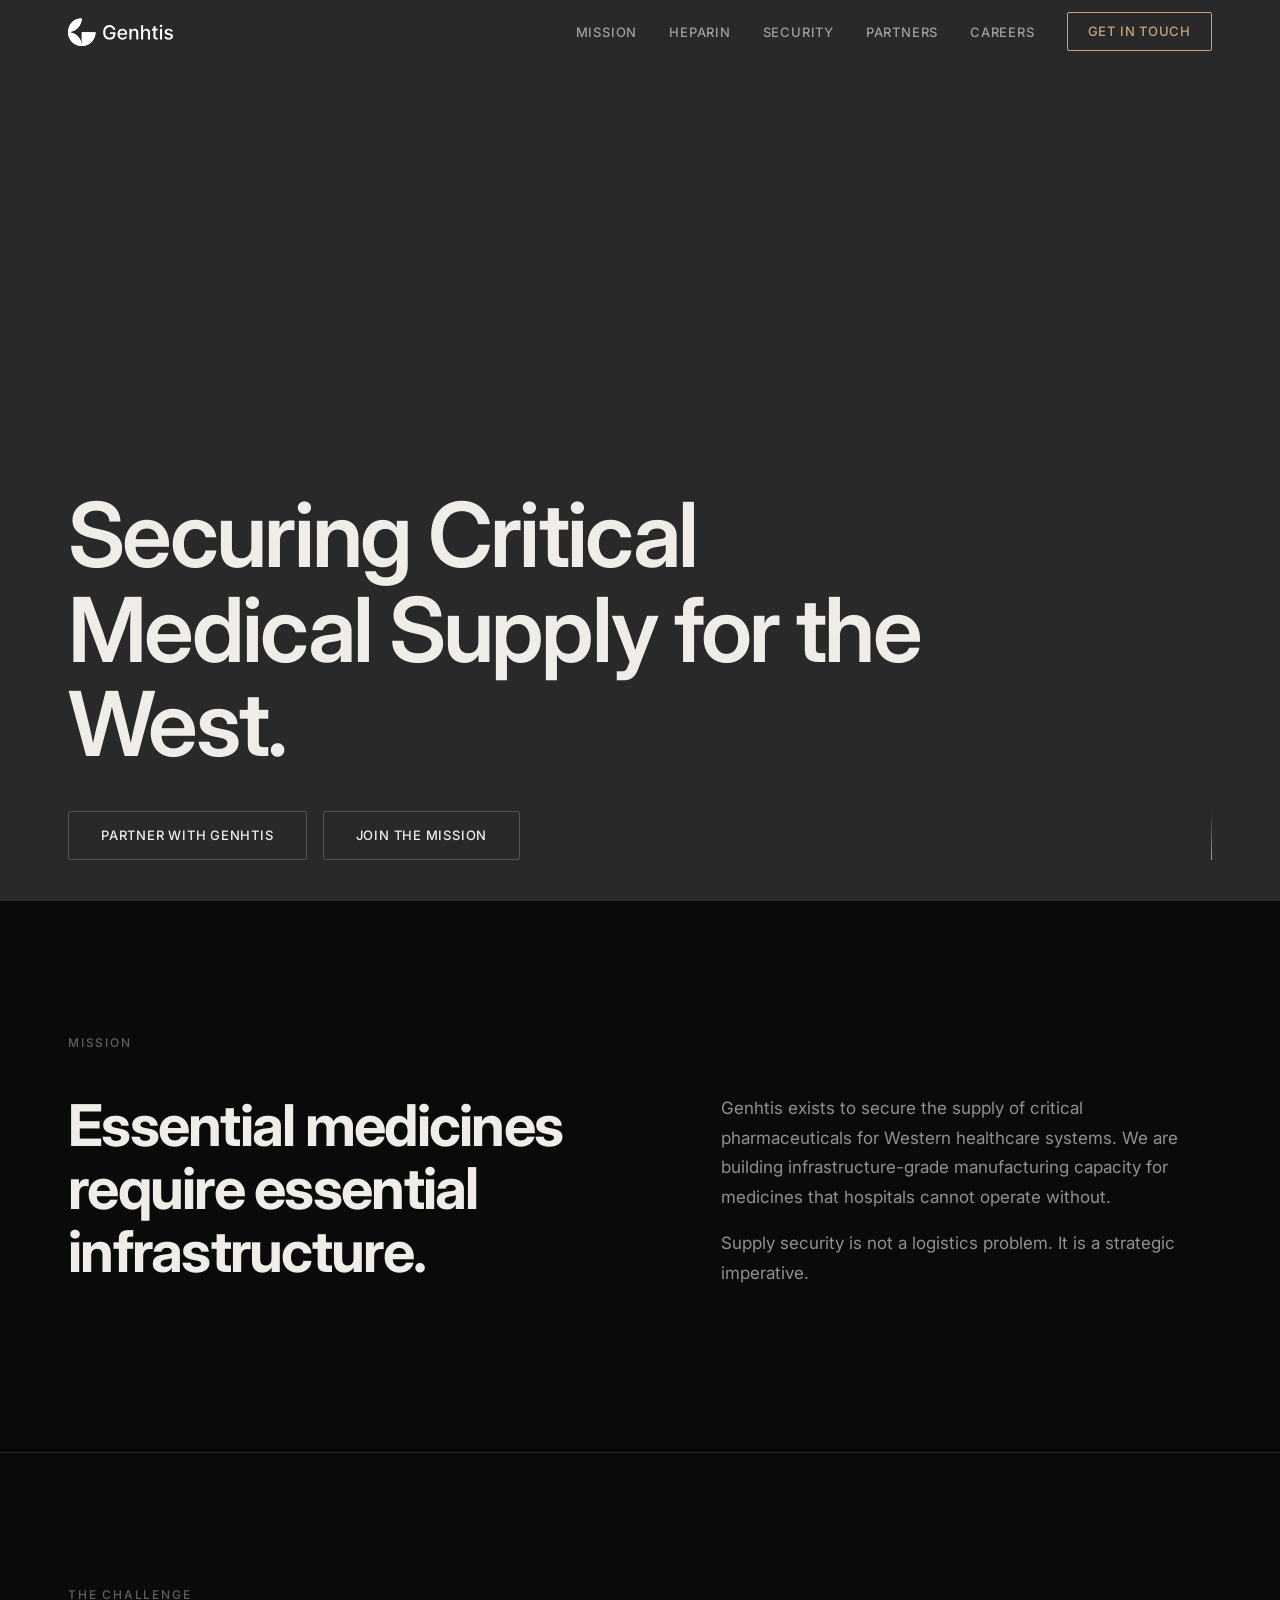
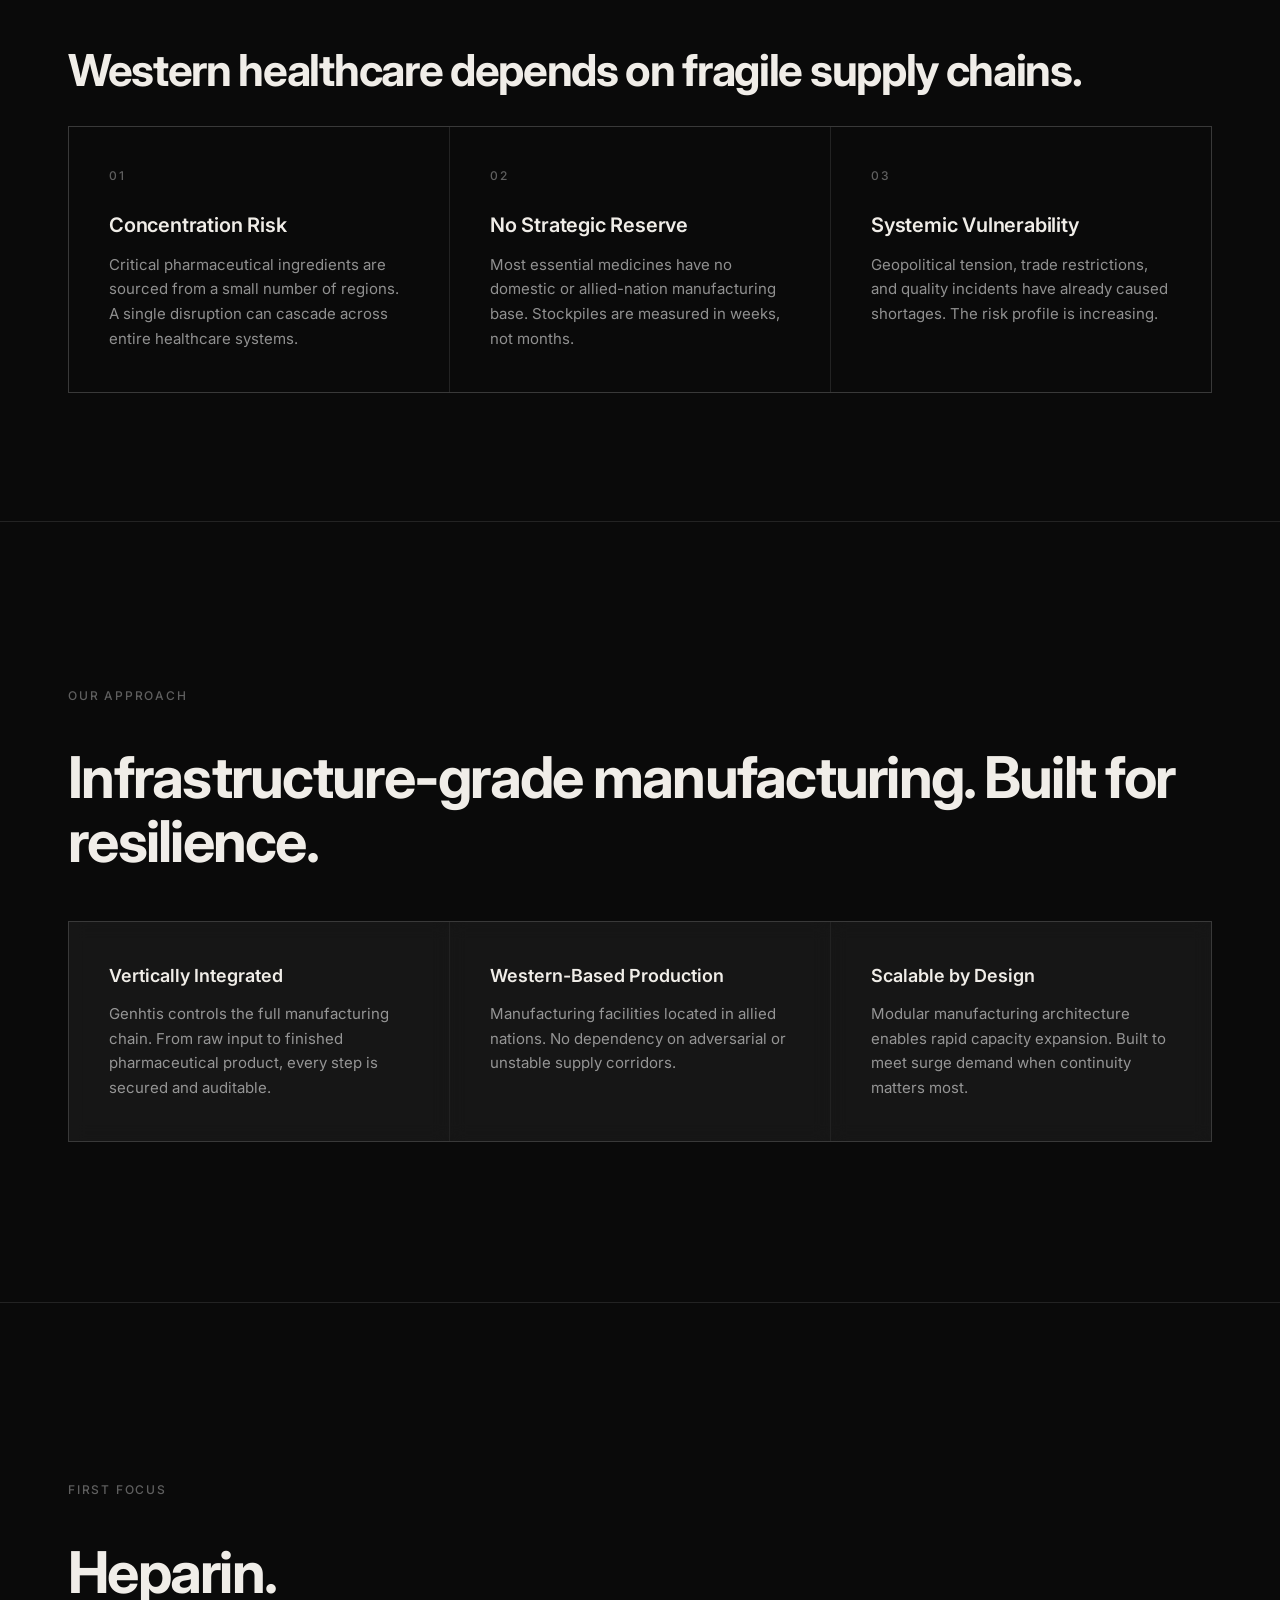
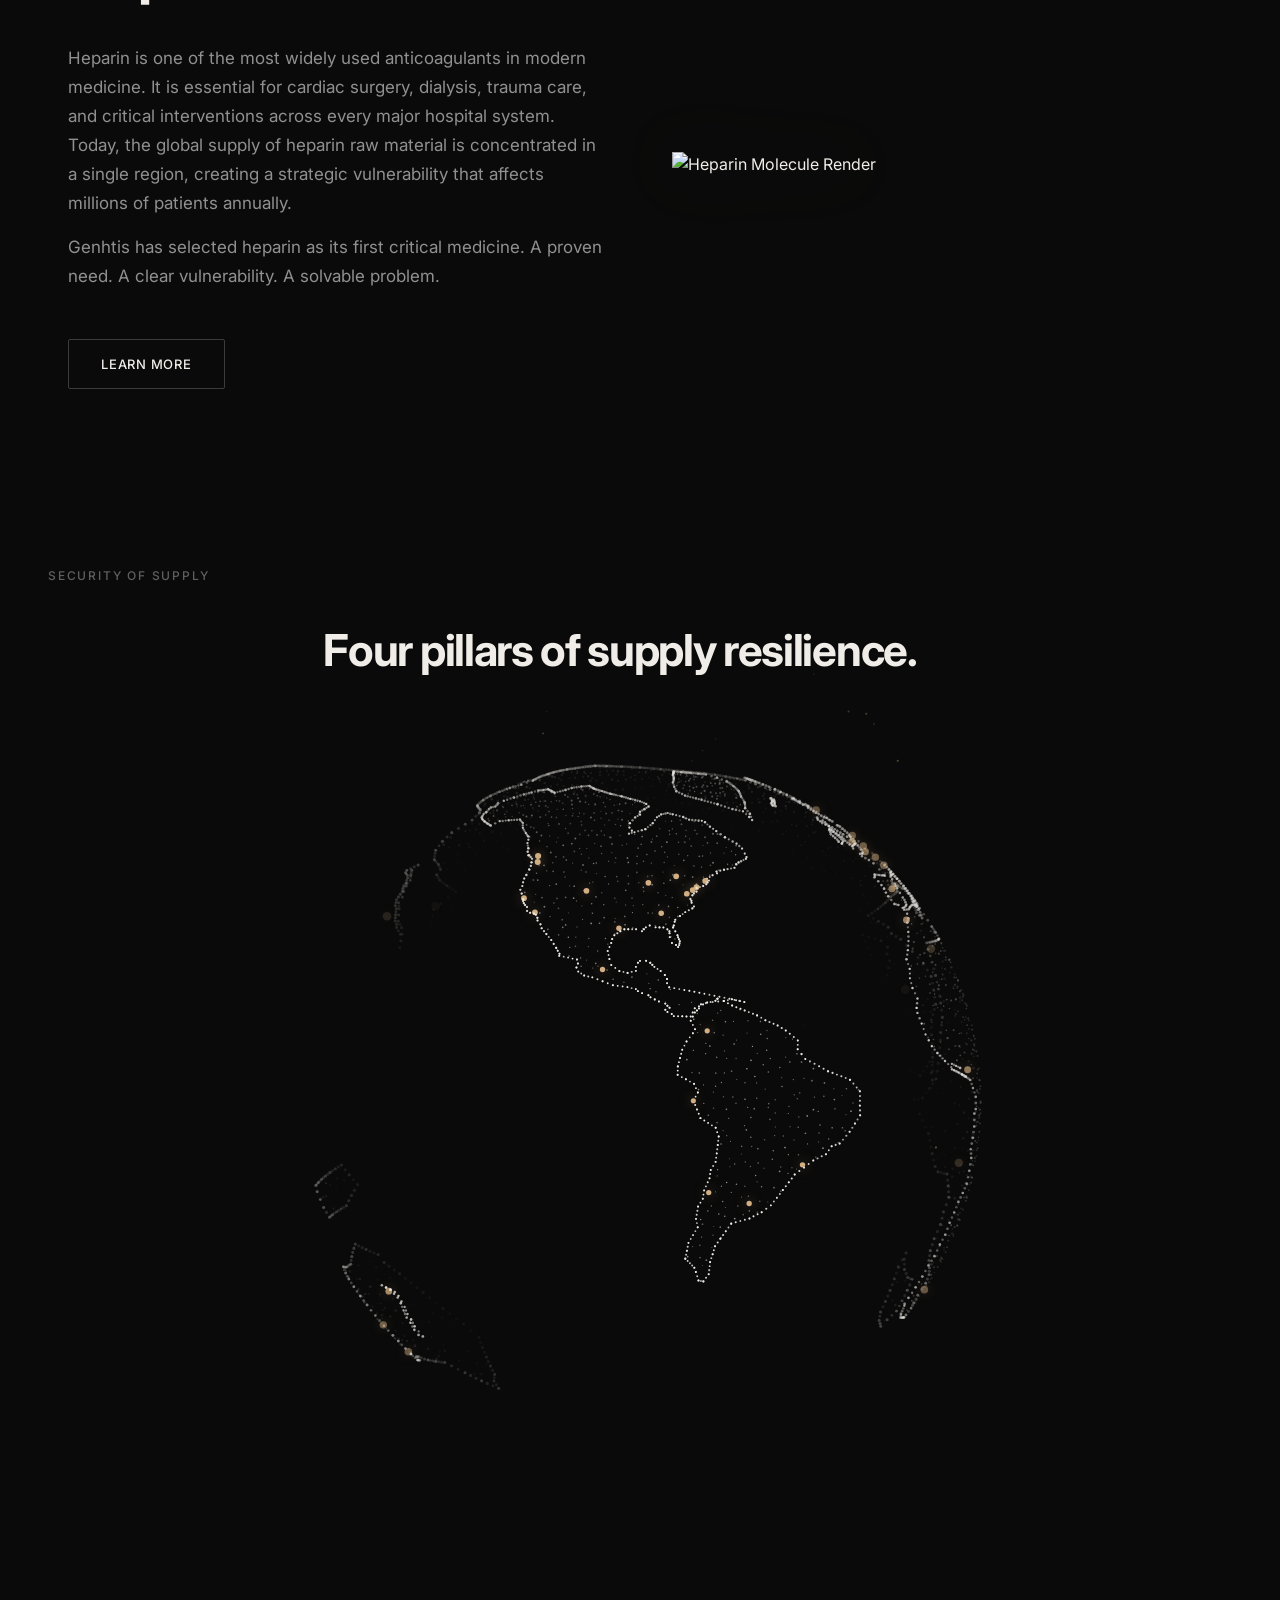
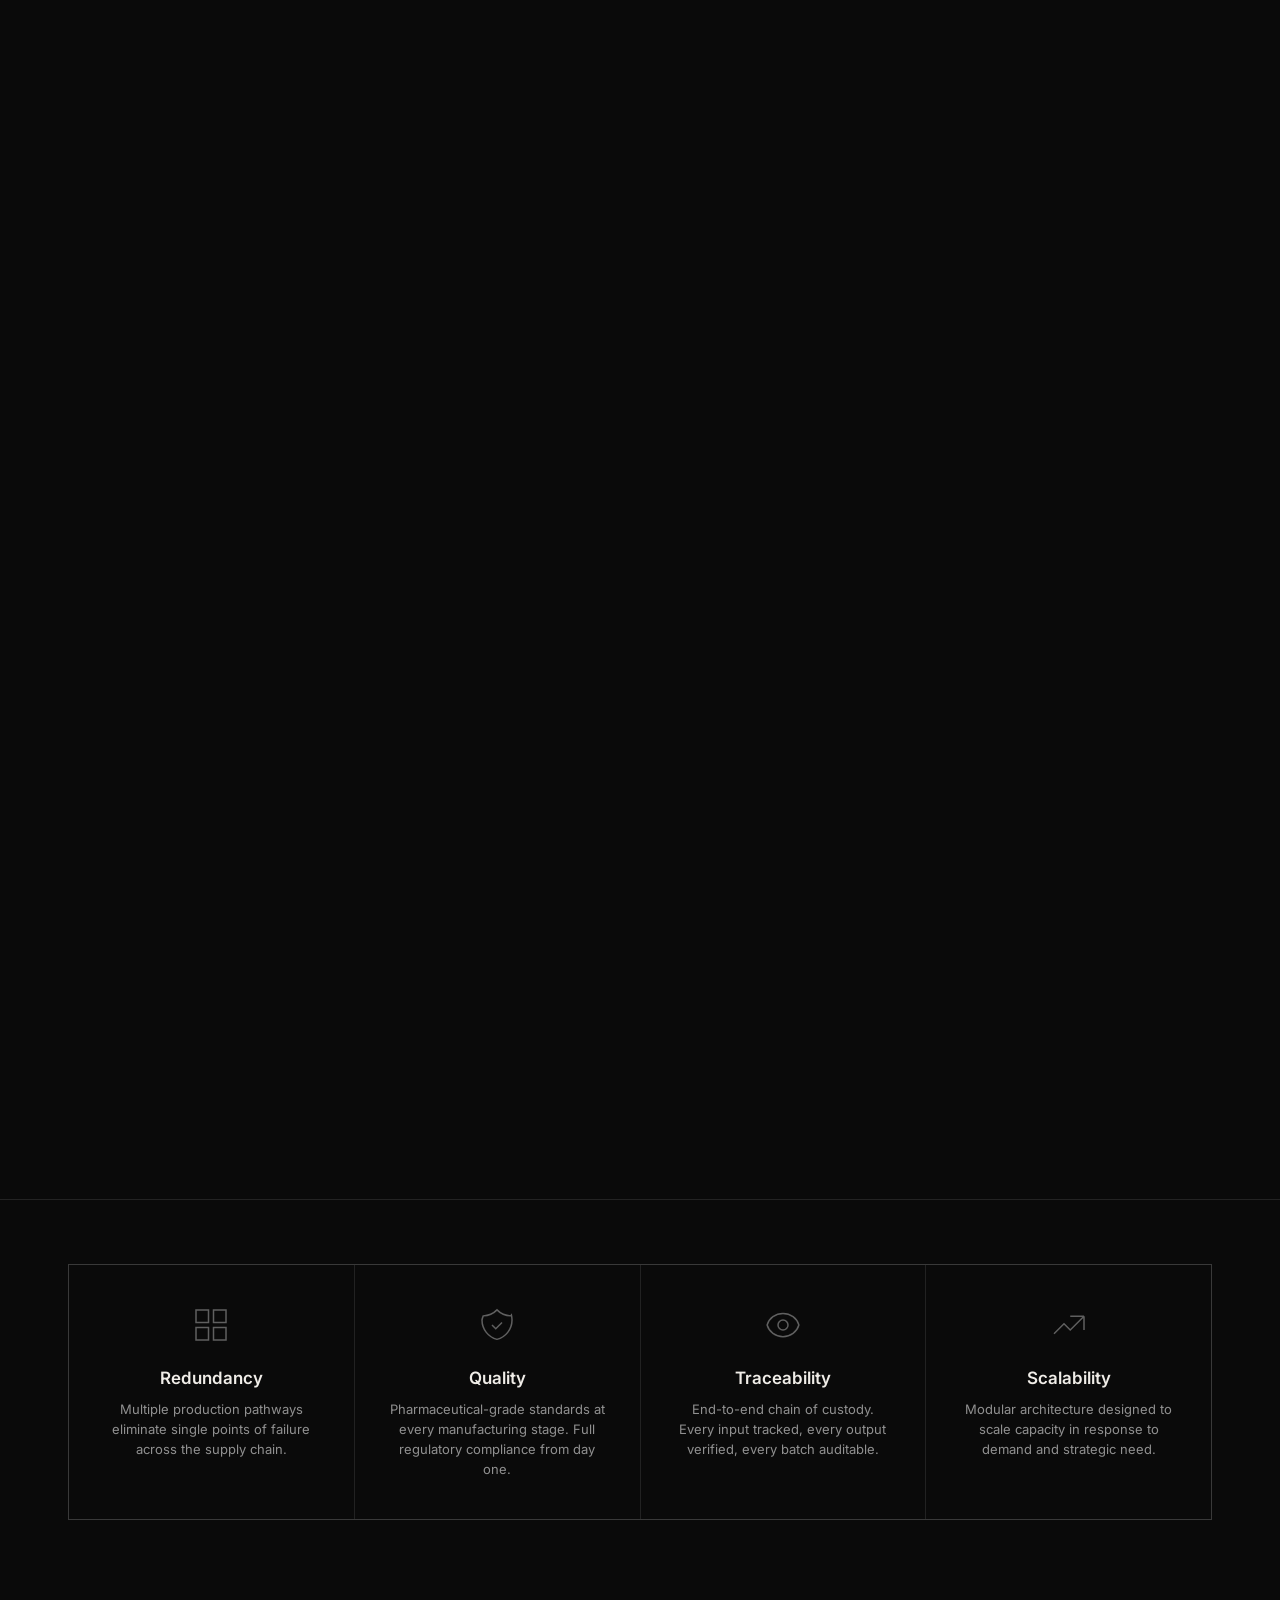
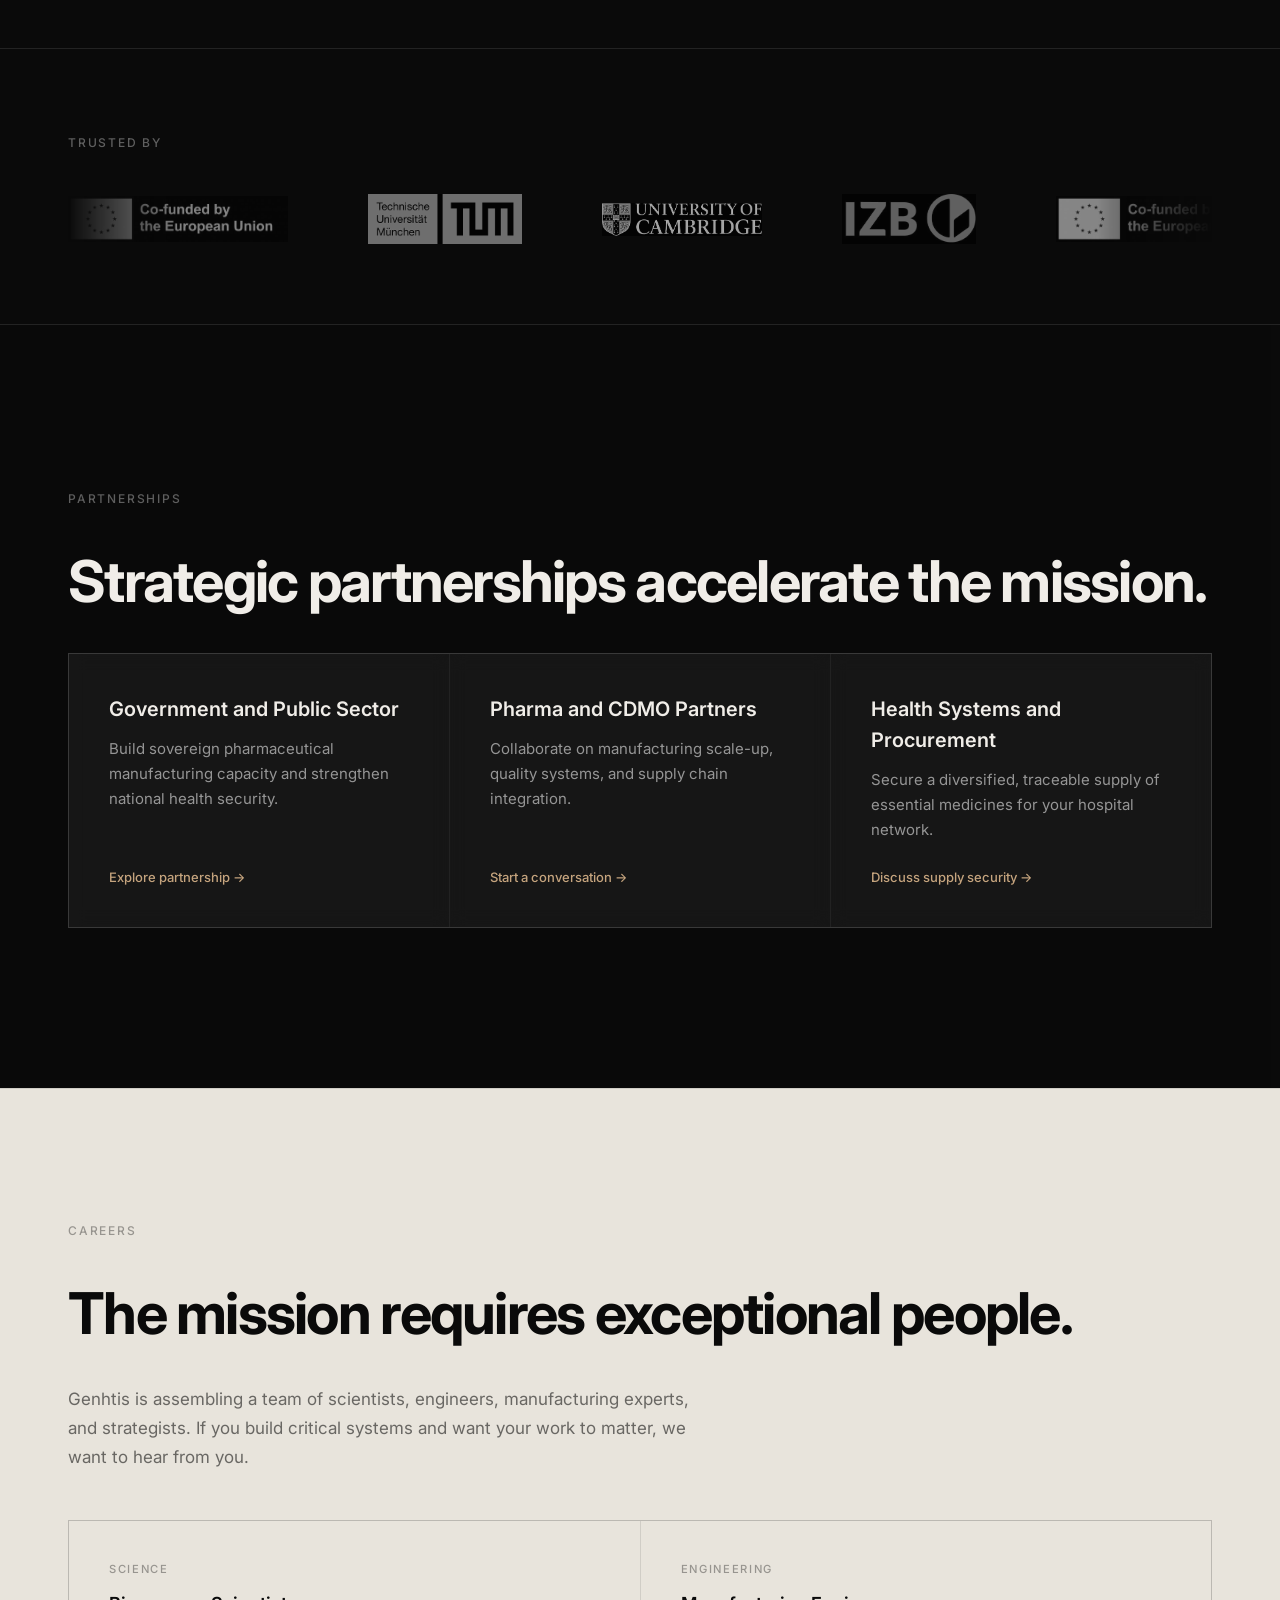
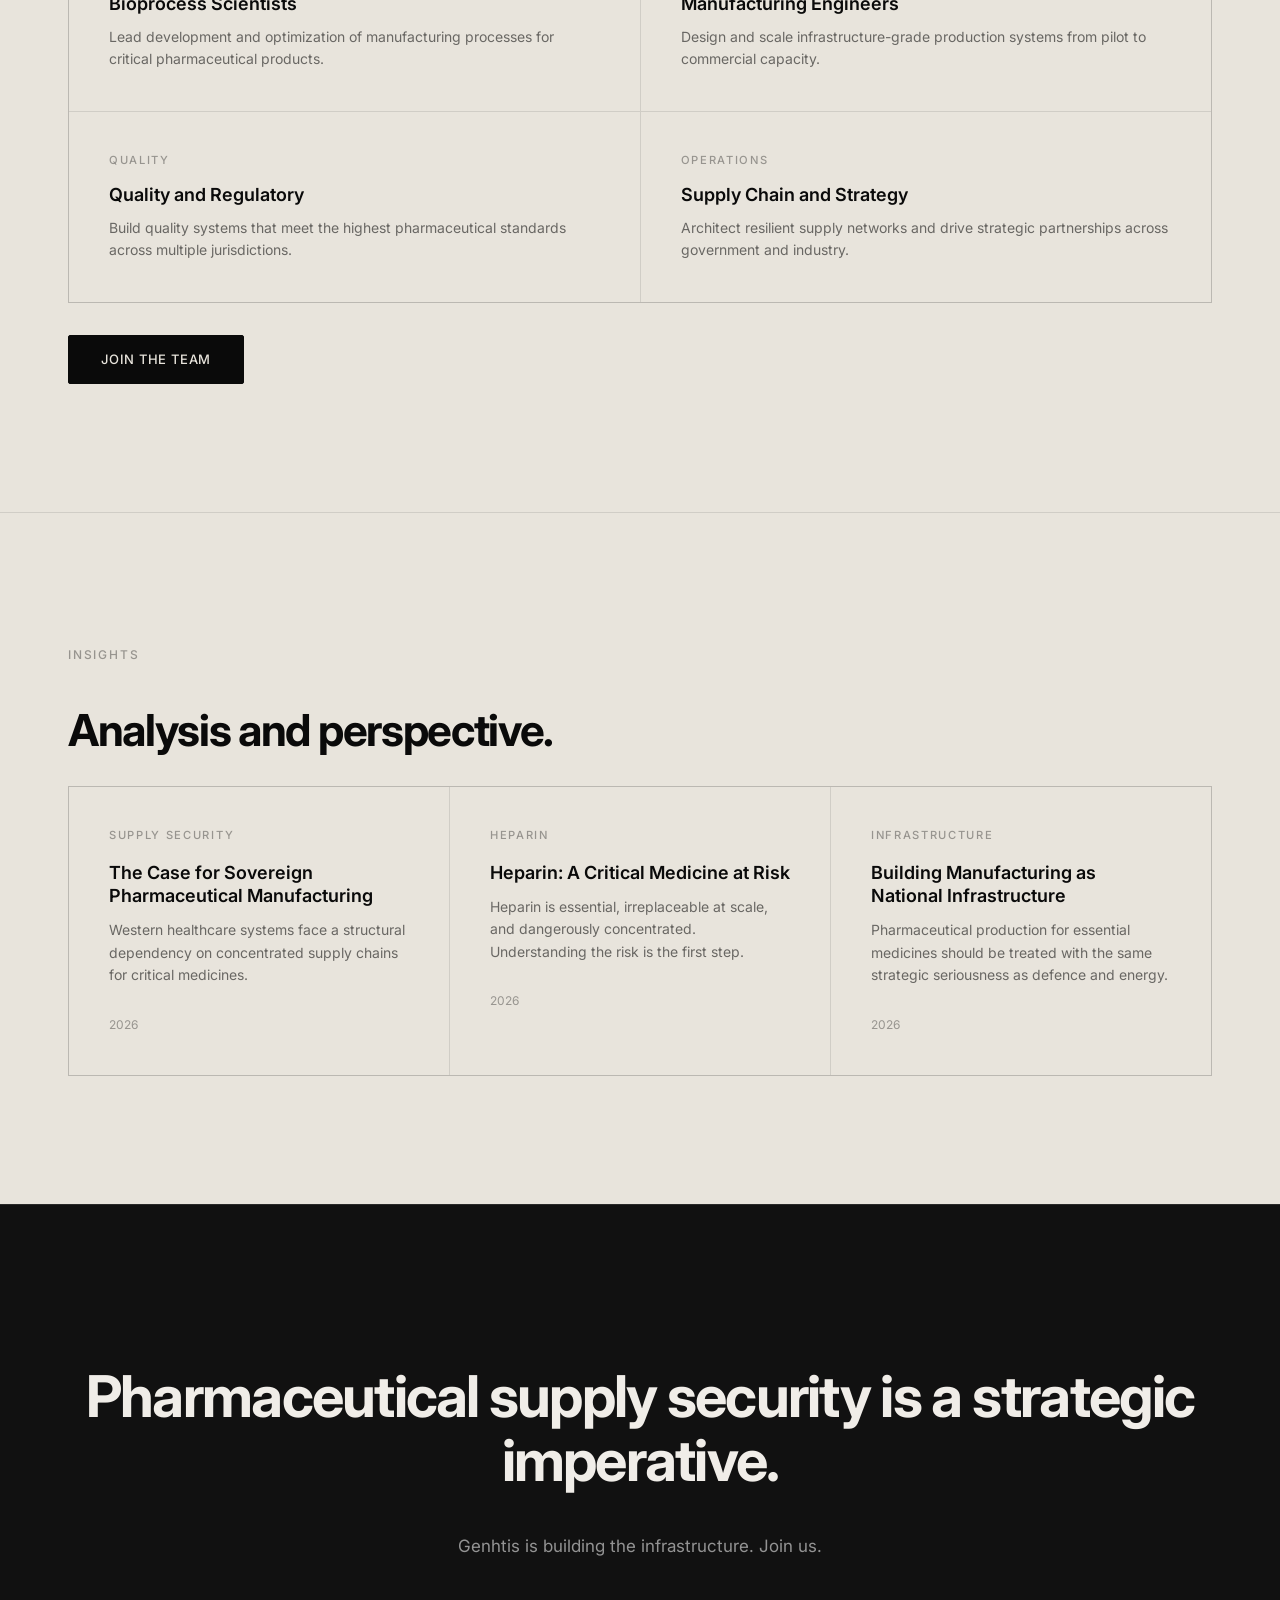
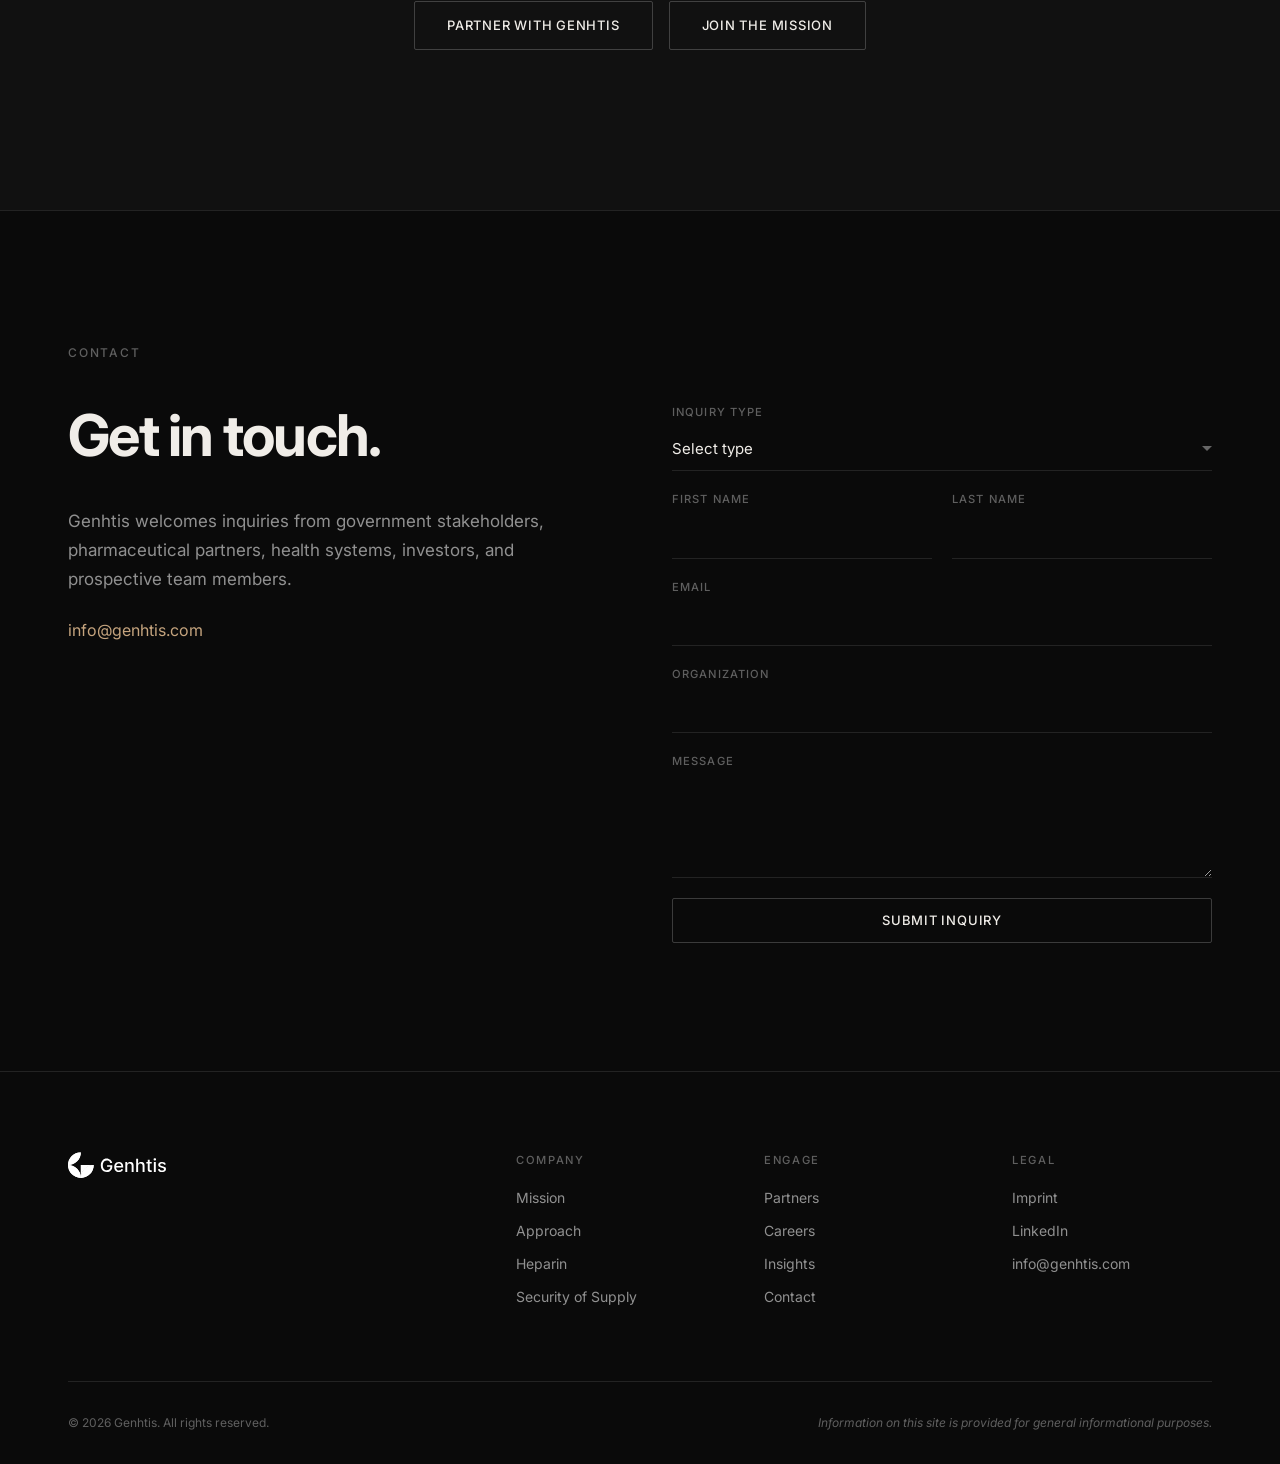
==== index.html @ ef037154 "Add Formspree contact form submission to info@genhtis.com" ====
<!DOCTYPE html>
<html lang="en">

<head>
    <meta charset="UTF-8">
    <meta name="viewport" content="width=device-width, initial-scale=1.0">
    <title>Genhtis — Securing Critical Pharmaceutical Supply</title>
    <meta name="description"
        content="Genhtis builds strategic pharmaceutical supply infrastructure to secure critical medicines for Western healthcare systems.">
    <link rel="preconnect" href="https://fonts.googleapis.com">
    <link rel="preconnect" href="https://fonts.gstatic.com" crossorigin>
    <link href="https://fonts.googleapis.com/css2?family=Inter:wght@300;400;500;600;700;800;900&display=swap"
        rel="stylesheet">
    <link rel="stylesheet" href="style.css">
</head>

<body>
    <!-- ===== NAVIGATION ===== -->
    <nav class="nav" id="nav">
        <div class="nav__inner">
            <a href="#" class="nav__logo">
                <img src="Images/Logo White.svg" alt="Genhtis" class="nav__logo-img">
            </a>
            <div class="nav__right">
                <ul class="nav__links">
                    <li><a href="#mission">Mission</a></li>
                    <li><a href="#heparin">Heparin</a></li>
                    <li><a href="#security">Security</a></li>
                    <li><a href="#partners">Partners</a></li>
                    <li><a href="#careers">Careers</a></li>
                </ul>
                <a href="#contact" class="nav__cta">Get in touch</a>
                <button class="nav__hamburger" id="hamburger" aria-label="Menu">
                    <span></span>
                    <span></span>
                </button>
            </div>
        </div>
    </nav>

    <!-- Mobile menu -->
    <div class="mobile-menu" id="mobileMenu">
        <div class="mobile-menu__inner">
            <ul class="mobile-menu__links">
                <li><a href="#mission">Mission</a></li>
                <li><a href="#heparin">Heparin</a></li>
                <li><a href="#security">Security</a></li>
                <li><a href="#partners">Partners</a></li>
                <li><a href="#careers">Careers</a></li>
                <li><a href="#insights">Insights</a></li>
                <li><a href="#contact">Contact</a></li>
            </ul>
        </div>
    </div>

    <!-- ===== HERO ===== -->
    <section class="hero" id="hero">
        <div class="hero__video-wrap">
            <video class="hero__video" autoplay muted loop playsinline>
                <source src="Images/hero-movie-web.mp4" type="video/mp4">
            </video>
            <div class="hero__video-overlay"></div>
        </div>
        <div class="hero__content">
            <h1 class="hero__title">Securing Critical Medical Supply for the West.</h1>
        </div>
        <div class="hero__bottom-bar">
            <div class="hero__ctas">
                <a href="#partners" class="btn btn--outline">Partner with Genhtis</a>
                <a href="#careers" class="btn btn--outline">Join the mission</a>
            </div>
            <div class="hero__scroll">
                <div class="hero__scroll-line"></div>
            </div>
        </div>
    </section>

    <!-- ===== MISSION ===== -->
    <section class="section section--dark" id="mission">
        <div class="container">
            <div class="section__header">
                <span class="section__label">Mission</span>
            </div>
            <div class="mission__content">
                <h2 class="headline headline--xl">
                    Essential medicines require essential infrastructure.
                </h2>
                <div class="mission__body">
                    <p>Genhtis exists to secure the supply of critical pharmaceuticals for Western healthcare systems.
                        We are building infrastructure-grade manufacturing capacity for medicines that hospitals cannot
                        operate without.</p>
                    <p>Supply security is not a logistics problem. It is a strategic imperative.</p>
                </div>
            </div>
        </div>
    </section>

    <!-- ===== PROBLEM ===== -->
    <section class="section section--dark" id="problem">
        <div class="container">
            <div class="section__header">
                <span class="section__label">The Challenge</span>
            </div>
            <h2 class="headline headline--lg">Western healthcare depends on fragile supply chains.</h2>
            <div class="tiles">
                <div class="tile" data-animate>
                    <span class="tile__number">01</span>
                    <h3 class="tile__title">Concentration Risk</h3>
                    <p class="tile__text">Critical pharmaceutical ingredients are sourced from a small number of
                        regions. A single disruption can cascade across entire healthcare systems.</p>
                </div>
                <div class="tile" data-animate>
                    <span class="tile__number">02</span>
                    <h3 class="tile__title">No Strategic Reserve</h3>
                    <p class="tile__text">Most essential medicines have no domestic or allied-nation manufacturing base.
                        Stockpiles are measured in weeks, not months.</p>
                </div>
                <div class="tile" data-animate>
                    <span class="tile__number">03</span>
                    <h3 class="tile__title">Systemic Vulnerability</h3>
                    <p class="tile__text">Geopolitical tension, trade restrictions, and quality incidents have already
                        caused shortages. The risk profile is increasing.</p>
                </div>
            </div>
        </div>
    </section>

    <!-- ===== SOLUTION / PLATFORM (Cinematic Video Section) ===== -->
    <section class="section section--cinematic" id="platform">
        <video class="section__bg-video" autoplay muted loop playsinline>
            <source src="Images/197486-905015022_medium.mp4" type="video/mp4">
        </video>
        <div class="section__bg-overlay"></div>
        <div class="container container--relative">
            <div class="section__header">
                <span class="section__label">Our Approach</span>
            </div>
            <h2 class="headline headline--xl">Infrastructure-grade manufacturing. Built for resilience.</h2>
            <div class="pillars">
                <div class="pillar" data-animate>
                    <h3 class="pillar__title">Vertically Integrated</h3>
                    <p class="pillar__text">Genhtis controls the full manufacturing chain. From raw input to finished
                        pharmaceutical product, every step is secured and auditable.</p>
                </div>
                <div class="pillar" data-animate>
                    <h3 class="pillar__title">Western-Based Production</h3>
                    <p class="pillar__text">Manufacturing facilities located in allied nations. No dependency on
                        adversarial or unstable supply corridors.</p>
                </div>
                <div class="pillar" data-animate>
                    <h3 class="pillar__title">Scalable by Design</h3>
                    <p class="pillar__text">Modular manufacturing architecture enables rapid capacity expansion. Built
                        to meet surge demand when continuity matters most.</p>
                </div>
            </div>
        </div>
    </section>

    <!-- ===== UNIFIED NARRATIVE: HEPARIN TO GLOBE ===== -->
    <section class="section section--dark" id="heparin">
        <div class="container container--relative" style="padding-top: 5vh; padding-bottom: 0vh;">
            <div class="section__header">
                <span class="section__label">First Focus</span>
            </div>
            <div class="split">
                <div class="split__left">
                    <h2 class="headline headline--xl">Heparin.</h2>
                    <p class="body-text">Heparin is one of the most widely used anticoagulants in modern
                        medicine.
                        It is
                        essential for cardiac surgery, dialysis, trauma care, and critical interventions across
                        every
                        major hospital system. Today, the global supply of heparin raw material is concentrated
                        in a
                        single region, creating a strategic vulnerability that affects millions of patients
                        annually.
                    </p>
                    <p class="body-text">Genhtis has selected heparin as its first critical medicine. A proven
                        need.
                        A
                        clear vulnerability. A solvable problem.</p>
                    <a href="#contact" class="btn btn--outline" style="margin-top: 2rem;">Learn more</a>
                </div>
                <div class="split__right split__right--with-image">
                    <!-- Static rendered heparin molecule image -->
                    <img src="Images/heparin-molecule.png" alt="Heparin Molecule Render" class="heparin-molecule-img">
                </div>
            </div>
        </div>
    </section>

    <!-- ===== UNIFIED NARRATIVE: GLOBE ===== -->
    <div class="globe-scroll-container">
        <div class="globe-sticky">
            <div class="container container--relative" id="security-header"
                style="padding-top: 5vh; position: absolute; top: 0; left: 0; width: 100%; z-index: 10; pointer-events: none; opacity: 0; transition: opacity 0.5s;">
                <div class="section__header">
                    <span class="section__label">Security of Supply</span>
                </div>
                <h2 class="headline headline--lg headline--center">Four pillars of supply resilience.</h2>
            </div>
            <div class="pointcloud-wrap">
                <canvas id="pointcloudCanvas"></canvas>
            </div>
        </div>

        <div class="globe-content">
            <!-- Section 2 (Globe state) -->
            <section class="section section--dark" id="security">
                <!-- Internal Animation Spacer: Gives the globe time to animate its breakdown -->
                <div style="height: 250vh;"></div>
            </section>
        </div><!-- End of globe-content wrapper -->
    </div> <!-- End of globe-scroll-container -->

    <section class="section section--dark" style="padding-top: 0;">
        <div class="container container--relative">
            <div class="resilience-grid">
                <div class="resilience-card" data-animate>
                    <div class="resilience-card__icon">
                        <svg viewBox="0 0 32 32" fill="none" stroke="currentColor" stroke-width="1.2">
                            <rect x="4" y="4" width="10" height="10" />
                            <rect x="18" y="4" width="10" height="10" />
                            <rect x="4" y="18" width="10" height="10" />
                            <rect x="18" y="18" width="10" height="10" />
                        </svg>
                    </div>
                    <h3 class="resilience-card__title">Redundancy</h3>
                    <p class="resilience-card__text">Multiple production pathways eliminate single points of
                        failure
                        across the supply chain.</p>
                </div>
                <div class="resilience-card" data-animate>
                    <div class="resilience-card__icon">
                        <svg viewBox="0 0 32 32" fill="none" stroke="currentColor" stroke-width="1.2">
                            <path
                                d="M12 16l3 3 5-5m7-5.3A15.9 15.9 0 0116 3.9 15.9 15.9 0 015 8.7 16 16 0 004 12c0 7.5 5.1 13.7 12 15.5 6.9-1.8 12-8 12-15.5 0-1.4-.2-2.7-.5-4z" />
                        </svg>
                    </div>
                    <h3 class="resilience-card__title">Quality</h3>
                    <p class="resilience-card__text">Pharmaceutical-grade standards at every manufacturing
                        stage. Full
                        regulatory compliance from day one.</p>
                </div>
                <div class="resilience-card" data-animate>
                    <div class="resilience-card__icon">
                        <svg viewBox="0 0 32 32" fill="none" stroke="currentColor" stroke-width="1.2">
                            <circle cx="16" cy="16" r="4" />
                            <path
                                d="M3.3 16C4.8 10.6 10 6.7 16 6.7S27.2 10.6 28.7 16C27.2 21.4 22 25.3 16 25.3S4.8 21.4 3.3 16z" />
                        </svg>
                    </div>
                    <h3 class="resilience-card__title">Traceability</h3>
                    <p class="resilience-card__text">End-to-end chain of custody. Every input tracked, every
                        output
                        verified, every batch auditable.</p>
                </div>
                <div class="resilience-card" data-animate>
                    <div class="resilience-card__icon">
                        <svg viewBox="0 0 32 32" fill="none" stroke="currentColor" stroke-width="1.2">
                            <path d="M17 9h11m0 0v11m0-11L17 20l-5-5-8 8" />
                        </svg>
                    </div>
                    <h3 class="resilience-card__title">Scalability</h3>
                    <p class="resilience-card__text">Modular architecture designed to scale capacity in
                        response to
                        demand and strategic need.</p>
                </div>
            </div>
        </div>
    </section>

    <!-- ===== SOCIAL PROOF ===== -->
    <section class="section section--dark social-proof" id="proof">
        <div class="container">
            <div class="section__header">
                <span class="section__label">Trusted By</span>
            </div>
            <div class="social-proof__marquee">
                <div class="social-proof__track">
                    <!-- Set 1 -->
                    <div class="social-proof__logo social-proof__logo--lg">
                        <img src="social proof logos/EN Co-funded by the EU_POS.jpg"
                            alt="Co-funded by the European Union">
                    </div>
                    <div class="social-proof__logo">
                        <img src="social proof logos/TUM.png" alt="Technical University of Munich">
                    </div>
                    <div class="social-proof__logo">
                        <img src="social proof logos/cambridge.png" alt="University of Cambridge">
                    </div>
                    <div class="social-proof__logo">
                        <img src="social proof logos/izb-logo-presse-e1625133835965.jpg" alt="IZB">
                    </div>
                    <!-- Set 2 (duplicate for seamless loop) -->
                    <div class="social-proof__logo social-proof__logo--lg">
                        <img src="social proof logos/EN Co-funded by the EU_POS.jpg"
                            alt="Co-funded by the European Union">
                    </div>
                    <div class="social-proof__logo">
                        <img src="social proof logos/TUM.png" alt="Technical University of Munich">
                    </div>
                    <div class="social-proof__logo">
                        <img src="social proof logos/cambridge.png" alt="University of Cambridge">
                    </div>
                    <div class="social-proof__logo">
                        <img src="social proof logos/izb-logo-presse-e1625133835965.jpg" alt="IZB">
                    </div>
                </div>
            </div>
        </div>
    </section>

    <!-- ===== PARTNERS (Cinematic) ===== -->
    <section class="section section--cinematic" id="partners">
        <video class="section__bg-video" autoplay muted loop playsinline>
            <source src="Images/76396-559159185_medium.mp4" type="video/mp4">
        </video>
        <div class="section__bg-overlay"></div>
        <div class="container container--relative">
            <div class="section__header">
                <span class="section__label">Partnerships</span>
            </div>
            <h2 class="headline headline--xl">Strategic partnerships accelerate the mission.</h2>
            <div class="partner-tiles">
                <a href="#contact" class="partner-tile" data-animate>
                    <h3 class="partner-tile__title">Government and Public Sector</h3>
                    <p class="partner-tile__text">Build sovereign pharmaceutical manufacturing capacity and
                        strengthen
                        national health security.</p>
                    <span class="partner-tile__link">Explore partnership &rarr;</span>
                </a>
                <a href="#contact" class="partner-tile" data-animate>
                    <h3 class="partner-tile__title">Pharma and CDMO Partners</h3>
                    <p class="partner-tile__text">Collaborate on manufacturing scale-up, quality systems, and supply
                        chain integration.</p>
                    <span class="partner-tile__link">Start a conversation &rarr;</span>
                </a>
                <a href="#contact" class="partner-tile" data-animate>
                    <h3 class="partner-tile__title">Health Systems and Procurement</h3>
                    <p class="partner-tile__text">Secure a diversified, traceable supply of essential medicines for
                        your
                        hospital network.</p>
                    <span class="partner-tile__link">Discuss supply security &rarr;</span>
                </a>
            </div>
        </div>
    </section>

    <!-- ===== CAREERS (Light theme shift like helsing) ===== -->
    <section class="section section--light" id="careers">
        <div class="container">
            <div class="section__header">
                <span class="section__label section__label--dark">Careers</span>
            </div>
            <h2 class="headline headline--xl headline--dark">The mission requires exceptional people.</h2>
            <p class="body-text body-text--dark" style="max-width: 640px; margin-bottom: 3rem;">Genhtis is
                assembling a
                team of scientists, engineers, manufacturing experts, and strategists. If you build critical systems
                and
                want your work to matter, we want to hear from you.</p>
            <div class="roles-grid">
                <div class="role-card" data-animate>
                    <span class="role-card__tag">Science</span>
                    <h3 class="role-card__title">Bioprocess Scientists</h3>
                    <p class="role-card__text">Lead development and optimization of manufacturing processes for
                        critical
                        pharmaceutical products.</p>
                </div>
                <div class="role-card" data-animate>
                    <span class="role-card__tag">Engineering</span>
                    <h3 class="role-card__title">Manufacturing Engineers</h3>
                    <p class="role-card__text">Design and scale infrastructure-grade production systems from pilot
                        to
                        commercial capacity.</p>
                </div>
                <div class="role-card" data-animate>
                    <span class="role-card__tag">Quality</span>
                    <h3 class="role-card__title">Quality and Regulatory</h3>
                    <p class="role-card__text">Build quality systems that meet the highest pharmaceutical standards
                        across multiple jurisdictions.</p>
                </div>
                <div class="role-card" data-animate>
                    <span class="role-card__tag">Operations</span>
                    <h3 class="role-card__title">Supply Chain and Strategy</h3>
                    <p class="role-card__text">Architect resilient supply networks and drive strategic partnerships
                        across government and industry.</p>
                </div>
            </div>
            <a href="#contact" class="btn btn--dark" style="margin-top: 2rem;">Join the team</a>
        </div>
    </section>

    <!-- ===== INSIGHTS (Light theme) ===== -->
    <section class="section section--light" id="insights">
        <div class="container">
            <div class="section__header">
                <span class="section__label section__label--dark">Insights</span>
            </div>
            <h2 class="headline headline--lg headline--dark">Analysis and perspective.</h2>
            <div class="insight-cards">
                <article class="insight-card" data-animate>
                    <span class="insight-card__tag">Supply Security</span>
                    <h3 class="insight-card__title">The Case for Sovereign Pharmaceutical Manufacturing</h3>
                    <p class="insight-card__text">Western healthcare systems face a structural dependency on
                        concentrated supply chains for critical medicines.</p>
                    <span class="insight-card__meta">2026</span>
                </article>
                <article class="insight-card" data-animate>
                    <span class="insight-card__tag">Heparin</span>
                    <h3 class="insight-card__title">Heparin: A Critical Medicine at Risk</h3>
                    <p class="insight-card__text">Heparin is essential, irreplaceable at scale, and dangerously
                        concentrated. Understanding the risk is the first step.</p>
                    <span class="insight-card__meta">2026</span>
                </article>
                <article class="insight-card" data-animate>
                    <span class="insight-card__tag">Infrastructure</span>
                    <h3 class="insight-card__title">Building Manufacturing as National Infrastructure</h3>
                    <p class="insight-card__text">Pharmaceutical production for essential medicines should be
                        treated
                        with the same strategic seriousness as defence and energy.</p>
                    <span class="insight-card__meta">2026</span>
                </article>
            </div>
        </div>
    </section>

    <!-- ===== FINAL CTA ===== -->
    <section class="section section--cta" id="final-cta">
        <div class="container">
            <h2 class="headline headline--xl headline--center">Pharmaceutical supply security is a strategic
                imperative.
            </h2>
            <p class="body-text" style="text-align: center; max-width: 500px; margin: 0 auto 2.5rem;">Genhtis is
                building the infrastructure. Join us.</p>
            <div class="cta-row">
                <a href="#contact" class="btn btn--outline">Partner with Genhtis</a>
                <a href="#careers" class="btn btn--outline">Join the mission</a>
            </div>
        </div>
    </section>

    <!-- ===== CONTACT ===== -->
    <section class="section section--dark" id="contact">
        <div class="container">
            <div class="section__header">
                <span class="section__label">Contact</span>
            </div>
            <div class="contact-grid">
                <div class="contact-grid__left">
                    <h2 class="headline headline--xl">Get in touch.</h2>
                    <p class="body-text">Genhtis welcomes inquiries from government stakeholders, pharmaceutical
                        partners, health systems, investors, and prospective team members.</p>
                    <p class="contact-email">info@genhtis.com</p>
                </div>
                <form class="contact-form" id="contactForm">
                    <div class="form-group">
                        <label for="inquiry-type">Inquiry Type</label>
                        <select id="inquiry-type" name="inquiry-type" required>
                            <option value="" disabled selected>Select type</option>
                            <option value="partnership">Partnership</option>
                            <option value="public-sector">Public Sector</option>
                            <option value="investor">Investor</option>
                            <option value="media">Media</option>
                            <option value="careers">Careers</option>
                            <option value="other">Other</option>
                        </select>
                    </div>
                    <div class="form-row">
                        <div class="form-group">
                            <label for="first-name">First Name</label>
                            <input type="text" id="first-name" name="first-name" required>
                        </div>
                        <div class="form-group">
                            <label for="last-name">Last Name</label>
                            <input type="text" id="last-name" name="last-name" required>
                        </div>
                    </div>
                    <div class="form-group">
                        <label for="email">Email</label>
                        <input type="email" id="email" name="email" required>
                    </div>
                    <div class="form-group">
                        <label for="organization">Organization</label>
                        <input type="text" id="organization" name="organization">
                    </div>
                    <div class="form-group">
                        <label for="message">Message</label>
                        <textarea id="message" name="message" rows="4" required></textarea>
                    </div>
                    <button type="submit" class="btn btn--outline btn--full" id="submitBtn">Submit Inquiry</button>
                    <p id="form-success"
                        style="display:none; color: var(--accent); margin-top: 1rem; font-size: 0.9rem;">✓ Message sent.
                        We'll be in touch shortly.</p>
                    <p id="form-error" style="display:none; color: #e55; margin-top: 1rem; font-size: 0.9rem;">Something
                        went wrong. Please try again or email us directly at info@genhtis.com.</p>
                </form>
            </div>
        </div>
    </section>

    <!-- ===== FOOTER ===== -->
    <footer class="footer">
        <div class="container">
            <div class="footer__top">
                <div class="footer__brand">
                    <img src="Images/Logo White.svg" alt="Genhtis" class="footer__logo-img">
                </div>
                <div class="footer__col">
                    <h4 class="footer__heading">Company</h4>
                    <ul>
                        <li><a href="#mission">Mission</a></li>
                        <li><a href="#platform">Approach</a></li>
                        <li><a href="#heparin">Heparin</a></li>
                        <li><a href="#security">Security of Supply</a></li>
                    </ul>
                </div>
                <div class="footer__col">
                    <h4 class="footer__heading">Engage</h4>
                    <ul>
                        <li><a href="#partners">Partners</a></li>
                        <li><a href="#careers">Careers</a></li>
                        <li><a href="#insights">Insights</a></li>
                        <li><a href="#contact">Contact</a></li>
                    </ul>
                </div>
                <div class="footer__col">
                    <h4 class="footer__heading">Legal</h4>
                    <ul>
                        <li><a href="imprint.html">Imprint</a></li>
                        <li><a href="#">LinkedIn</a></li>
                        <li><a href="mailto:info@genhtis.com">info@genhtis.com</a></li>
                    </ul>
                </div>
            </div>
            <div class="footer__bottom">
                <span>&copy; 2026 Genhtis. All rights reserved.</span>
                <span class="footer__disclaimer">Information on this site is provided for general informational
                    purposes.</span>
            </div>
        </div>
    </footer>

    <script src="globe.js"></script>
    <script src="script.js"></script>

    <!-- Contact Form: Formspree submission handler -->
    <script>
        const contactForm = document.getElementById('contactForm');
        const submitBtn = document.getElementById('submitBtn');
        const successMsg = document.getElementById('form-success');
        const errorMsg = document.getElementById('form-error');

        contactForm.addEventListener('submit', async function (e) {
            e.preventDefault();
            submitBtn.disabled = true;
            submitBtn.textContent = 'Sending…';
            successMsg.style.display = 'none';
            errorMsg.style.display = 'none';

            const data = new FormData(contactForm);

            try {
                const response = await fetch('https://formspree.io/f/info@genhtis.com', {
                    method: 'POST',
                    body: data,
                    headers: { 'Accept': 'application/json' }
                });

                if (response.ok) {
                    successMsg.style.display = 'block';
                    contactForm.reset();
                } else {
                    errorMsg.style.display = 'block';
                }
            } catch (err) {
                errorMsg.style.display = 'block';
            } finally {
                submitBtn.disabled = false;
                submitBtn.textContent = 'Submit Inquiry';
            }
        });
    </script>
</body>

</html>
---- style.css ----
/* ===== RESET ===== */
*,
*::before,
*::after {
    margin: 0;
    padding: 0;
    box-sizing: border-box;
}

:root {
    --bg: #0a0a0a;
    --bg-alt: #111111;
    --surface: rgba(255, 255, 255, 0.04);
    --surface-hover: rgba(255, 255, 255, 0.07);
    --border: rgba(255, 255, 255, 0.1);
    --border-strong: rgba(255, 255, 255, 0.2);
    --text: #f0ede8;
    --text-dim: rgba(255, 255, 255, 0.55);
    --text-muted: rgba(255, 255, 255, 0.35);
    --accent: #c5a47e;
    --light-bg: #e8e4dc;
    --light-surface: rgba(0, 0, 0, 0.04);
    --light-surface-hover: rgba(0, 0, 0, 0.07);
    --light-border: rgba(0, 0, 0, 0.1);
    --light-text: #0a0a0a;
    --light-text-dim: rgba(0, 0, 0, 0.55);
    --light-text-muted: rgba(0, 0, 0, 0.35);
    --font: 'Inter', -apple-system, BlinkMacSystemFont, sans-serif;
    --nav-h: 64px;
    --container: 1240px;
}

html {
    scroll-behavior: smooth;
    -webkit-font-smoothing: antialiased;
    -moz-osx-font-smoothing: grayscale;
}

body {
    font-family: var(--font);
    color: var(--text);
    background: var(--bg);
    line-height: 1.55;
    overflow-x: hidden;
}

a {
    color: inherit;
    text-decoration: none;
}

ul {
    list-style: none;
}

img {
    max-width: 100%;
    display: block;
}

.container {
    max-width: var(--container);
    margin: 0 auto;
    padding: 0 3rem;
}

.container--relative {
    position: relative;
    z-index: 2;
}

/* ===== NAVIGATION ===== */
.nav {
    position: fixed;
    top: 0;
    left: 0;
    right: 0;
    z-index: 100;
    height: var(--nav-h);
    background: transparent;
    transition: background 0.4s ease, border-color 0.4s ease;
    border-bottom: 1px solid transparent;
}

.nav.scrolled {
    background: rgba(10, 10, 10, 0.88);
    backdrop-filter: blur(24px);
    -webkit-backdrop-filter: blur(24px);
    border-bottom-color: var(--border);
}

.nav__inner {
    max-width: var(--container);
    margin: 0 auto;
    padding: 0 3rem;
    height: 100%;
    display: flex;
    align-items: center;
    justify-content: space-between;
}

.nav__logo-img {
    height: 28px;
    width: auto;
}

.nav__right {
    display: flex;
    align-items: center;
    gap: 2rem;
}

.nav__links {
    display: flex;
    gap: 2rem;
}

.nav__links a {
    font-size: 0.8125rem;
    font-weight: 500;
    letter-spacing: 0.06em;
    text-transform: uppercase;
    color: var(--text-dim);
    transition: color 0.3s;
}

.nav__links a:hover {
    color: var(--text);
}

.nav__cta {
    font-size: 0.8125rem;
    font-weight: 500;
    letter-spacing: 0.06em;
    text-transform: uppercase;
    color: var(--accent);
    padding: 0.5rem 1.25rem;
    border: 1px solid var(--accent);
    border-radius: 2px;
    transition: all 0.3s;
}

.nav__cta:hover {
    background: var(--accent);
    color: var(--bg);
}

.nav__hamburger {
    display: none;
    flex-direction: column;
    gap: 6px;
    background: none;
    border: none;
    cursor: pointer;
    padding: 6px;
    width: 32px;
}

.nav__hamburger span {
    display: block;
    height: 1px;
    background: var(--text);
    transition: all 0.3s;
}

.nav__hamburger.active span:first-child {
    transform: rotate(45deg) translate(2.5px, 2.5px);
}

.nav__hamburger.active span:last-child {
    transform: rotate(-45deg) translate(2.5px, -2.5px);
}

/* Mobile menu */
.mobile-menu {
    position: fixed;
    inset: 0;
    z-index: 99;
    background: var(--bg);
    display: flex;
    align-items: center;
    justify-content: center;
    opacity: 0;
    pointer-events: none;
    transition: opacity 0.4s;
}

.mobile-menu.active {
    opacity: 1;
    pointer-events: all;
}

.mobile-menu__links a {
    display: block;
    font-size: 2rem;
    font-weight: 600;
    color: var(--text-dim);
    margin-bottom: 1.5rem;
    transition: color 0.3s;
}

.mobile-menu__links a:hover {
    color: var(--text);
}

/* ===== BUTTONS ===== */
.btn {
    display: inline-flex;
    align-items: center;
    justify-content: center;
    padding: 0.85rem 2rem;
    font-family: var(--font);
    font-size: 0.8125rem;
    font-weight: 500;
    letter-spacing: 0.06em;
    text-transform: uppercase;
    border-radius: 2px;
    cursor: pointer;
    transition: all 0.35s;
}

.btn--outline {
    background: transparent;
    color: var(--text);
    border: 1px solid var(--border-strong);
}

.btn--outline:hover {
    border-color: var(--accent);
    color: var(--accent);
}

.btn--dark {
    background: var(--light-text);
    color: var(--light-bg);
    border: 1px solid var(--light-text);
}

.btn--dark:hover {
    background: transparent;
    color: var(--light-text);
}

.btn--full {
    width: 100%;
}

/* ===== HERO ===== */
.hero {
    position: relative;
    height: 100vh;
    min-height: 600px;
    display: flex;
    flex-direction: column;
    justify-content: flex-end;
    overflow: hidden;
}

.hero__video-wrap {
    position: absolute;
    inset: 0;
    z-index: 1;
}

.hero__video {
    width: 100%;
    height: 100%;
    object-fit: cover;
}

.hero__video-overlay {
    position: absolute;
    inset: 0;
    background: rgba(50, 50, 50, 0.78);
    /* dark grey, less transparent layer */
}

.hero__content {
    position: relative;
    z-index: 2;
    padding: 0 3rem;
    max-width: var(--container);
    margin: 0 auto;
    width: 100%;
}

.hero__title {
    font-size: clamp(2.8rem, 7vw, 6.5rem);
    font-weight: 600;
    line-height: 1.05;
    letter-spacing: -0.03em;
    max-width: 900px;
    color: var(--text);
}

.hero__title .typewriter-cursor {
    display: inline-block;
    width: 3px;
    height: 1em;
    background: var(--accent);
    margin-left: 4px;
    vertical-align: text-bottom;
    animation: blink 0.7s step-end infinite;
}

@keyframes blink {

    0%,
    100% {
        opacity: 1;
    }

    50% {
        opacity: 0;
    }
}

.hero__bottom-bar {
    position: relative;
    z-index: 2;
    display: flex;
    justify-content: space-between;
    align-items: flex-end;
    padding: 2.5rem 3rem;
    max-width: var(--container);
    margin: 0 auto;
    width: 100%;
}

.hero__ctas {
    display: flex;
    gap: 1rem;
}

.hero__scroll {
    display: flex;
    align-items: flex-end;
}

.hero__scroll-line {
    width: 1px;
    height: 48px;
    background: linear-gradient(to bottom, transparent, var(--text-dim));
    animation: scrollPulse 2.5s ease-in-out infinite;
}

@keyframes scrollPulse {

    0%,
    100% {
        opacity: 0.3;
    }

    50% {
        opacity: 0.8;
    }
}

/* ===== SECTIONS ===== */
.section {
    position: relative;
    padding: 8rem 0;
    border-top: 1px solid var(--border);
}

.section--dark {
    background: var(--bg);
}

.section--light {
    background: var(--light-bg);
    border-top-color: var(--light-border);
}

.section--cta {
    background: var(--bg-alt);
    text-align: center;
    padding: 10rem 0;
}

.section--cinematic {
    position: relative;
    overflow: hidden;
    padding: 10rem 0;
}

.section__bg-video {
    position: absolute;
    inset: 0;
    width: 100%;
    height: 100%;
    object-fit: cover;
    z-index: 0;
}

.section__bg-overlay {
    position: absolute;
    inset: 0;
    background: rgba(10, 10, 10, 0.75);
    z-index: 1;
}

.section__header {
    margin-bottom: 2.5rem;
}

.section__label {
    font-size: 0.75rem;
    font-weight: 500;
    letter-spacing: 0.15em;
    text-transform: uppercase;
    color: var(--text-muted);
}

.section__label--dark {
    color: var(--light-text-muted);
}

/* ===== HEADLINES ===== */
.headline {
    font-weight: 700;
    line-height: 1.1;
    letter-spacing: -0.03em;
    color: var(--text);
}

.headline--xl {
    font-size: clamp(2.25rem, 4.5vw, 3.75rem);
    margin-bottom: 2.5rem;
}

.headline--lg {
    font-size: clamp(1.75rem, 3.5vw, 2.75rem);
    margin-bottom: 2rem;
}

.headline--center {
    text-align: center;
}

.headline--dark {
    color: var(--light-text);
}

/* ===== BODY TEXT ===== */
.body-text {
    font-size: 1.0625rem;
    line-height: 1.7;
    color: var(--text-dim);
    margin-bottom: 1rem;
}

.body-text--dark {
    color: var(--light-text-dim);
}

/* ===== MISSION ===== */
.mission__content {
    display: grid;
    grid-template-columns: 1.2fr 1fr;
    gap: 4rem;
    align-items: start;
}

.mission__body p {
    font-size: 1.0625rem;
    line-height: 1.75;
    color: var(--text-dim);
    margin-bottom: 1rem;
}

/* ===== TILES (Problem cards) ===== */
.tiles {
    display: grid;
    grid-template-columns: repeat(3, 1fr);
    gap: 1px;
    background: var(--border);
    border: 1px solid var(--border);
}

.tile {
    background: var(--bg);
    padding: 2.5rem;
    transition: background 0.4s;
}

.tile:hover {
    background: var(--surface-hover);
}

.tile__number {
    font-size: 0.75rem;
    font-weight: 500;
    letter-spacing: 0.15em;
    color: var(--text-muted);
    display: block;
    margin-bottom: 1.5rem;
}

.tile__title {
    font-size: 1.25rem;
    font-weight: 600;
    margin-bottom: 0.75rem;
    letter-spacing: -0.01em;
}

.tile__text {
    font-size: 0.9375rem;
    line-height: 1.65;
    color: var(--text-dim);
}

/* ===== PILLARS (Approach) ===== */
.pillars {
    display: grid;
    grid-template-columns: repeat(3, 1fr);
    gap: 1px;
    background: var(--border);
    border: 1px solid var(--border);
    margin-top: 3rem;
}

.pillar {
    background: rgba(10, 10, 10, 0.5);
    backdrop-filter: blur(8px);
    padding: 2.5rem;
    transition: background 0.4s;
}

.pillar:hover {
    background: rgba(10, 10, 10, 0.7);
}

.pillar__title {
    font-size: 1.125rem;
    font-weight: 600;
    margin-bottom: 0.75rem;
}

.pillar__text {
    font-size: 0.9375rem;
    line-height: 1.65;
    color: var(--text-dim);
}

/* ===== SPLIT (Heparin) ===== */
.split {
    display: grid;
    grid-template-columns: 1fr 1fr;
    gap: 4rem;
    align-items: stretch;
    /* Stretch so both columns are equal height */
}

.split__right {
    display: flex;
    flex-direction: column;
    justify-content: center;
    /* Center image nicely */
    align-items: flex-end;
    /* Align contents to the right */
}

.stat-grid {
    display: grid;
    grid-template-columns: 1fr 1fr;
    gap: 1px;
    background: var(--border);
    border: 1px solid var(--border);
}

.heparin-molecule-img {
    width: 125%;
    max-width: 650px;
    margin: 0 -3rem 0 auto;
    /* Pull it slightly to the right to let it grow bigger without squishing the left text */
    display: block;
    mix-blend-mode: lighten;
    filter: drop-shadow(0 0 40px rgba(210, 185, 140, 0.15));
    animation: float 6s ease-in-out infinite;
    z-index: 1;
    position: relative;
    pointer-events: none;
    /* Let clicks pass through if it overlaps text */
}

.stat-grid--molecule-offset {
    width: 70%;
    /* Make the box significantly less wide */
    position: relative;
    z-index: 2;
    /* Removed all hardcoded negative margin offsets to rely on flexbox alignment */
}

@keyframes float {
    0% {
        transform: translateY(0px) rotate(0deg);
    }

    50% {
        transform: translateY(-10px) rotate(1deg);
    }

    100% {
        transform: translateY(0px) rotate(0deg);
    }
}

.stat-card {
    background: var(--bg);
    padding: 2rem;
    transition: background 0.4s;
}

.stat-card:hover {
    background: var(--surface-hover);
}

.stat-card__value {
    display: block;
    font-size: 1.125rem;
    font-weight: 700;
    color: var(--accent);
    margin-bottom: 0.375rem;
}

.stat-card__label {
    font-size: 0.8125rem;
    color: var(--text-dim);
    line-height: 1.45;
}

/* ===== RESILIENCE GRID (Security) ===== */
.resilience-grid {
    display: grid;
    grid-template-columns: repeat(4, 1fr);
    gap: 1px;
    background: var(--border);
    border: 1px solid var(--border);
    margin-top: 4rem;
}

.resilience-card {
    background: var(--bg);
    padding: 2.5rem 2rem;
    text-align: center;
    transition: background 0.4s;
}

.resilience-card:hover {
    background: var(--surface-hover);
}

.resilience-card__icon {
    width: 40px;
    height: 40px;
    margin: 0 auto 1.25rem;
    color: var(--text-muted);
}

.resilience-card__icon svg {
    width: 100%;
    height: 100%;
}

.resilience-card__title {
    font-size: 1.0625rem;
    font-weight: 600;
    margin-bottom: 0.5rem;
}

.resilience-card__text {
    font-size: 0.8125rem;
    line-height: 1.55;
    color: var(--text-dim);
}

/* ===== METRICS ===== */
.metrics-row {
    display: grid;
    grid-template-columns: repeat(4, 1fr);
    gap: 1px;
    background: var(--border);
    border: 1px solid var(--border);
    margin-bottom: 4rem;
}

.metric {
    background: var(--bg);
    padding: 3rem 2rem;
    text-align: center;
}

.metric__value {
    display: block;
    font-size: 2.5rem;
    font-weight: 700;
    color: var(--text);
    margin-bottom: 0.25rem;
    letter-spacing: -0.02em;
}

.metric__label {
    font-size: 0.75rem;
    font-weight: 500;
    letter-spacing: 0.1em;
    text-transform: uppercase;
    color: var(--text-muted);
}

.logos-row {
    text-align: center;
}

.logos-row__label {
    font-size: 0.75rem;
    font-weight: 500;
    letter-spacing: 0.15em;
    text-transform: uppercase;
    color: var(--text-muted);
    display: block;
    margin-bottom: 1.5rem;
}

.logos-row__items {
    display: flex;
    justify-content: center;
    gap: 2rem;
    flex-wrap: wrap;
}

.logo-placeholder {
    font-size: 0.8125rem;
    color: var(--text-muted);
    padding: 0.75rem 1.5rem;
    border: 1px dashed var(--border);
}

/* ===== SOCIAL PROOF ===== */
.social-proof {
    padding: 5rem 0;
}

.social-proof__marquee {
    overflow: hidden;
    margin-top: 2rem;
    -webkit-mask-image: linear-gradient(to right, transparent, black 10%, black 90%, transparent);
    mask-image: linear-gradient(to right, transparent, black 10%, black 90%, transparent);
}

.social-proof__track {
    display: flex;
    align-items: center;
    gap: 5rem;
    width: max-content;
    animation: marquee 20s linear infinite;
}

@keyframes marquee {
    0% {
        transform: translateX(0);
    }

    100% {
        transform: translateX(-50%);
    }
}

.social-proof__logo {
    display: flex;
    align-items: center;
    justify-content: center;
    flex-shrink: 0;
}

.social-proof__logo img {
    max-height: 50px;
    max-width: 160px;
    object-fit: contain;
    filter: grayscale(1) invert(1);
    mix-blend-mode: screen;
    opacity: 0.7;
    transition: opacity 0.3s ease;
}

.social-proof__logo--lg img {
    max-height: 70px;
    max-width: 220px;
}

.social-proof__logo:hover img {
    opacity: 0.9;
}

/* ===== PARTNER TILES ===== */
.partner-tiles {
    display: grid;
    grid-template-columns: repeat(3, 1fr);
    gap: 1px;
    background: var(--border);
    border: 1px solid var(--border);
    margin-top: 2rem;
}

.partner-tile {
    display: flex;
    flex-direction: column;
    background: rgba(10, 10, 10, 0.5);
    backdrop-filter: blur(8px);
    padding: 2.5rem;
    transition: background 0.4s;
}

.partner-tile:hover {
    background: rgba(10, 10, 10, 0.7);
}

.partner-tile__title {
    font-size: 1.25rem;
    font-weight: 600;
    margin-bottom: 0.75rem;
}

.partner-tile__text {
    font-size: 0.9375rem;
    color: var(--text-dim);
    line-height: 1.65;
    flex: 1;
    margin-bottom: 1.5rem;
}

.partner-tile__link {
    font-size: 0.8125rem;
    font-weight: 500;
    color: var(--accent);
    transition: opacity 0.3s;
}

.partner-tile:hover .partner-tile__link {
    opacity: 0.7;
}

/* ===== ROLES (Careers) ===== */
.roles-grid {
    display: grid;
    grid-template-columns: repeat(2, 1fr);
    gap: 1px;
    background: var(--light-border);
    border: 1px solid var(--light-border);
}

.role-card {
    background: var(--light-bg);
    padding: 2.5rem;
    transition: background 0.4s;
}

.role-card:hover {
    background: var(--light-surface-hover);
}

.role-card__tag {
    font-size: 0.7rem;
    font-weight: 500;
    letter-spacing: 0.15em;
    text-transform: uppercase;
    color: var(--light-text-muted);
    display: block;
    margin-bottom: 0.75rem;
}

.role-card__title {
    font-size: 1.125rem;
    font-weight: 600;
    margin-bottom: 0.5rem;
    color: var(--light-text);
}

.role-card__text {
    font-size: 0.875rem;
    color: var(--light-text-dim);
    line-height: 1.6;
}

/* ===== INSIGHT CARDS ===== */
.insight-cards {
    display: grid;
    grid-template-columns: repeat(3, 1fr);
    gap: 1px;
    background: var(--light-border);
    border: 1px solid var(--light-border);
}

.insight-card {
    background: var(--light-bg);
    padding: 2.5rem;
    transition: background 0.4s;
    cursor: pointer;
}

.insight-card:hover {
    background: var(--light-surface-hover);
}

.insight-card__tag {
    font-size: 0.7rem;
    font-weight: 500;
    letter-spacing: 0.15em;
    text-transform: uppercase;
    color: var(--light-text-muted);
    display: block;
    margin-bottom: 1rem;
}

.insight-card__title {
    font-size: 1.125rem;
    font-weight: 600;
    line-height: 1.3;
    margin-bottom: 0.75rem;
    color: var(--light-text);
}

.insight-card__text {
    font-size: 0.875rem;
    color: var(--light-text-dim);
    line-height: 1.6;
    margin-bottom: 1.5rem;
}

.insight-card__meta {
    font-size: 0.75rem;
    color: var(--light-text-muted);
}

/* ===== CTA ROW ===== */
.cta-row {
    display: flex;
    gap: 1rem;
    justify-content: center;
}

/* ===== CONTACT ===== */
.contact-grid {
    display: grid;
    grid-template-columns: 1fr 1fr;
    gap: 4rem;
}

.contact-email {
    font-size: 1rem;
    color: var(--accent);
    margin-top: 1.5rem;
}

.contact-form {
    display: flex;
    flex-direction: column;
    gap: 1.25rem;
}

.form-row {
    display: grid;
    grid-template-columns: 1fr 1fr;
    gap: 1.25rem;
}

.form-group {
    display: flex;
    flex-direction: column;
    gap: 0.375rem;
}

.form-group label {
    font-size: 0.7rem;
    font-weight: 500;
    letter-spacing: 0.1em;
    text-transform: uppercase;
    color: var(--text-muted);
}

.form-group input,
.form-group select,
.form-group textarea {
    font-family: var(--font);
    font-size: 0.9375rem;
    padding: 0.75rem 0;
    background: transparent;
    border: none;
    border-bottom: 1px solid var(--border);
    color: var(--text);
    transition: border-color 0.3s;
    outline: none;
    border-radius: 0;
}

.form-group input:focus,
.form-group select:focus,
.form-group textarea:focus {
    border-bottom-color: var(--accent);
}

.form-group select {
    appearance: none;
    background-image: url("data:image/svg+xml,%3Csvg xmlns='http://www.w3.org/2000/svg' width='10' height='10' viewBox='0 0 10 10'%3E%3Cpath fill='%23666' d='M5 7L0 2h10z'/%3E%3C/svg%3E");
    background-repeat: no-repeat;
    background-position: right 0 center;
    padding-right: 1.5rem;
}

.form-group textarea {
    resize: vertical;
    min-height: 80px;
}

/* ===== FOOTER ===== */
.footer {
    padding: 5rem 0 2rem;
    border-top: 1px solid var(--border);
    background: var(--bg);
}

.footer__top {
    display: grid;
    grid-template-columns: 2fr 1fr 1fr 1fr;
    gap: 3rem;
    margin-bottom: 4rem;
}

.footer__logo-img {
    height: 26px;
    margin-bottom: 1rem;
}

.footer__heading {
    font-size: 0.7rem;
    font-weight: 500;
    letter-spacing: 0.15em;
    text-transform: uppercase;
    color: var(--text-muted);
    margin-bottom: 1rem;
}

.footer__col li {
    margin-bottom: 0.5rem;
}

.footer__col a {
    font-size: 0.875rem;
    color: var(--text-dim);
    transition: color 0.3s;
}

.footer__col a:hover {
    color: var(--text);
}

.footer__bottom {
    display: flex;
    justify-content: space-between;
    padding-top: 2rem;
    border-top: 1px solid var(--border);
    font-size: 0.75rem;
    color: var(--text-muted);
}

.footer__disclaimer {
    font-style: italic;
}

/* ===== POINT CLOUD ===== */

/* Scroll-pinning container */
.globe-scroll-container {
    position: relative;
    background: var(--bg);
}

.globe-content {
    position: relative;
    z-index: 2;
    margin-top: -100vh;
    /* Pulls content up over the first 100vh of the sticky canvas */
}

.globe-scroll-container .section {
    background: transparent;
    border-top: none;
    z-index: 2;
    pointer-events: none;
    /* Let globe interaction (maybe) pass through? Or just for layering */
}

/* Re-enable pointer events for interactive elements in the section */
.globe-scroll-container .section .container {
    pointer-events: all;
}

#security {
    padding-top: 2rem;
    padding-bottom: 0;
    margin-top: -15vh;
}

.globe-sticky {
    position: sticky;
    top: 0;
    height: 100vh;
    display: flex;
    align-items: center;
    justify-content: center;
    overflow: hidden;
    z-index: 1;
    /* Behind text */
}

/* Offset for the Heparin section to show molecule on the right */
.stat-grid--molecule-offset {
    display: flex;
    flex-direction: column;
    gap: 1.5rem;
    max-width: 380px;
    margin-left: auto;
}

.stat-grid--molecule-offset .stat-card {
    border: none;
    background: rgba(255, 255, 255, 0.03);
    backdrop-filter: blur(10px);
}

.pointcloud-wrap {
    position: relative;
    width: 100%;
    height: 100vh;
    margin: 0;
    overflow: hidden;
}

.pointcloud-wrap canvas {
    width: 100%;
    height: 100%;
    display: block;
}

.pointcloud-labels {
    position: absolute;
    inset: 0;
    pointer-events: none;
}

.pointcloud-label {
    position: absolute;
    font-size: 0.65rem;
    font-weight: 500;
    letter-spacing: 0.15em;
    text-transform: uppercase;
    color: var(--text-muted);
    opacity: 0.6;
    animation: labelFade 4s ease-in-out infinite alternate;
}

.pointcloud-label--accent {
    color: var(--accent);
    opacity: 0.8;
    font-size: 0.7rem;
}

@keyframes labelFade {
    0% {
        opacity: 0.3;
    }

    100% {
        opacity: 0.7;
    }
}

/* ===== IMPRINT ===== */
.imprint-content {
    max-width: 720px;
}

.imprint-block {
    margin-bottom: 2.5rem;
}

.imprint-block p {
    font-size: 0.9375rem;
    line-height: 1.7;
    color: var(--text-dim);
    margin-bottom: 0.25rem;
}

.imprint-heading {
    font-size: 1.125rem;
    font-weight: 600;
    margin-bottom: 0.75rem;
    color: var(--text);
}

.imprint-subheading {
    font-size: 0.9375rem;
    font-weight: 600;
    margin-top: 1.25rem;
    margin-bottom: 0.5rem;
    color: var(--text);
}

/* ===== SCROLL ANIMATIONS ===== */
[data-animate] {
    opacity: 0;
    transform: translateY(16px);
    transition: opacity 0.7s ease, transform 0.7s ease;
}

[data-animate].is-visible {
    opacity: 1;
    transform: translateY(0);
}

[data-animate]:nth-child(2) {
    transition-delay: 0.08s;
}

[data-animate]:nth-child(3) {
    transition-delay: 0.16s;
}

[data-animate]:nth-child(4) {
    transition-delay: 0.24s;
}

/* ===== RESPONSIVE ===== */
@media (max-width: 1024px) {
    .container {
        padding: 0 2rem;
    }

    .hero__content {
        padding: 0 2rem;
    }

    .hero__bottom-bar {
        padding: 2rem;
    }

    .nav__inner {
        padding: 0 2rem;
    }

    .mission__content {
        grid-template-columns: 1fr;
    }

    .split {
        grid-template-columns: 1fr;
    }

    .tiles {
        grid-template-columns: 1fr 1fr;
    }

    .pillars {
        grid-template-columns: 1fr 1fr;
    }

    .resilience-grid {
        grid-template-columns: 1fr 1fr;
    }

    .metrics-row {
        grid-template-columns: 1fr 1fr;
    }

    .partner-tiles {
        grid-template-columns: 1fr 1fr;
    }

    .contact-grid {
        grid-template-columns: 1fr;
    }

    .footer__top {
        grid-template-columns: 1fr 1fr;
        gap: 2rem;
    }
}

@media (max-width: 768px) {
    .nav__links {
        display: none;
    }

    .nav__cta {
        display: none;
    }

    .nav__hamburger {
        display: flex;
    }

    .container {
        padding: 0 1.25rem;
    }

    .hero__content {
        padding: 0 1.25rem;
    }

    .hero__bottom-bar {
        padding: 1.5rem 1.25rem;
    }

    .nav__inner {
        padding: 0 1.25rem;
    }

    .hero__title {
        font-size: 2.25rem;
    }

    .section {
        padding: 5rem 0;
    }

    .section--cinematic {
        padding: 6rem 0;
    }

    .section--cta {
        padding: 6rem 0;
    }

    .tiles,
    .pillars,
    .partner-tiles,
    .resilience-grid,
    .metrics-row,
    .roles-grid,
    .insight-cards {
        grid-template-columns: 1fr;
    }

    .stat-grid {
        grid-template-columns: 1fr;
    }

    .footer__top {
        grid-template-columns: 1fr;
    }

    .footer__bottom {
        flex-direction: column;
        gap: 0.5rem;
    }

    .form-row {
        grid-template-columns: 1fr;
    }

    .cta-row {
        flex-direction: column;
        align-items: stretch;
    }

    .hero__ctas {
        flex-direction: column;
    }
}
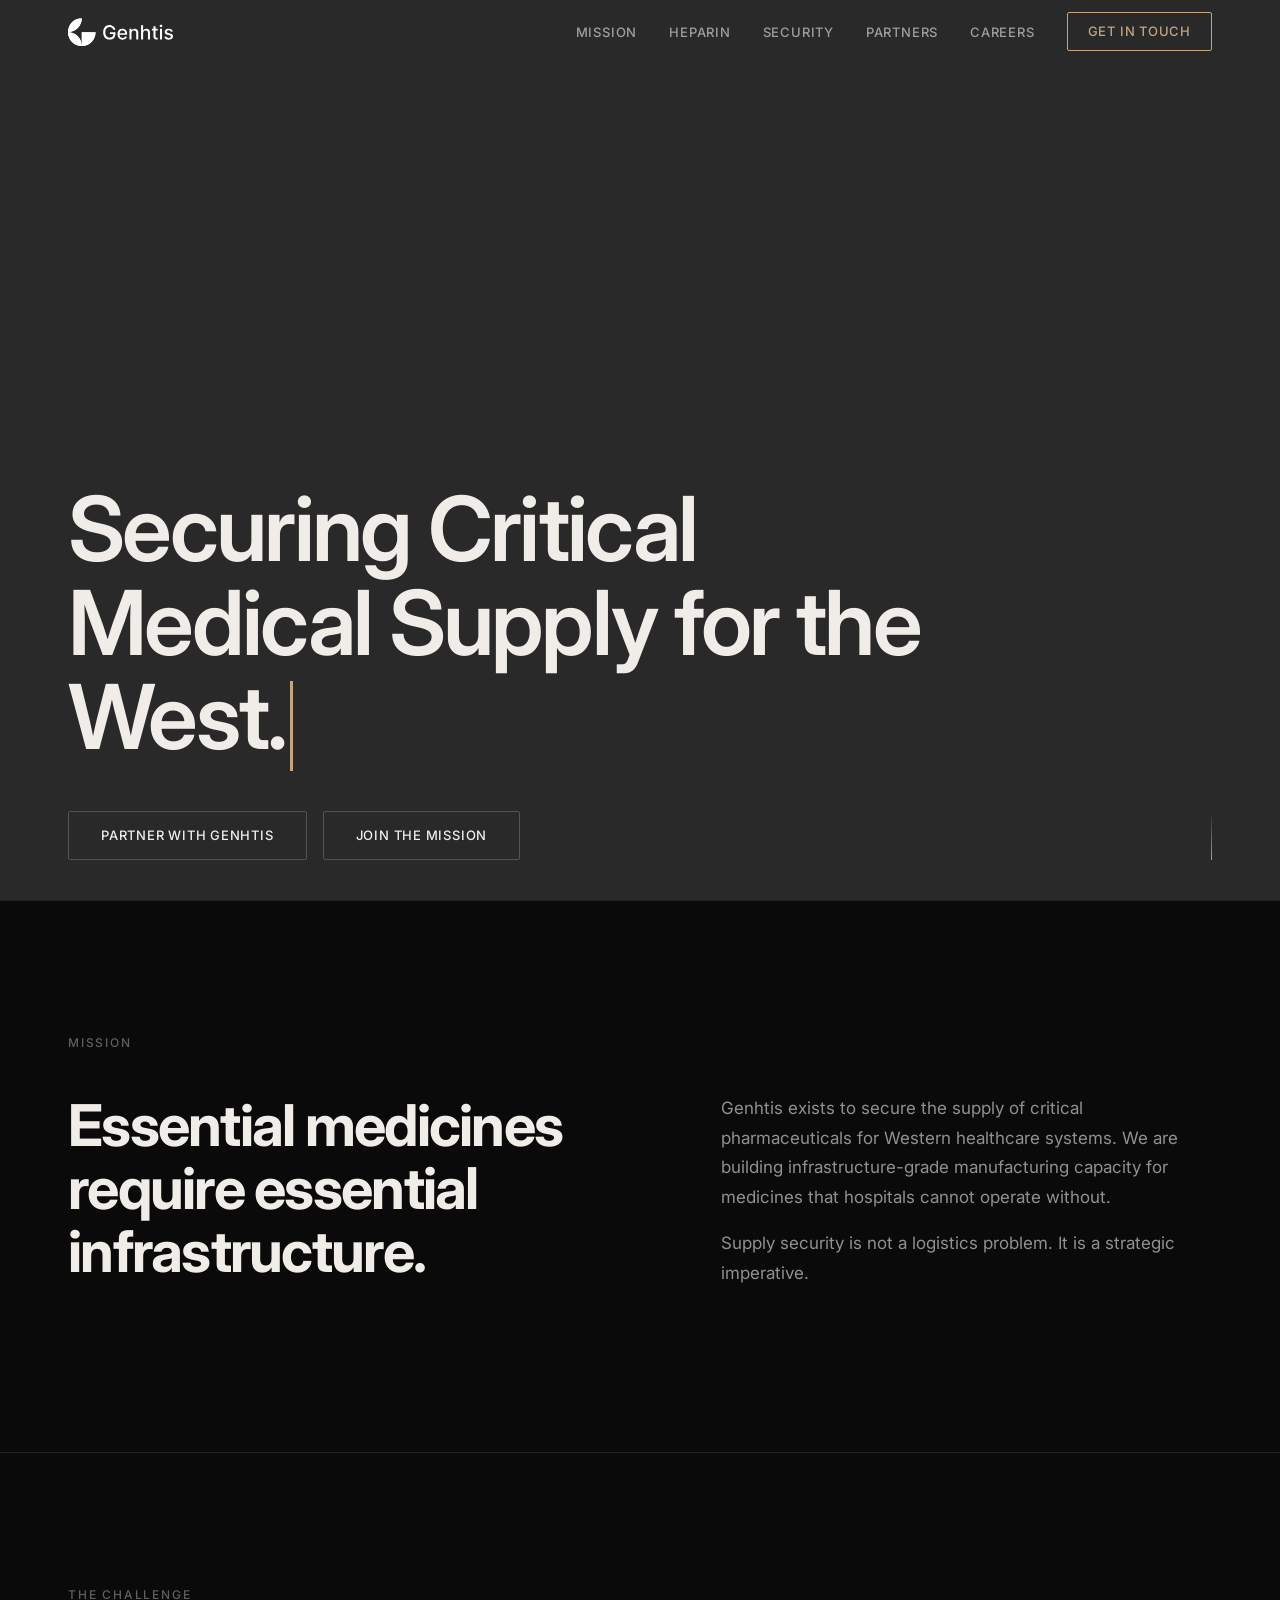
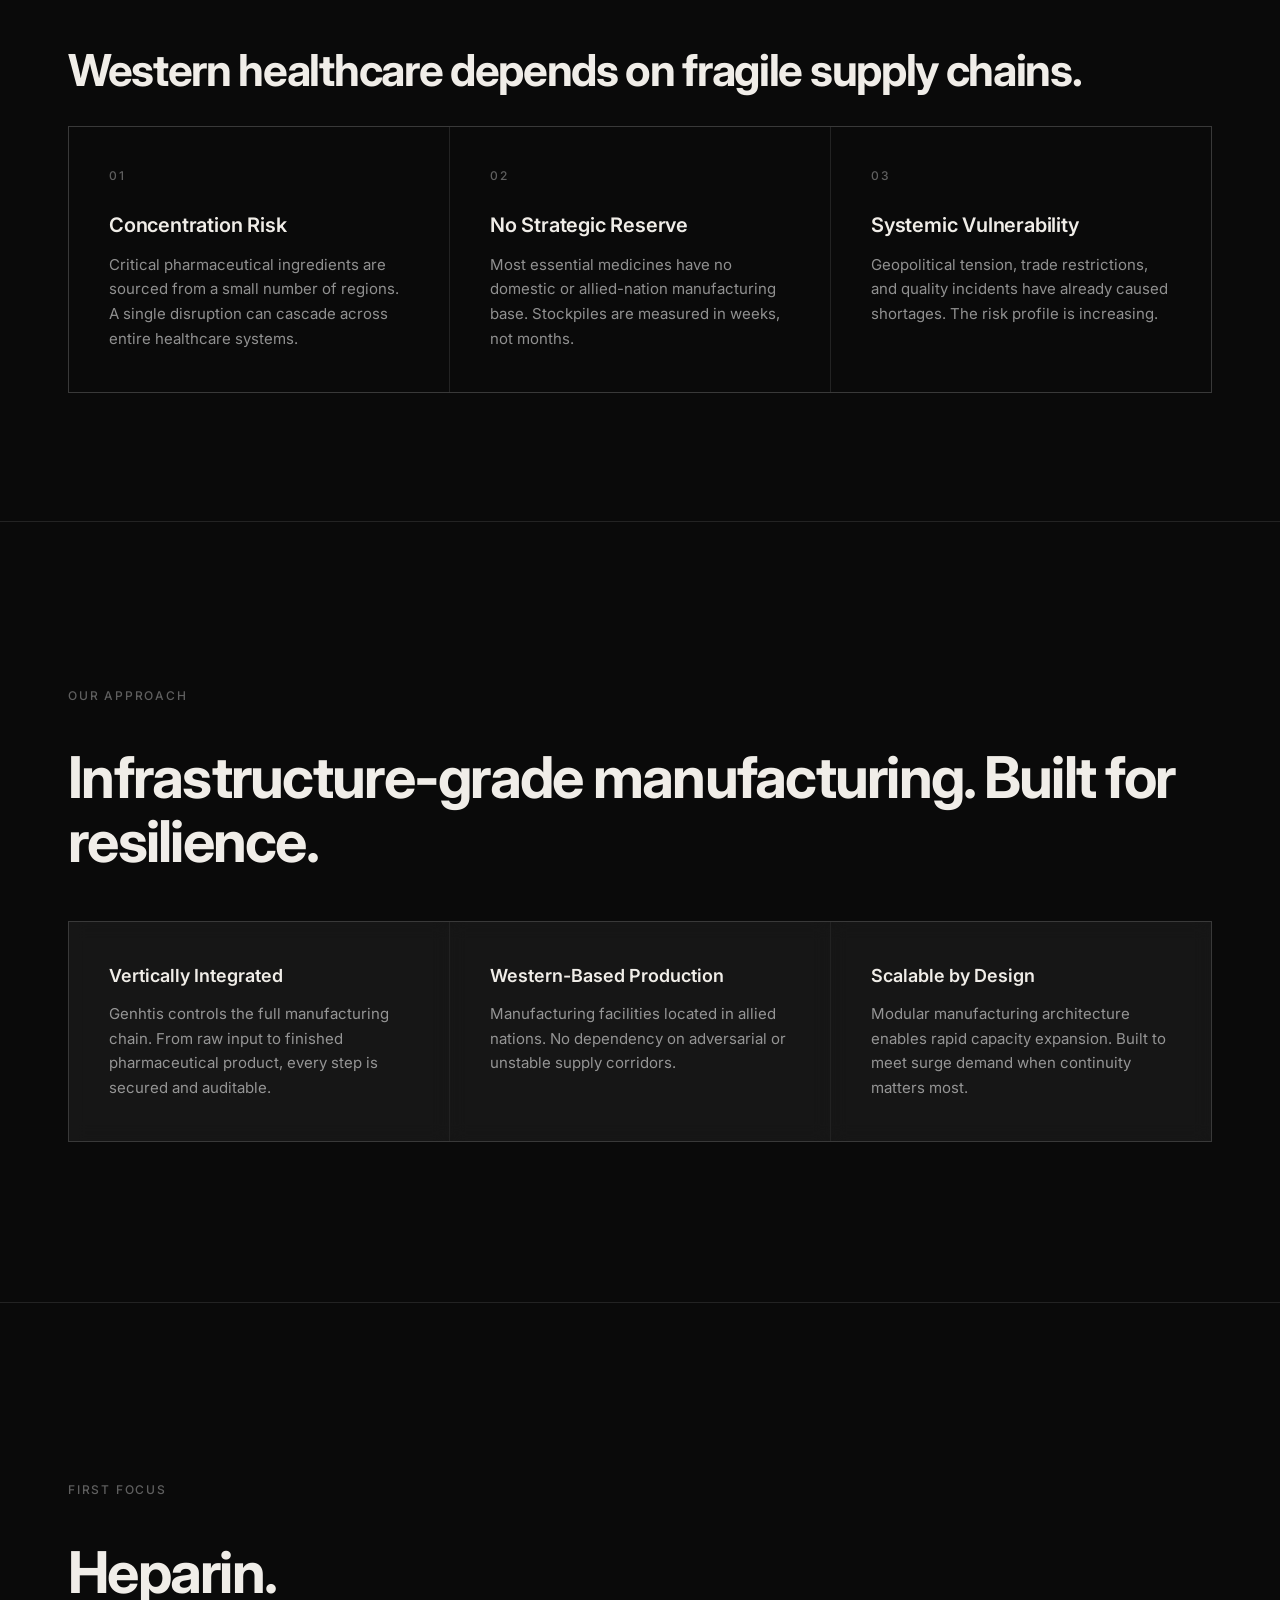
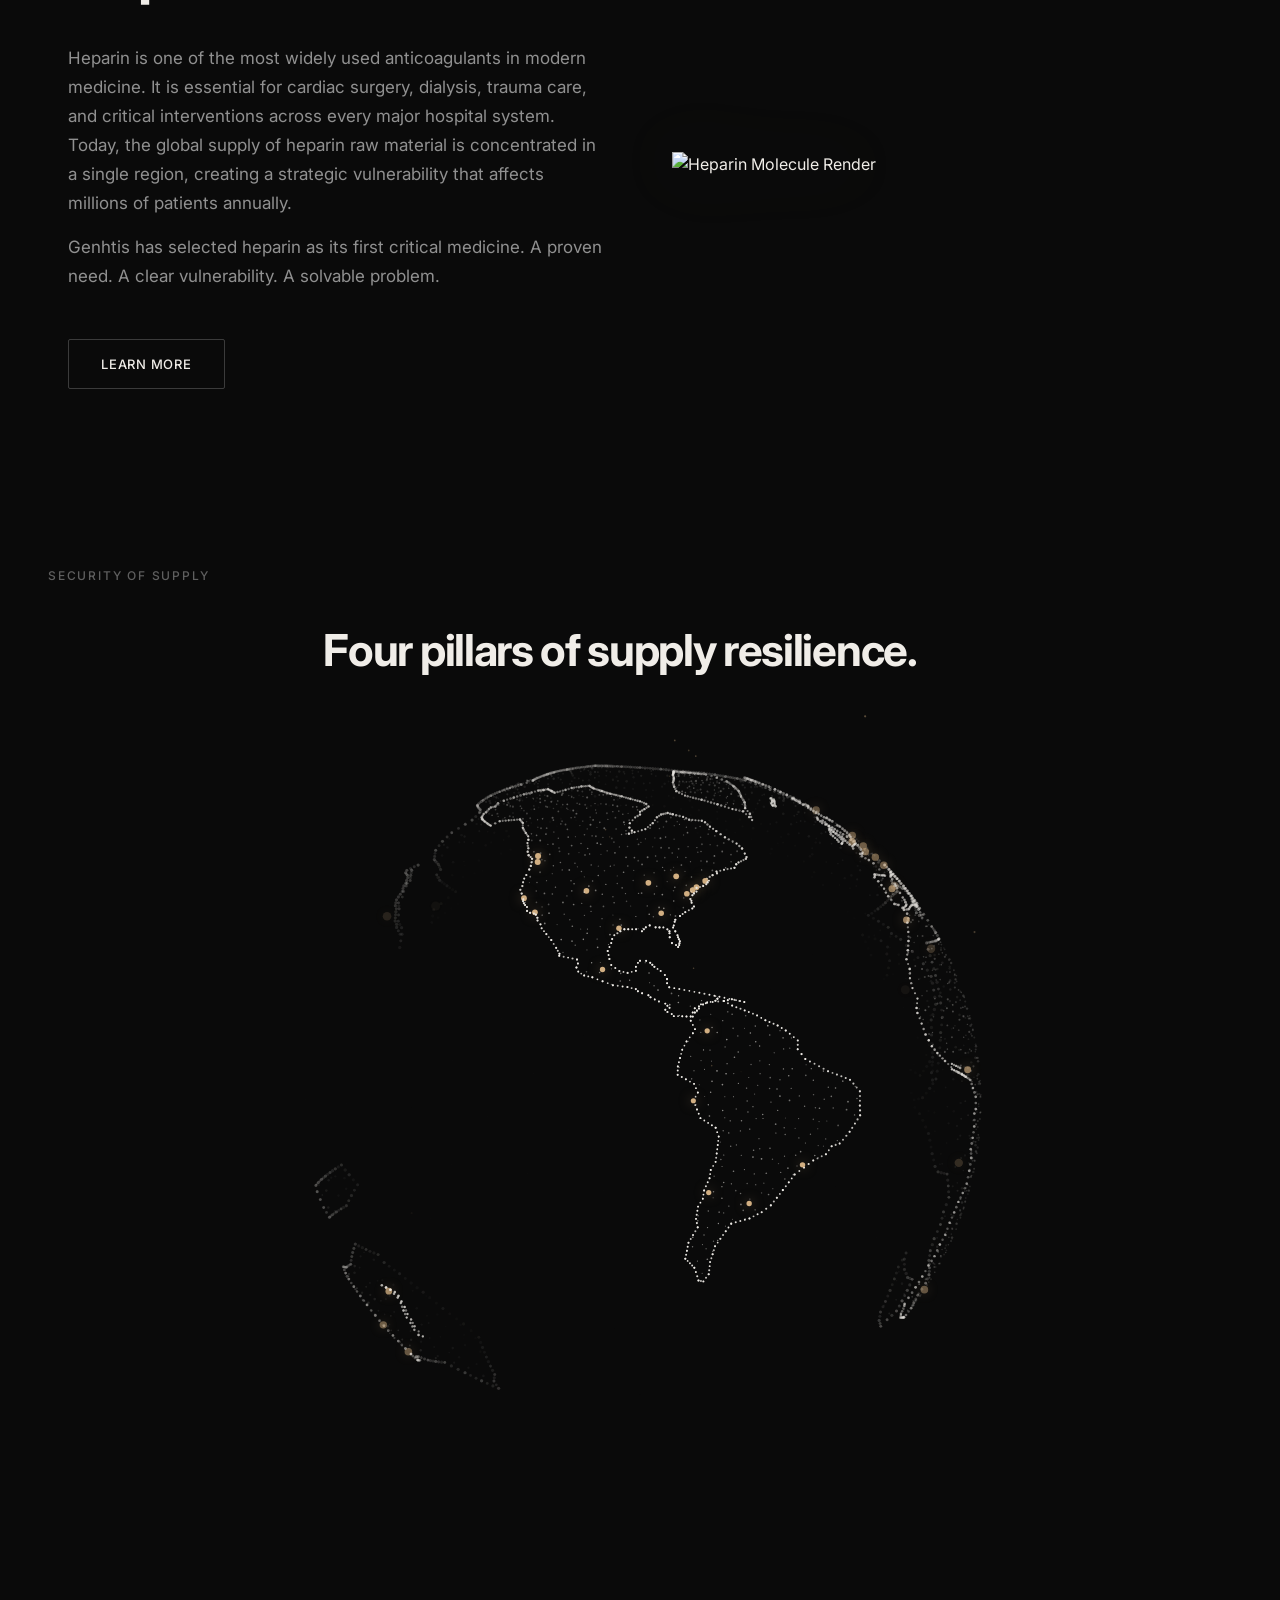
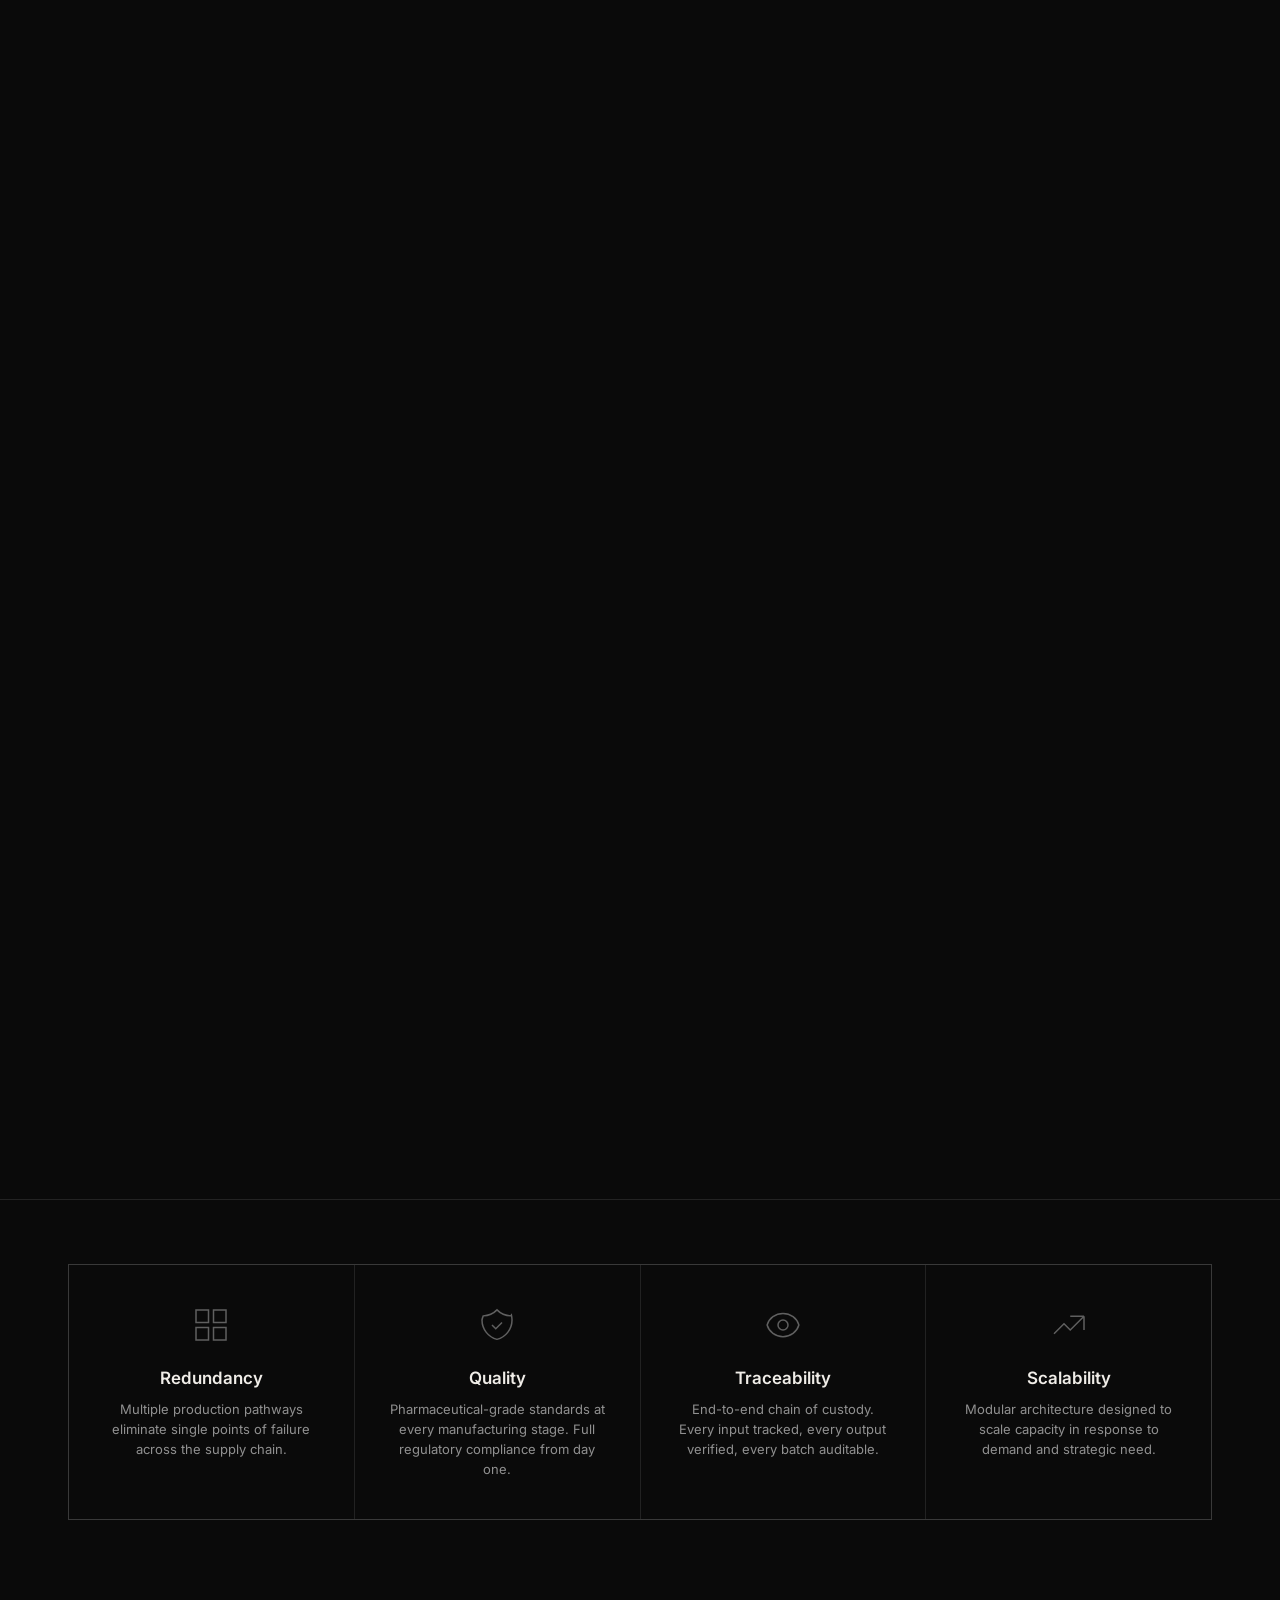
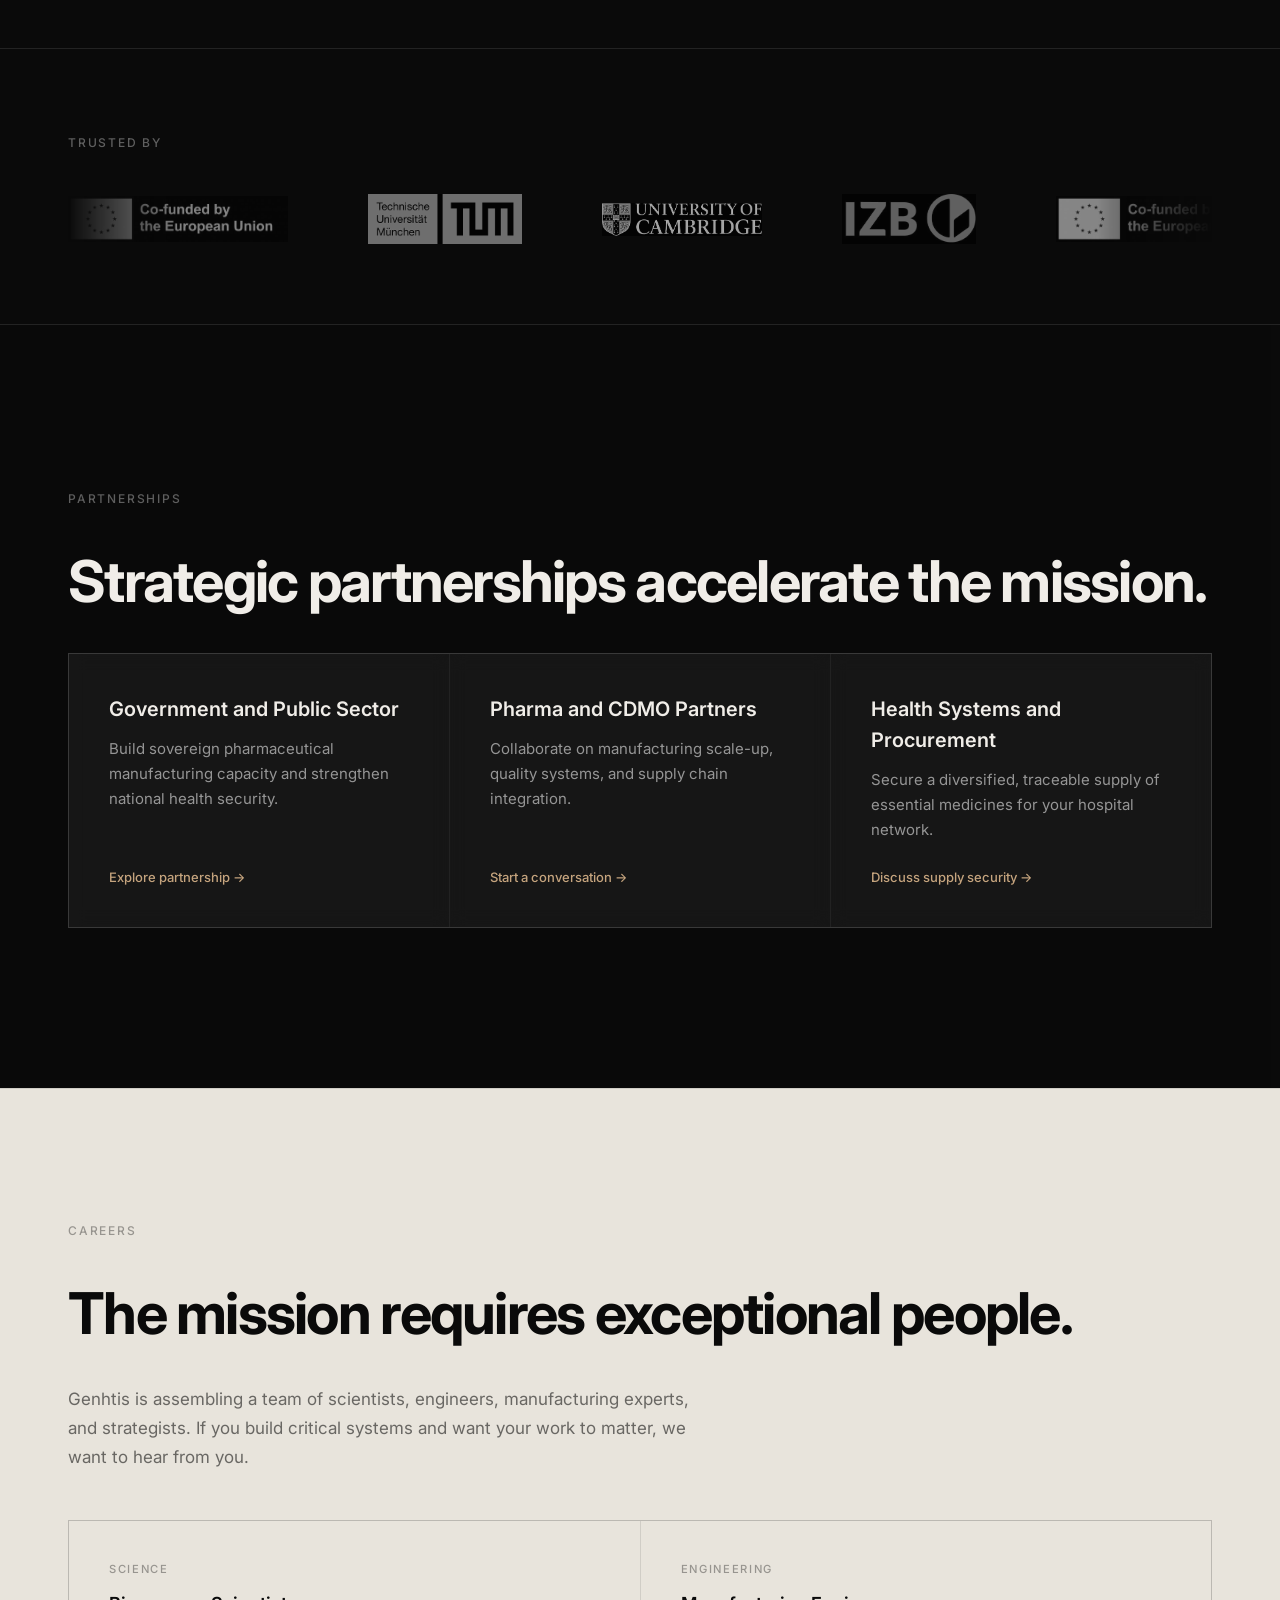
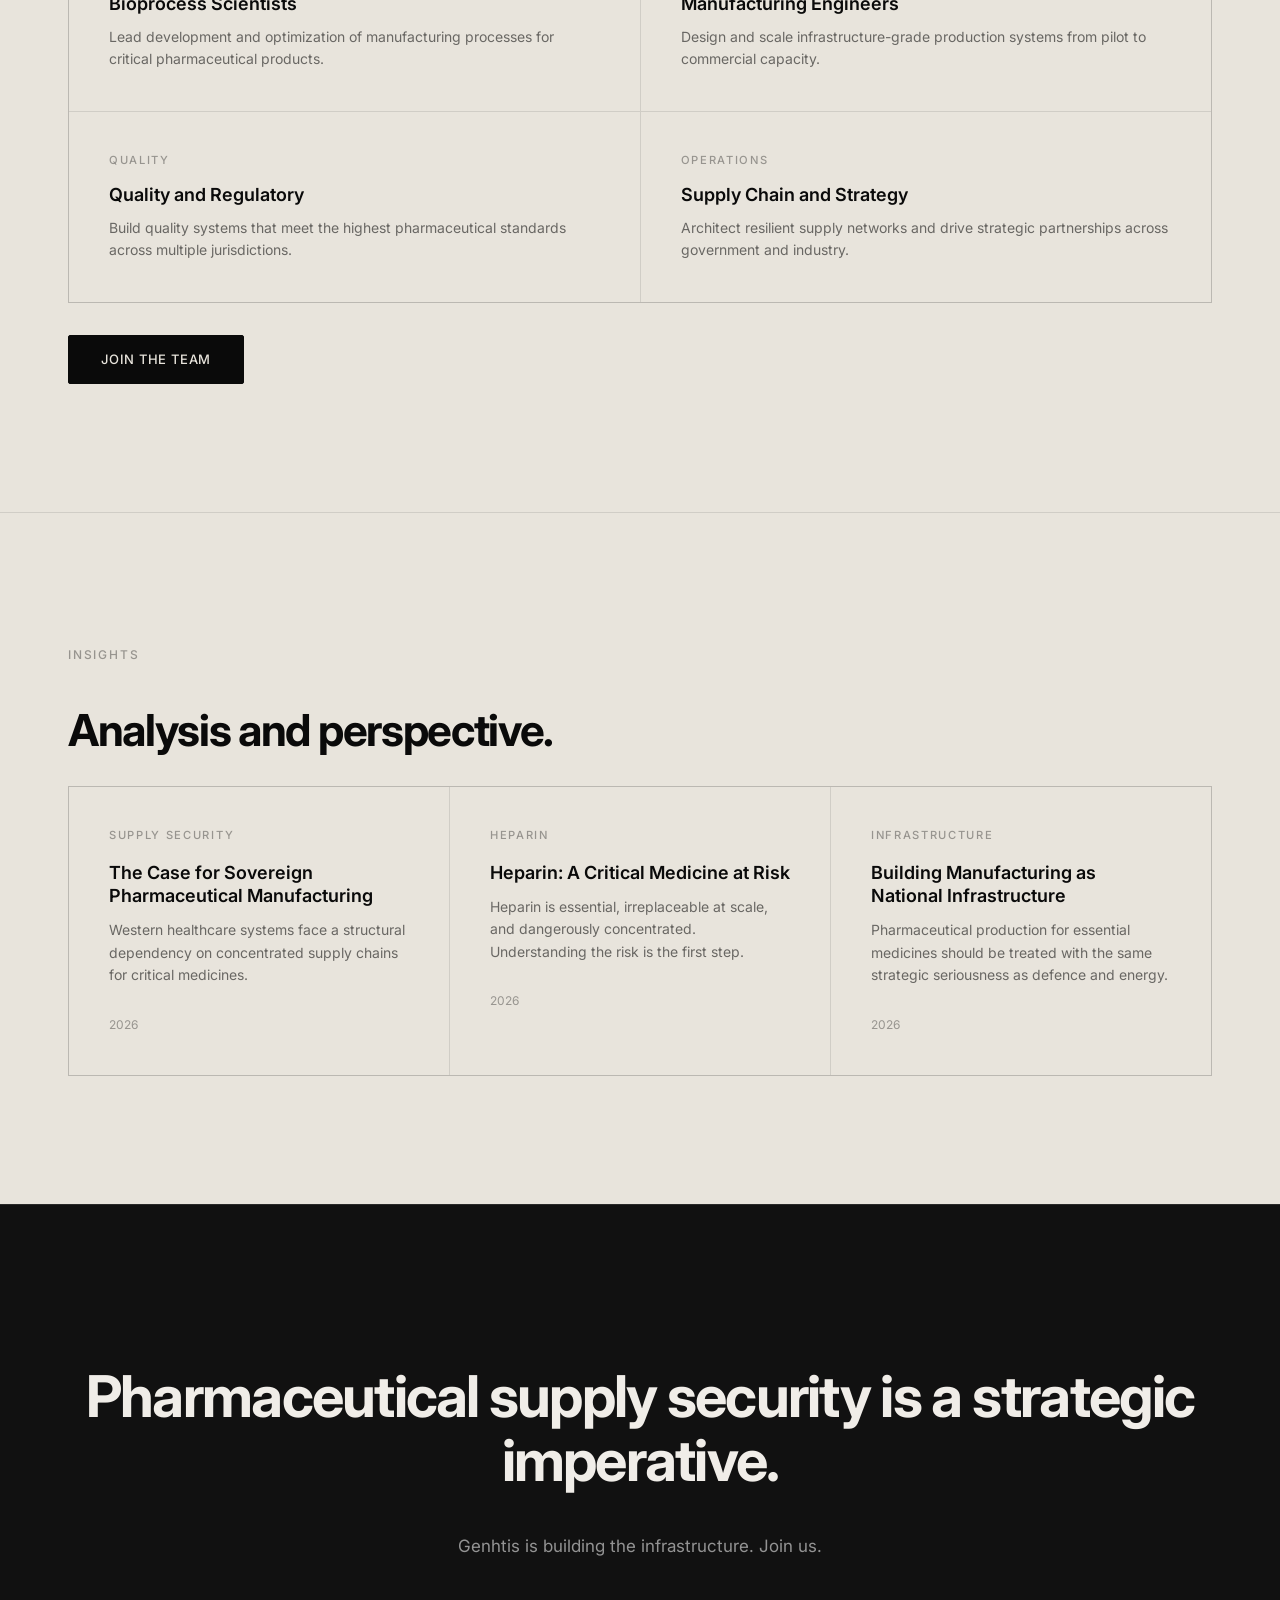
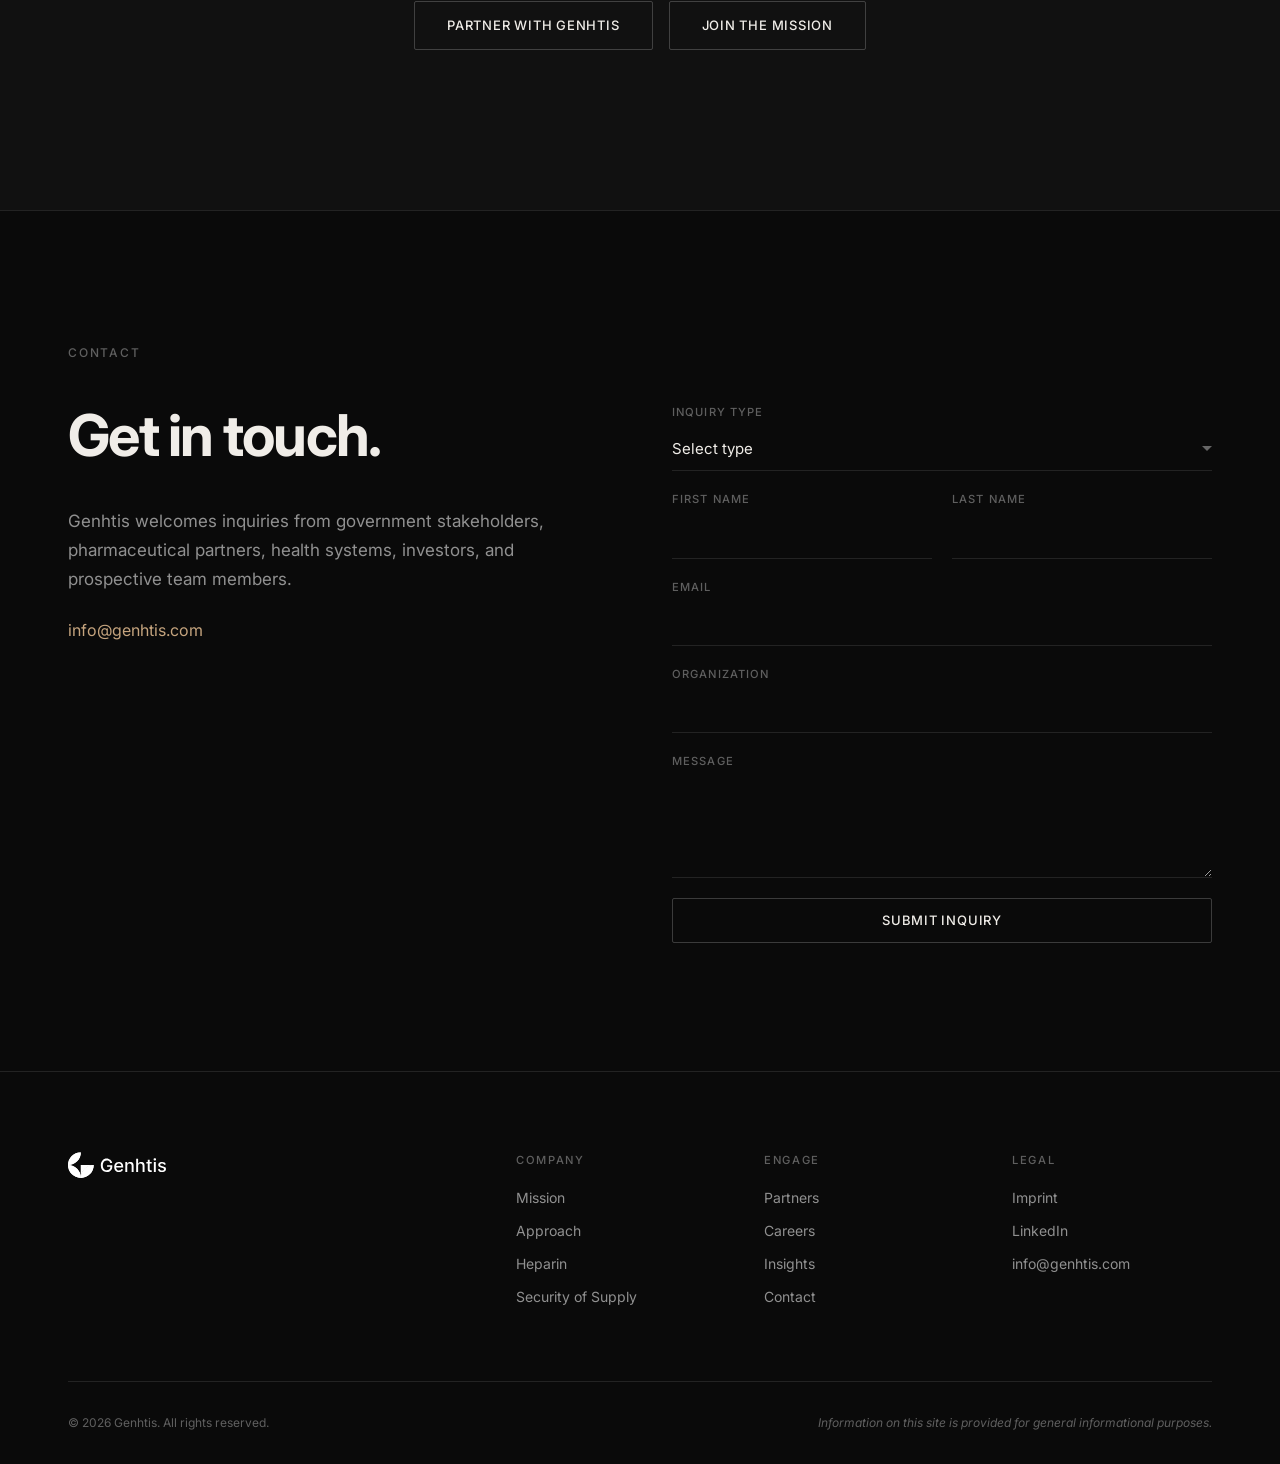
==== commit e09aa607: "Switch contact form to FormSubmit.co (no signup needed)" ====
--- a/index.html
+++ b/index.html
@@ -544,7 +544,7 @@
     <script src="globe.js"></script>
     <script src="script.js"></script>
 
-    <!-- Contact Form: Formspree submission handler -->
+    <!-- Contact Form: FormSubmit.co submission handler -->
     <script>
         const contactForm = document.getElementById('contactForm');
         const submitBtn = document.getElementById('submitBtn');
@@ -559,9 +559,11 @@
             errorMsg.style.display = 'none';
 
             const data = new FormData(contactForm);
+            data.append('_subject', 'New Inquiry from Genhtis Website');
+            data.append('_captcha', 'false');
 
             try {
-                const response = await fetch('https://formspree.io/f/info@genhtis.com', {
+                const response = await fetch('https://formsubmit.co/ajax/info@genhtis.com', {
                     method: 'POST',
                     body: data,
                     headers: { 'Accept': 'application/json' }
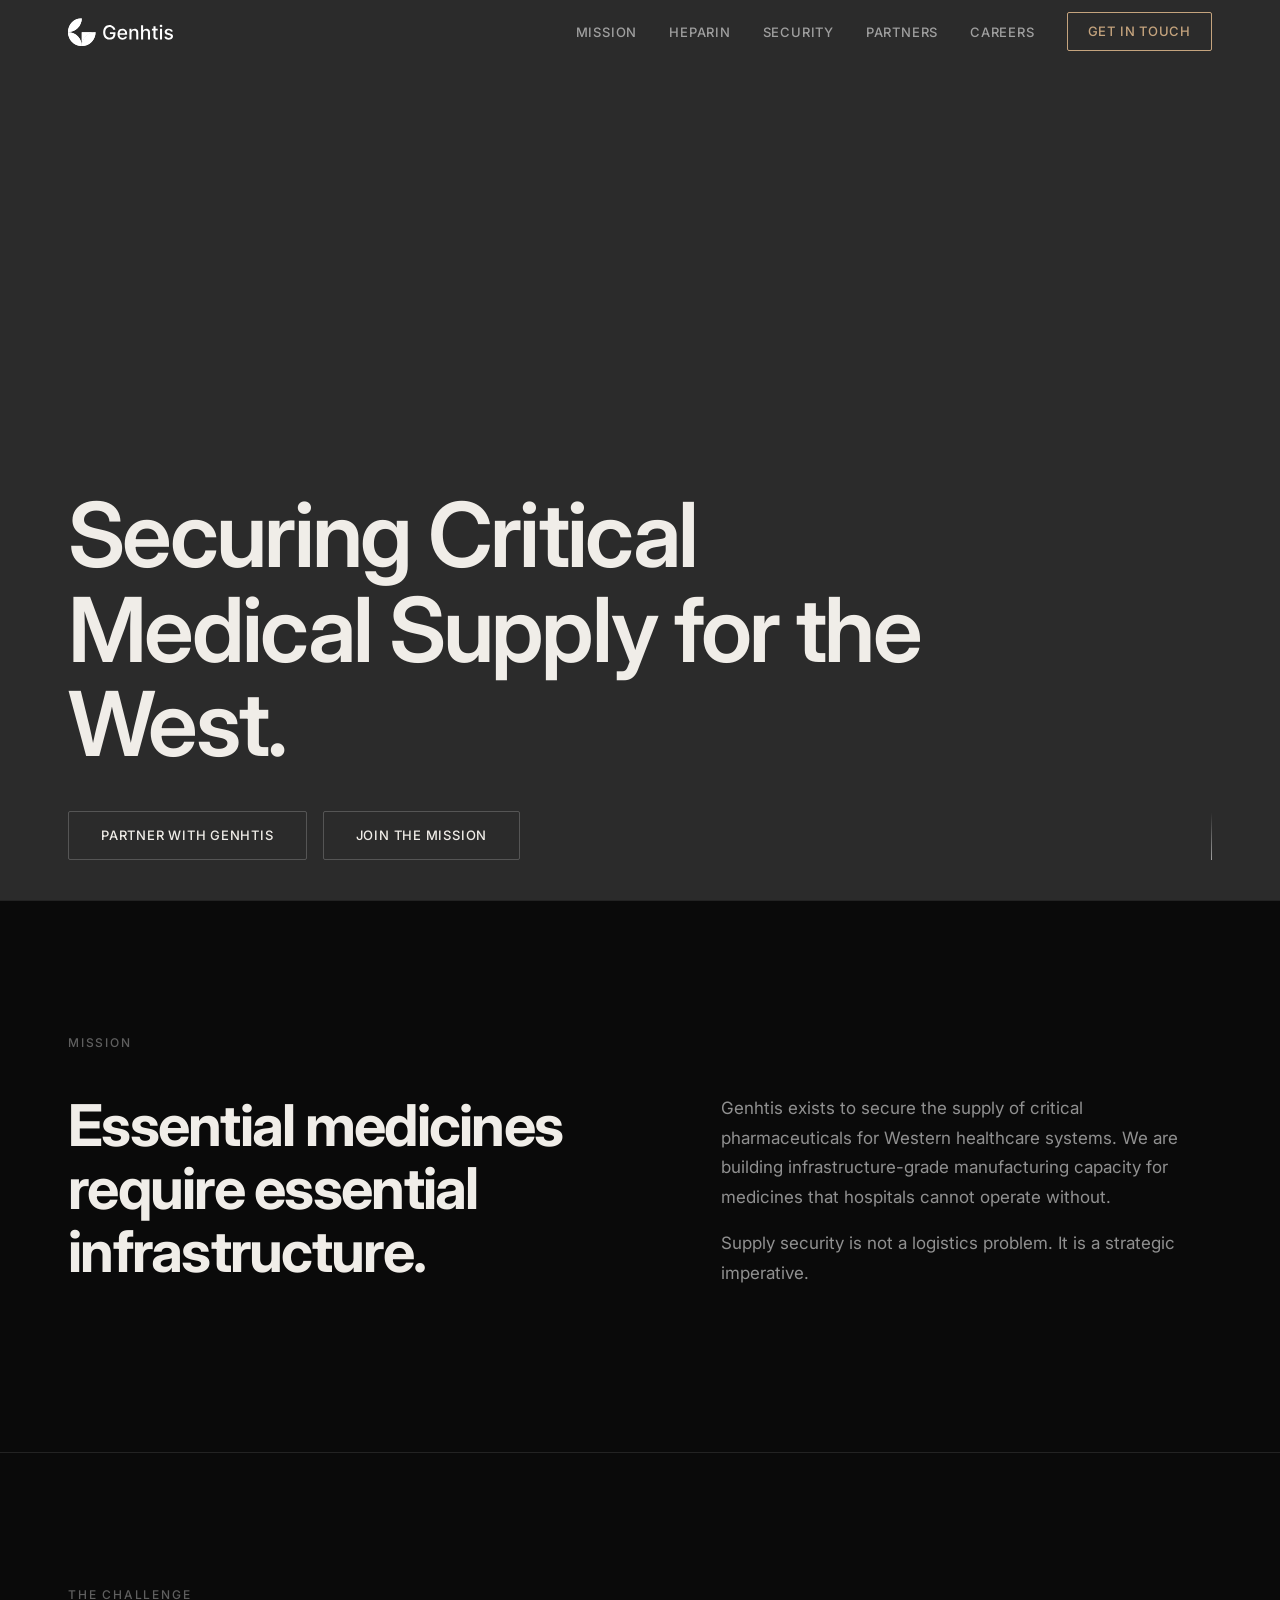
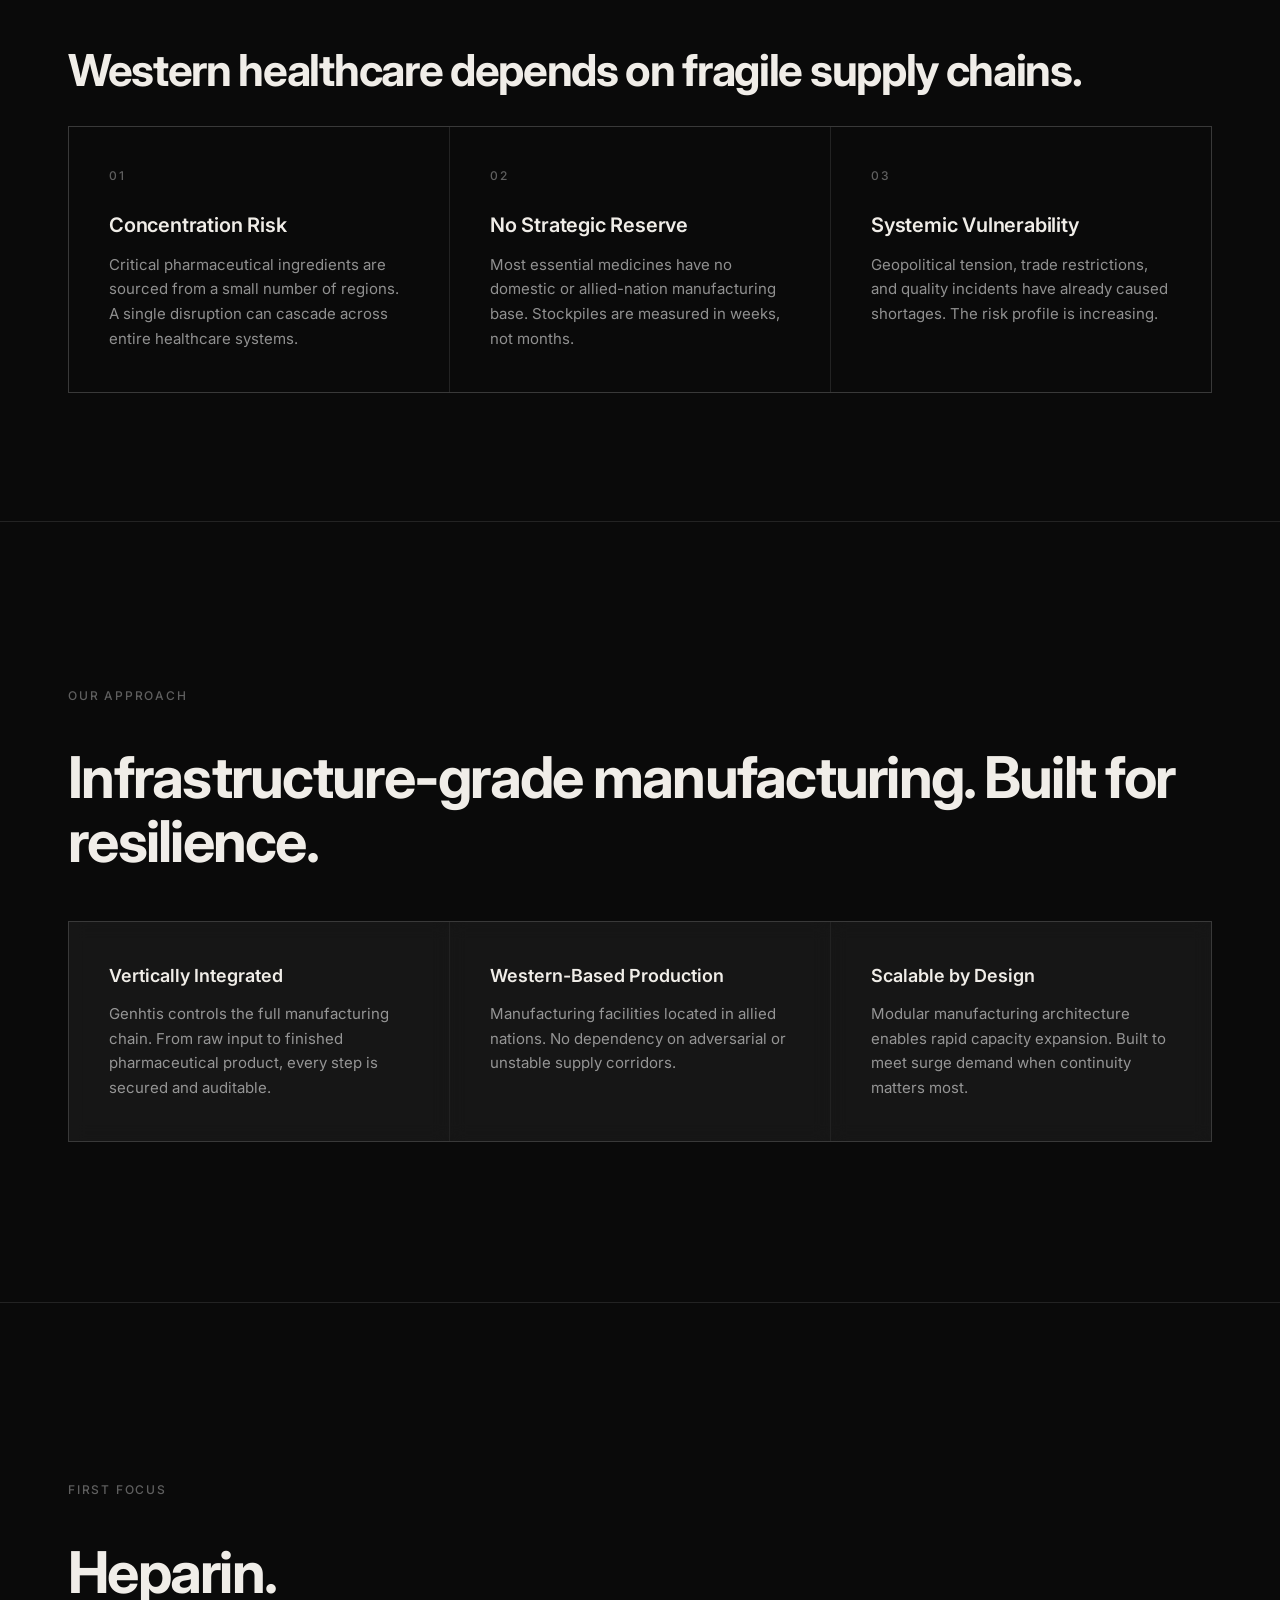
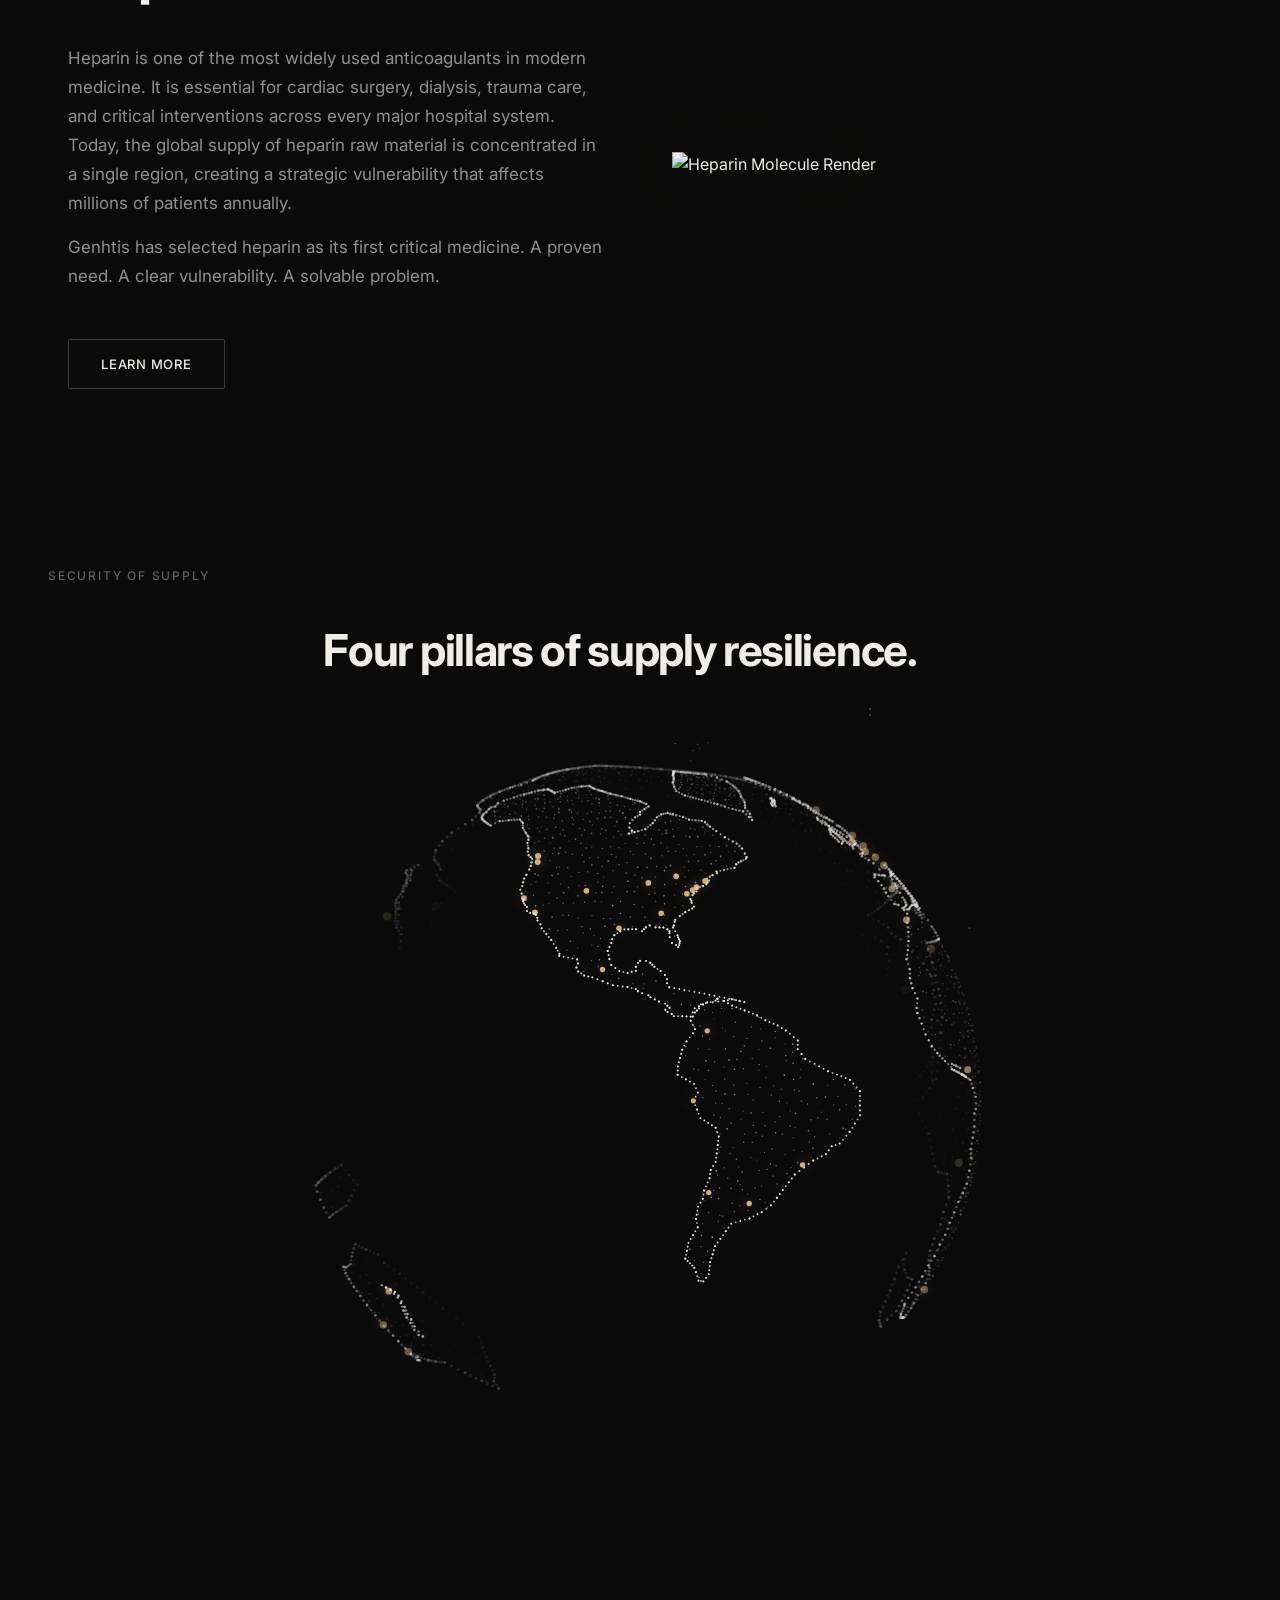
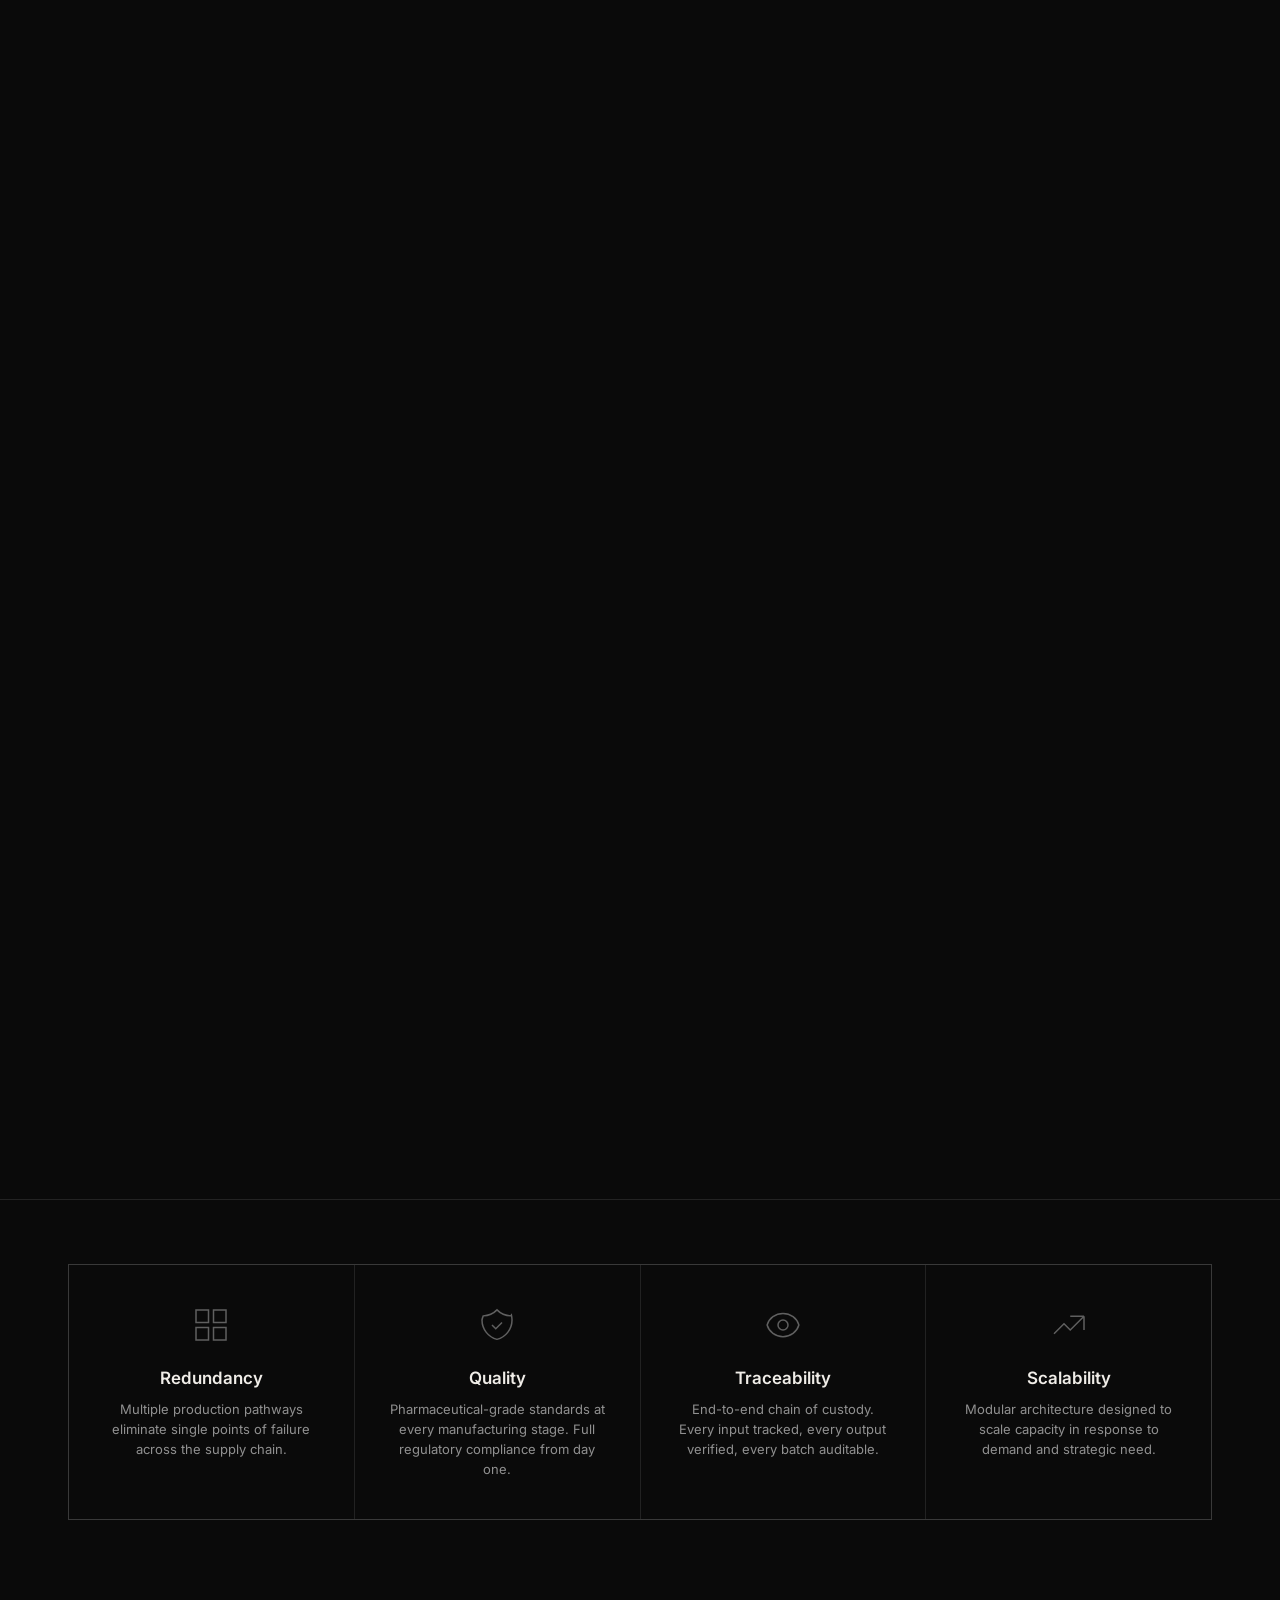
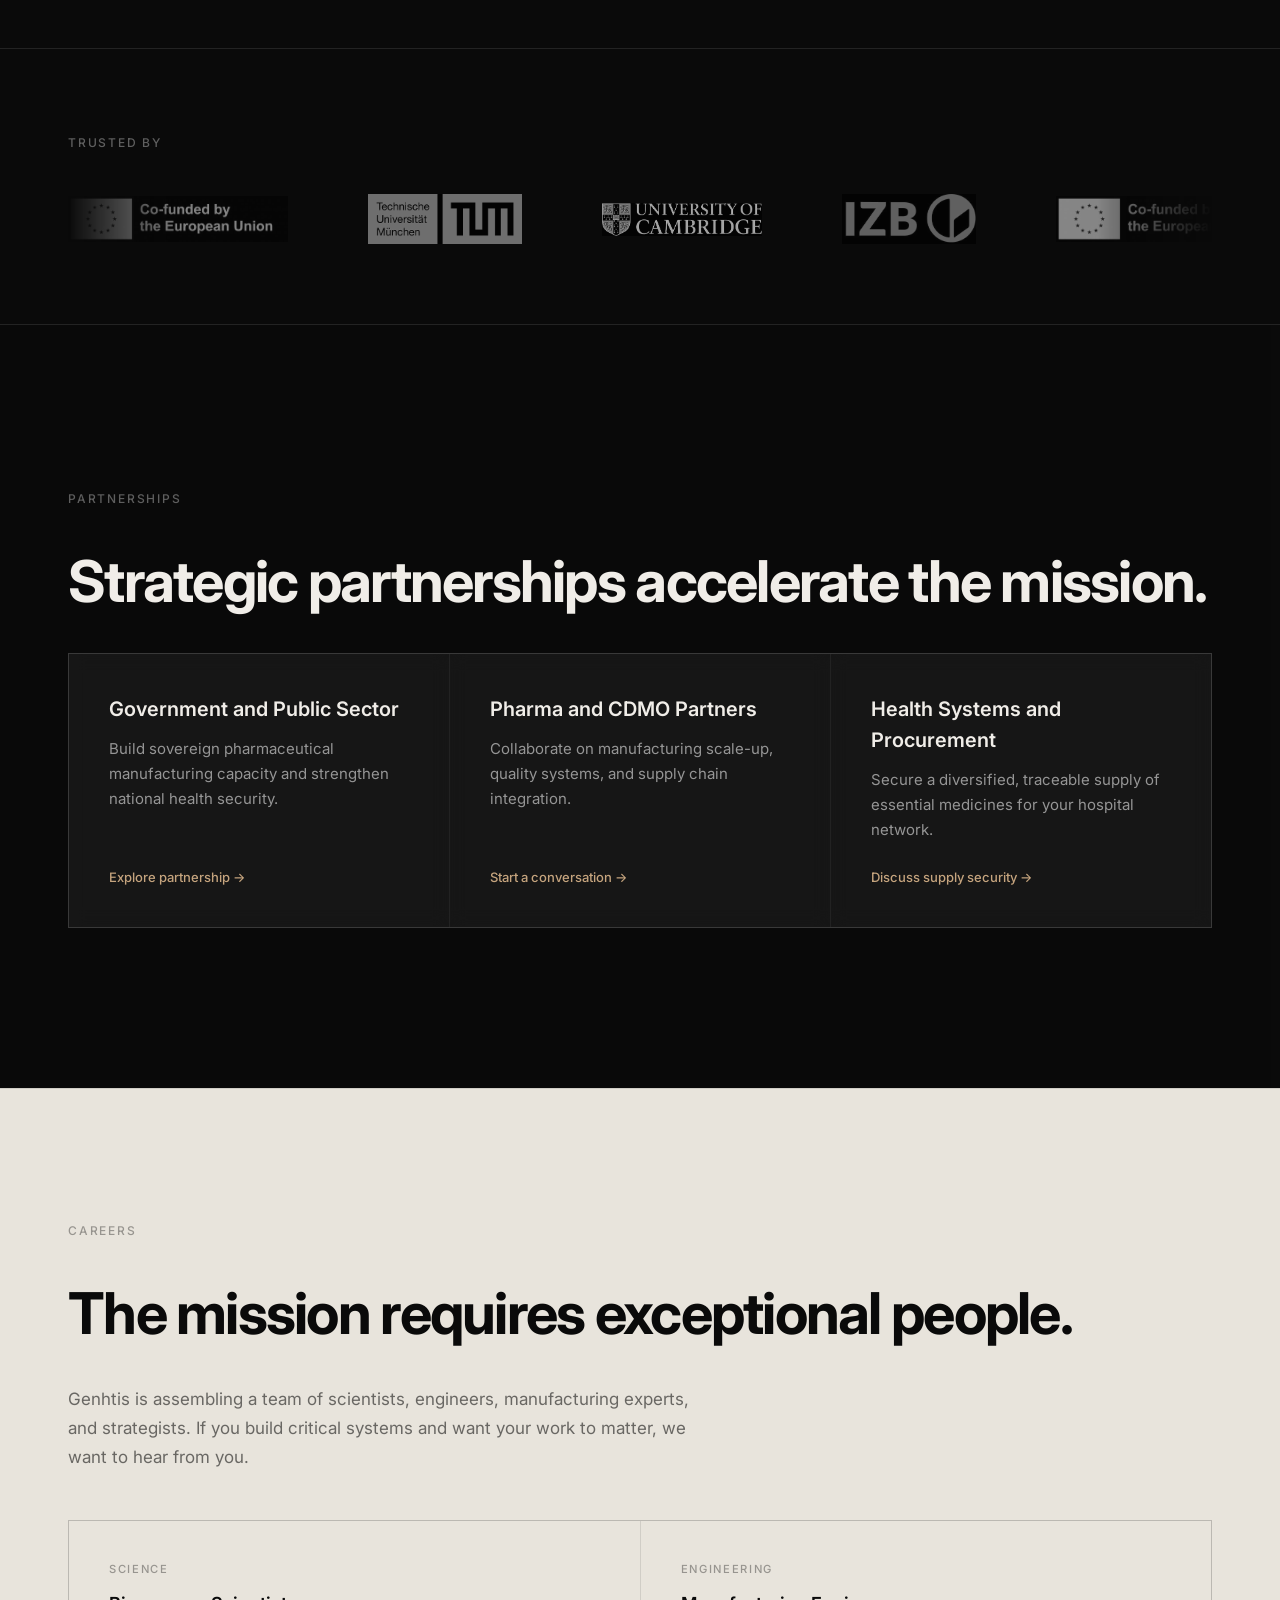
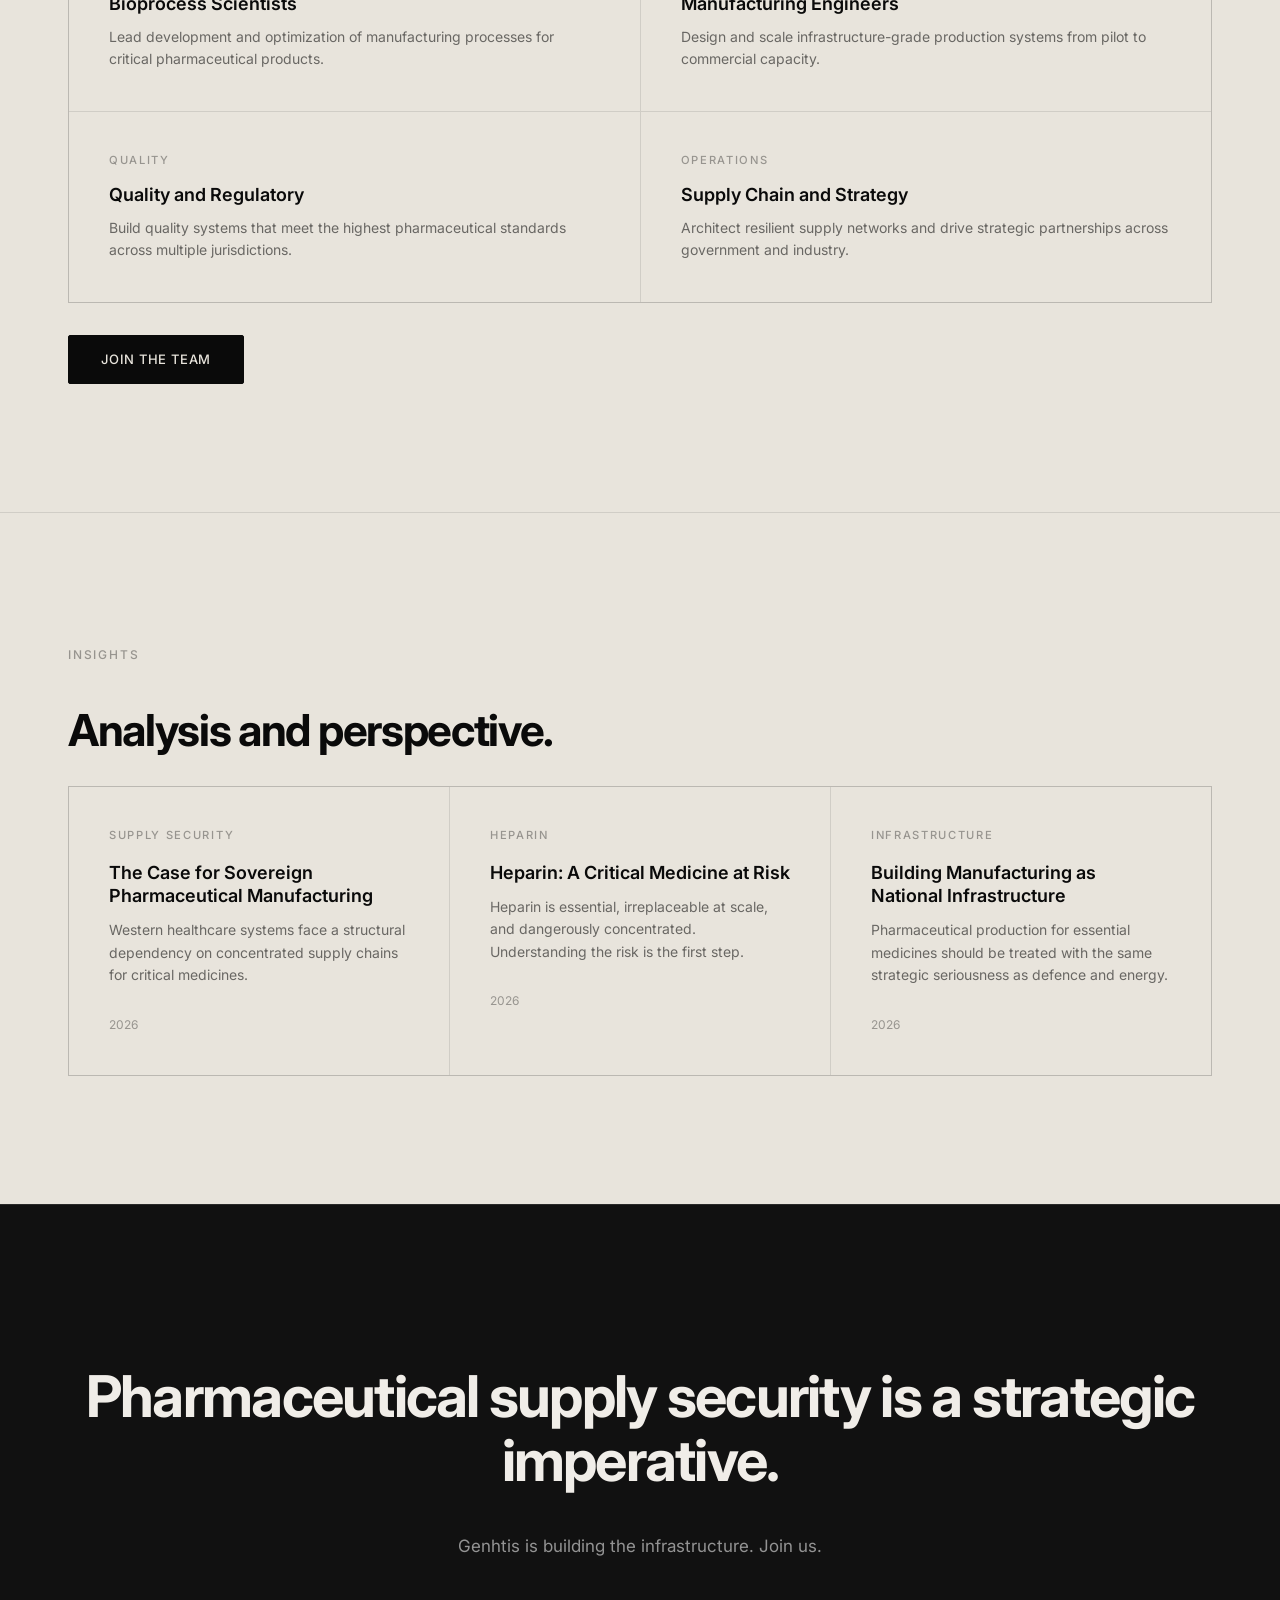
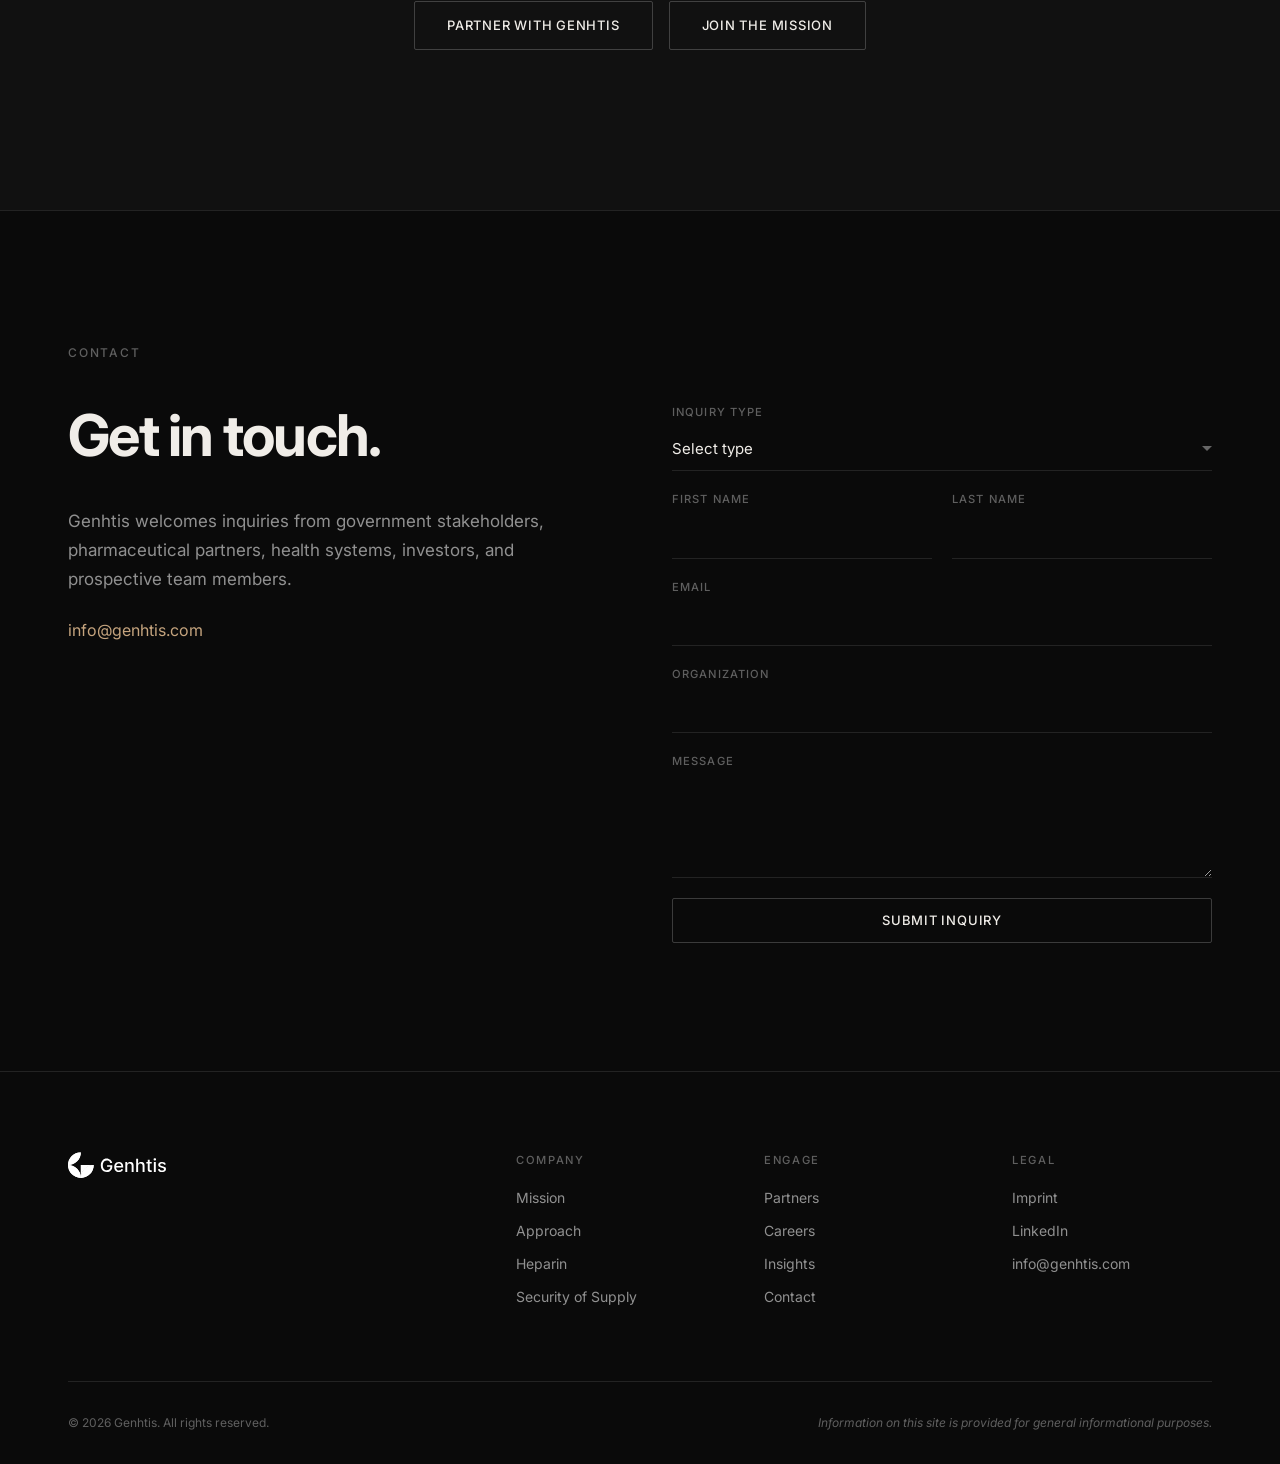
==== commit 386c3364: "Add window symbol favicon" ====
--- a/index.html
+++ b/index.html
@@ -12,6 +12,7 @@
     <link href="https://fonts.googleapis.com/css2?family=Inter:wght@300;400;500;600;700;800;900&display=swap"
         rel="stylesheet">
     <link rel="stylesheet" href="style.css">
+    <link rel="icon" type="image/svg+xml" href="Images/favicon.svg">
 </head>
 
 <body>
@@ -57,7 +58,7 @@
     <section class="hero" id="hero">
         <div class="hero__video-wrap">
             <video class="hero__video" autoplay muted loop playsinline>
-                <source src="Images/hero-movie-web.mp4" type="video/mp4">
+                <source src="Images/my-movie-4-web.mp4" type="video/mp4">
             </video>
             <div class="hero__video-overlay"></div>
         </div>
--- a/style.css
+++ b/style.css
@@ -271,7 +271,7 @@
 .hero__video-overlay {
     position: absolute;
     inset: 0;
-    background: rgba(50, 50, 50, 0.78);
+    background: rgba(50, 50, 50, 0.83);
     /* dark grey, less transparent layer */
 }
 
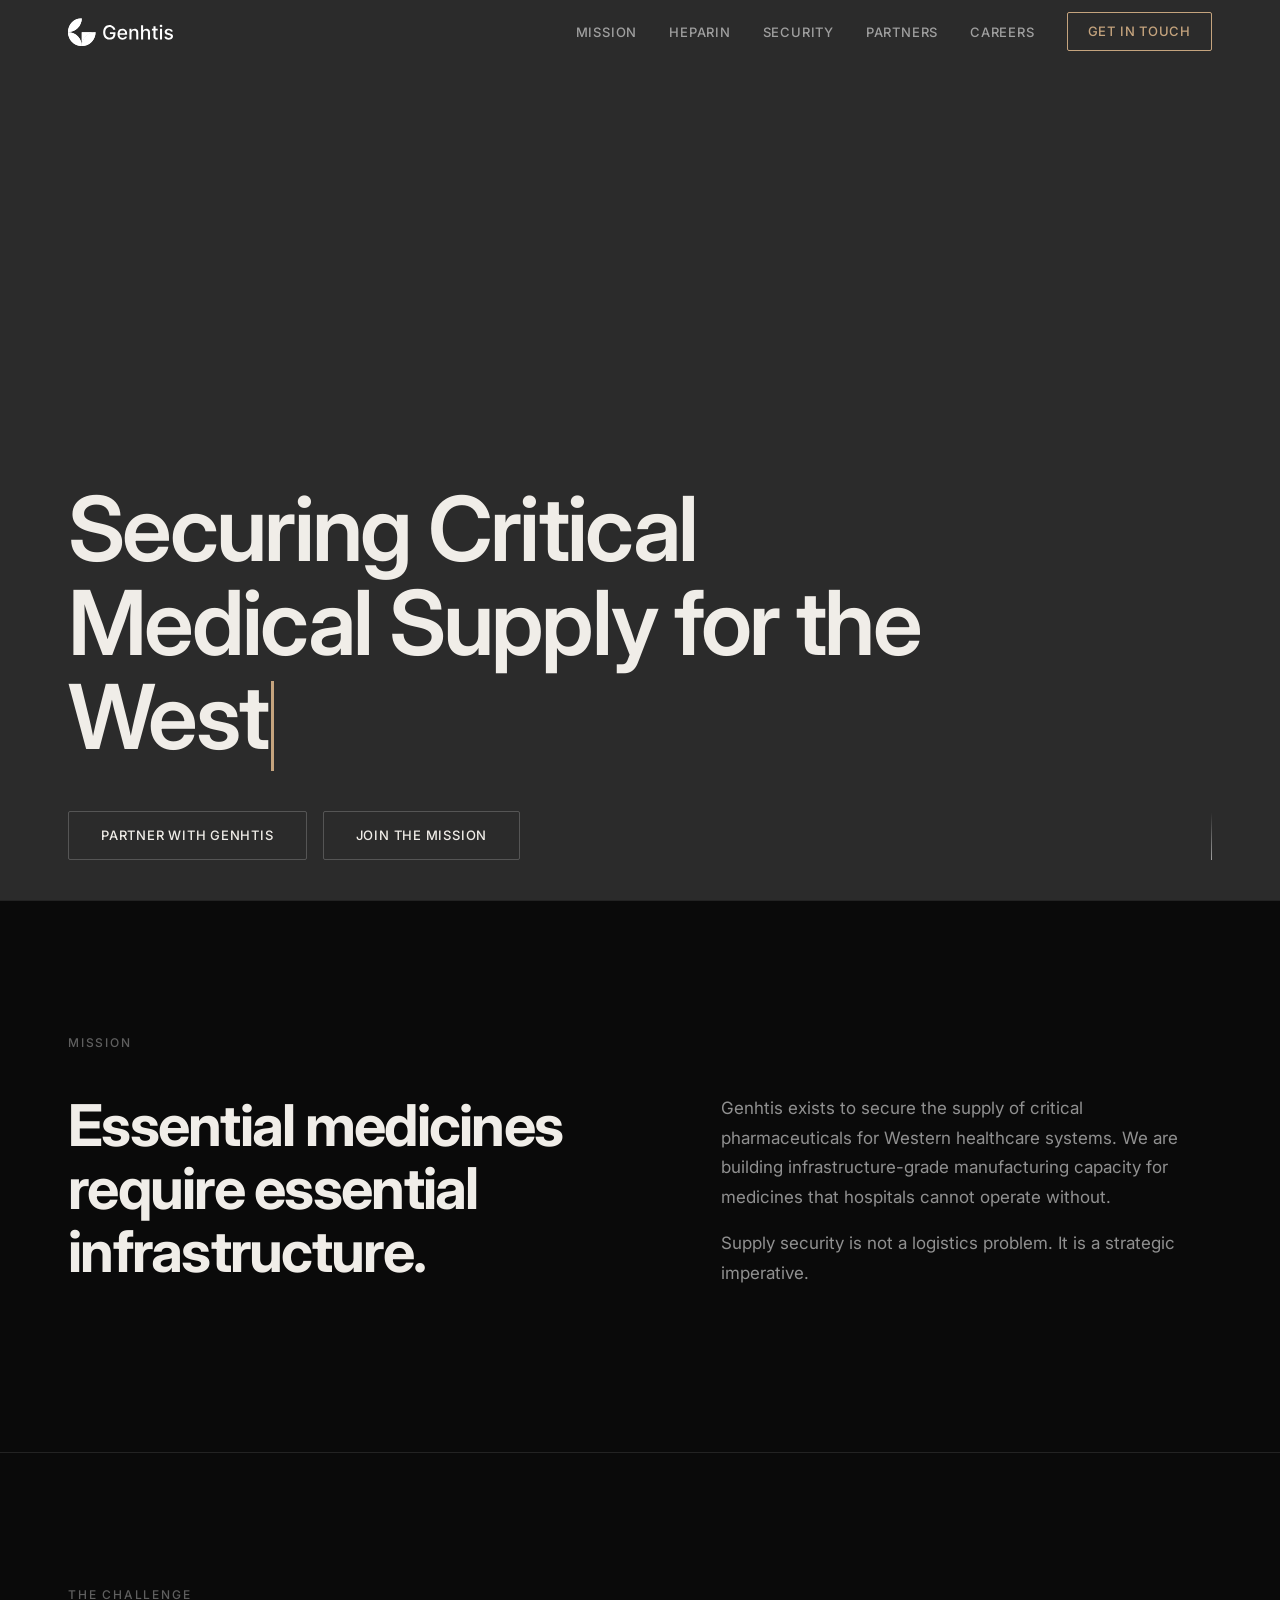
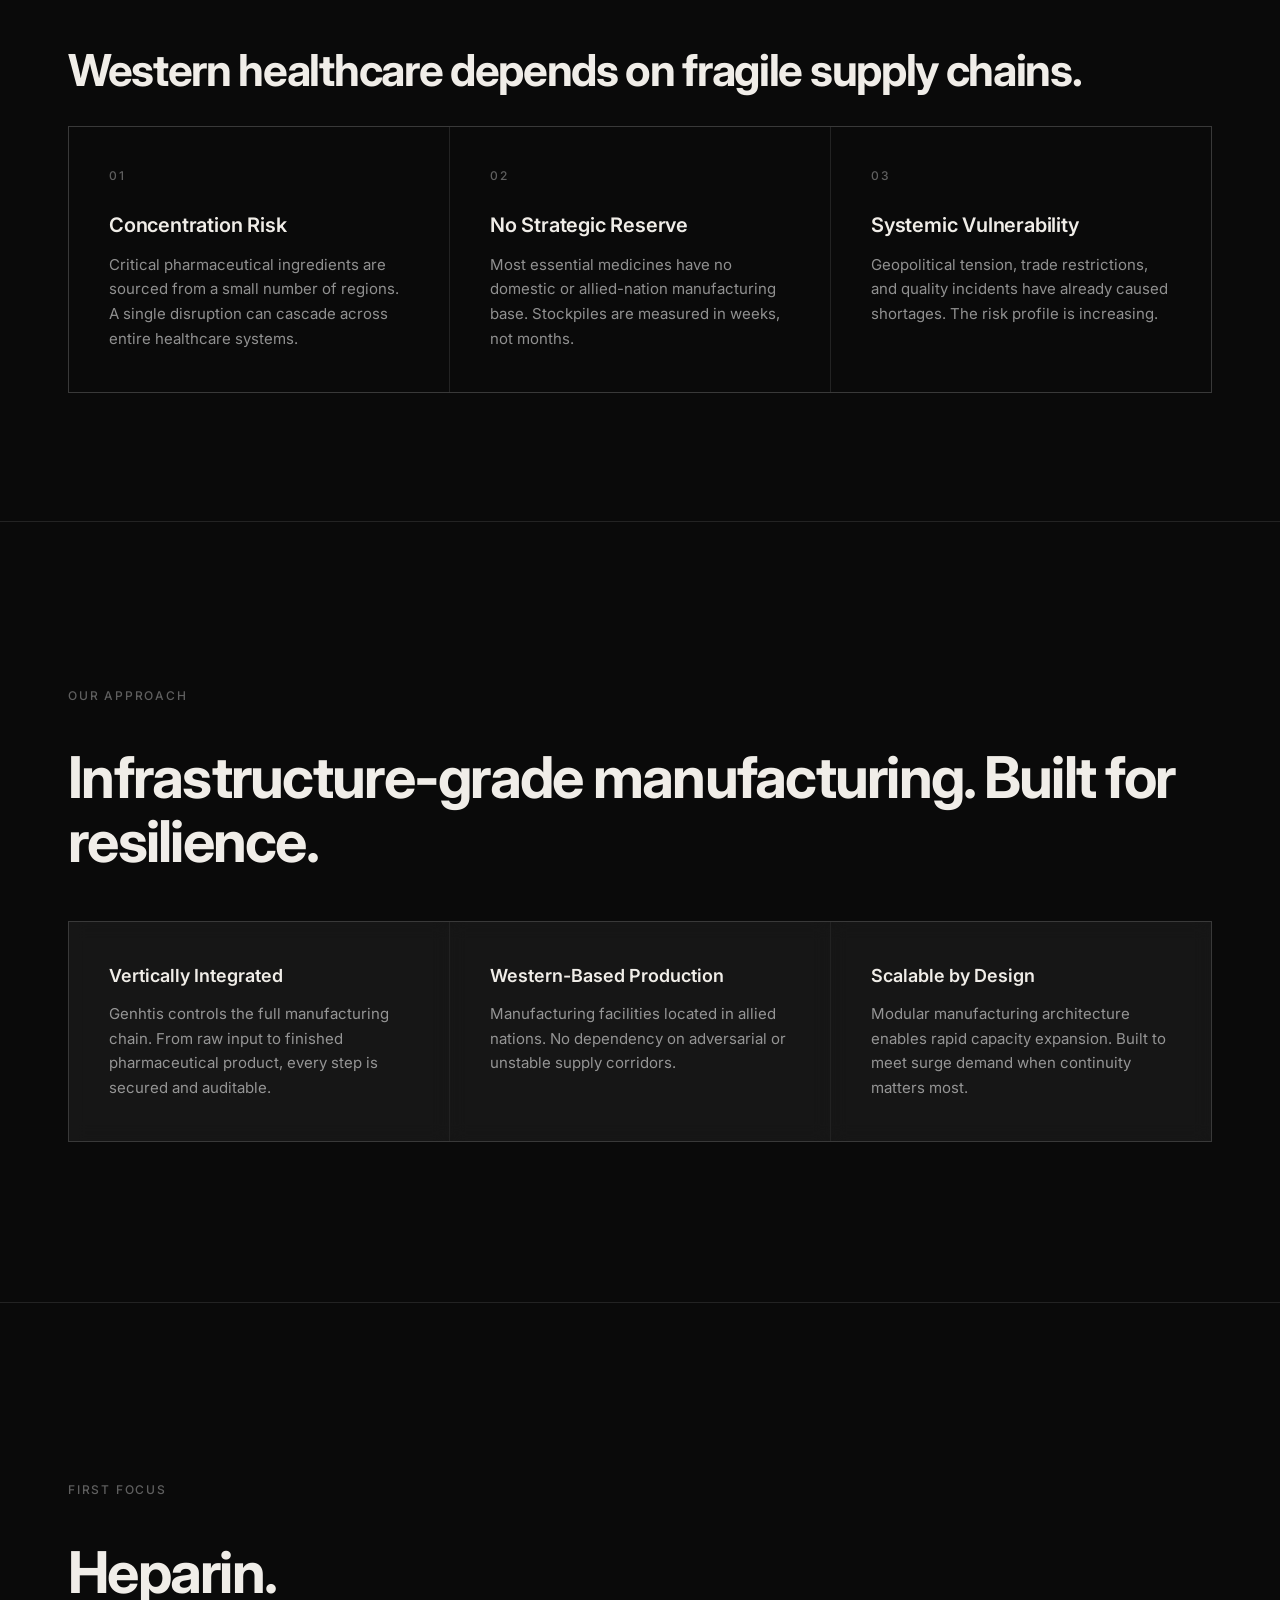
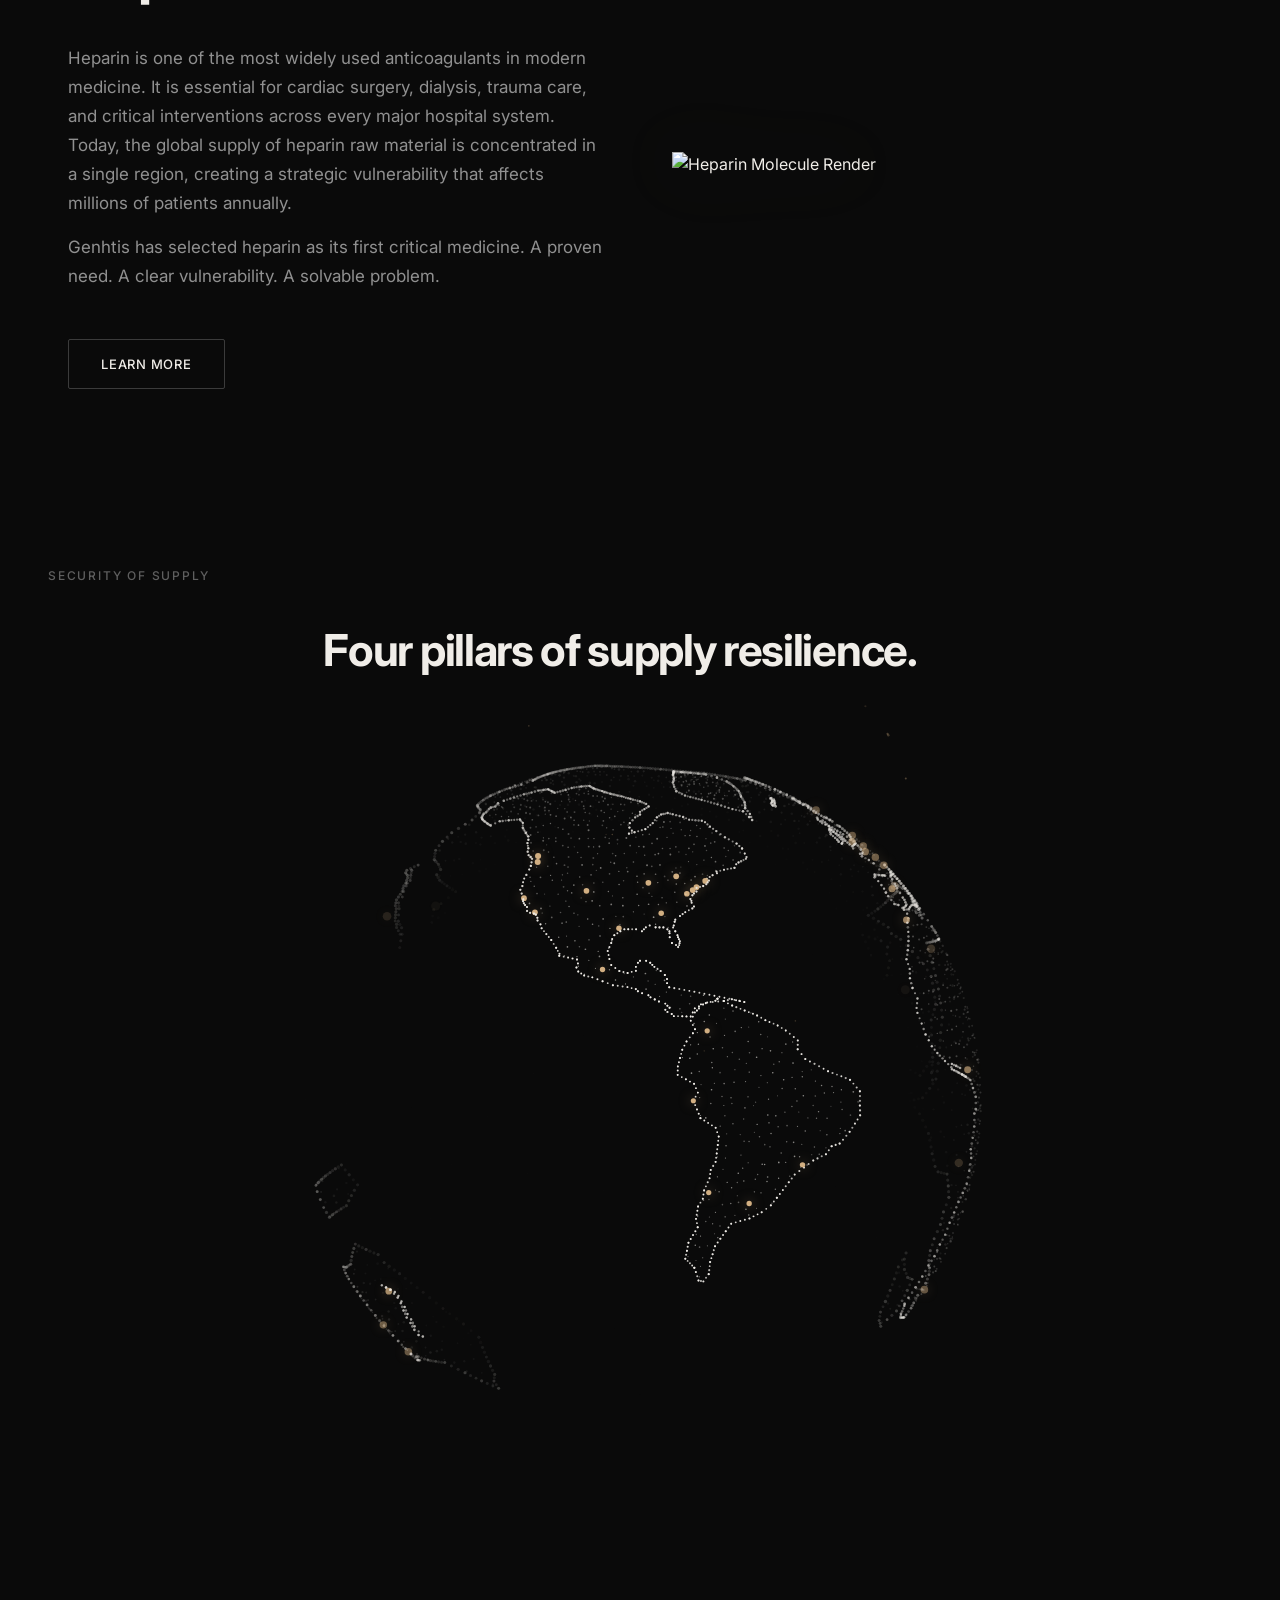
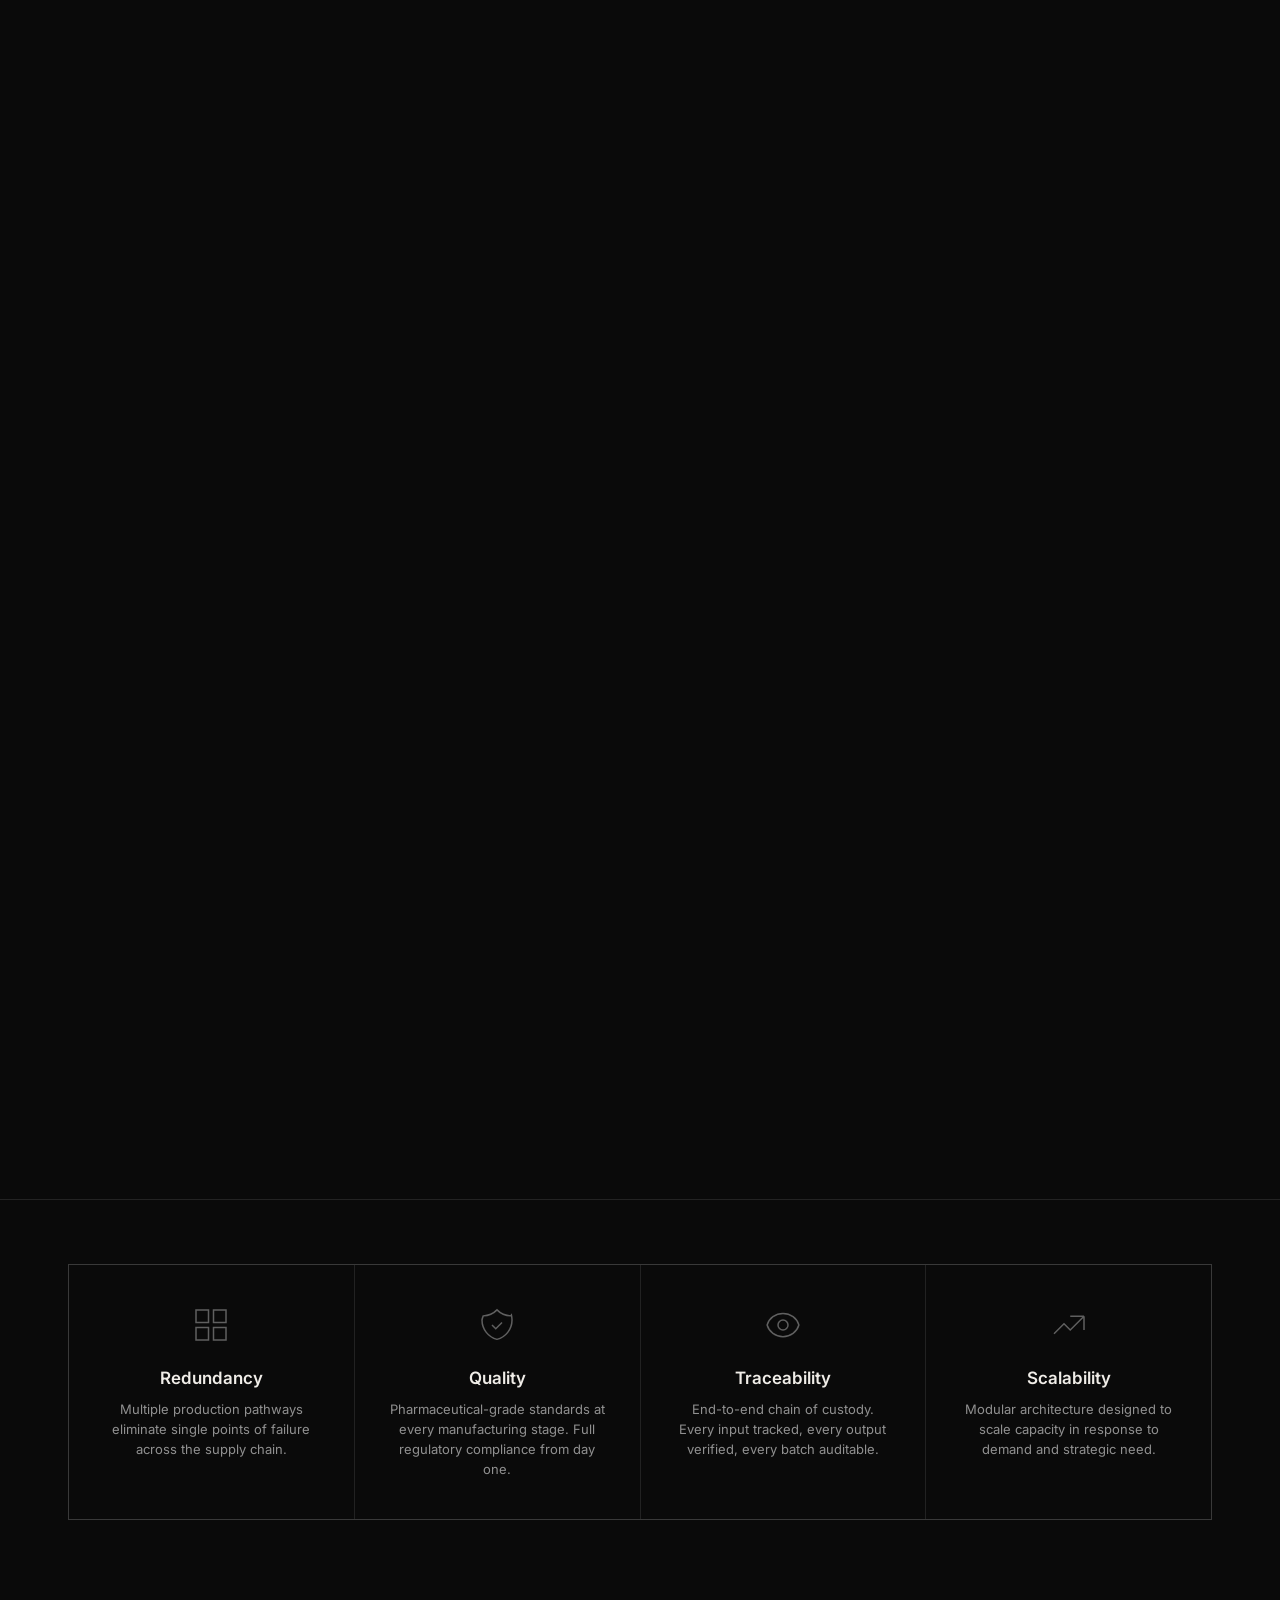
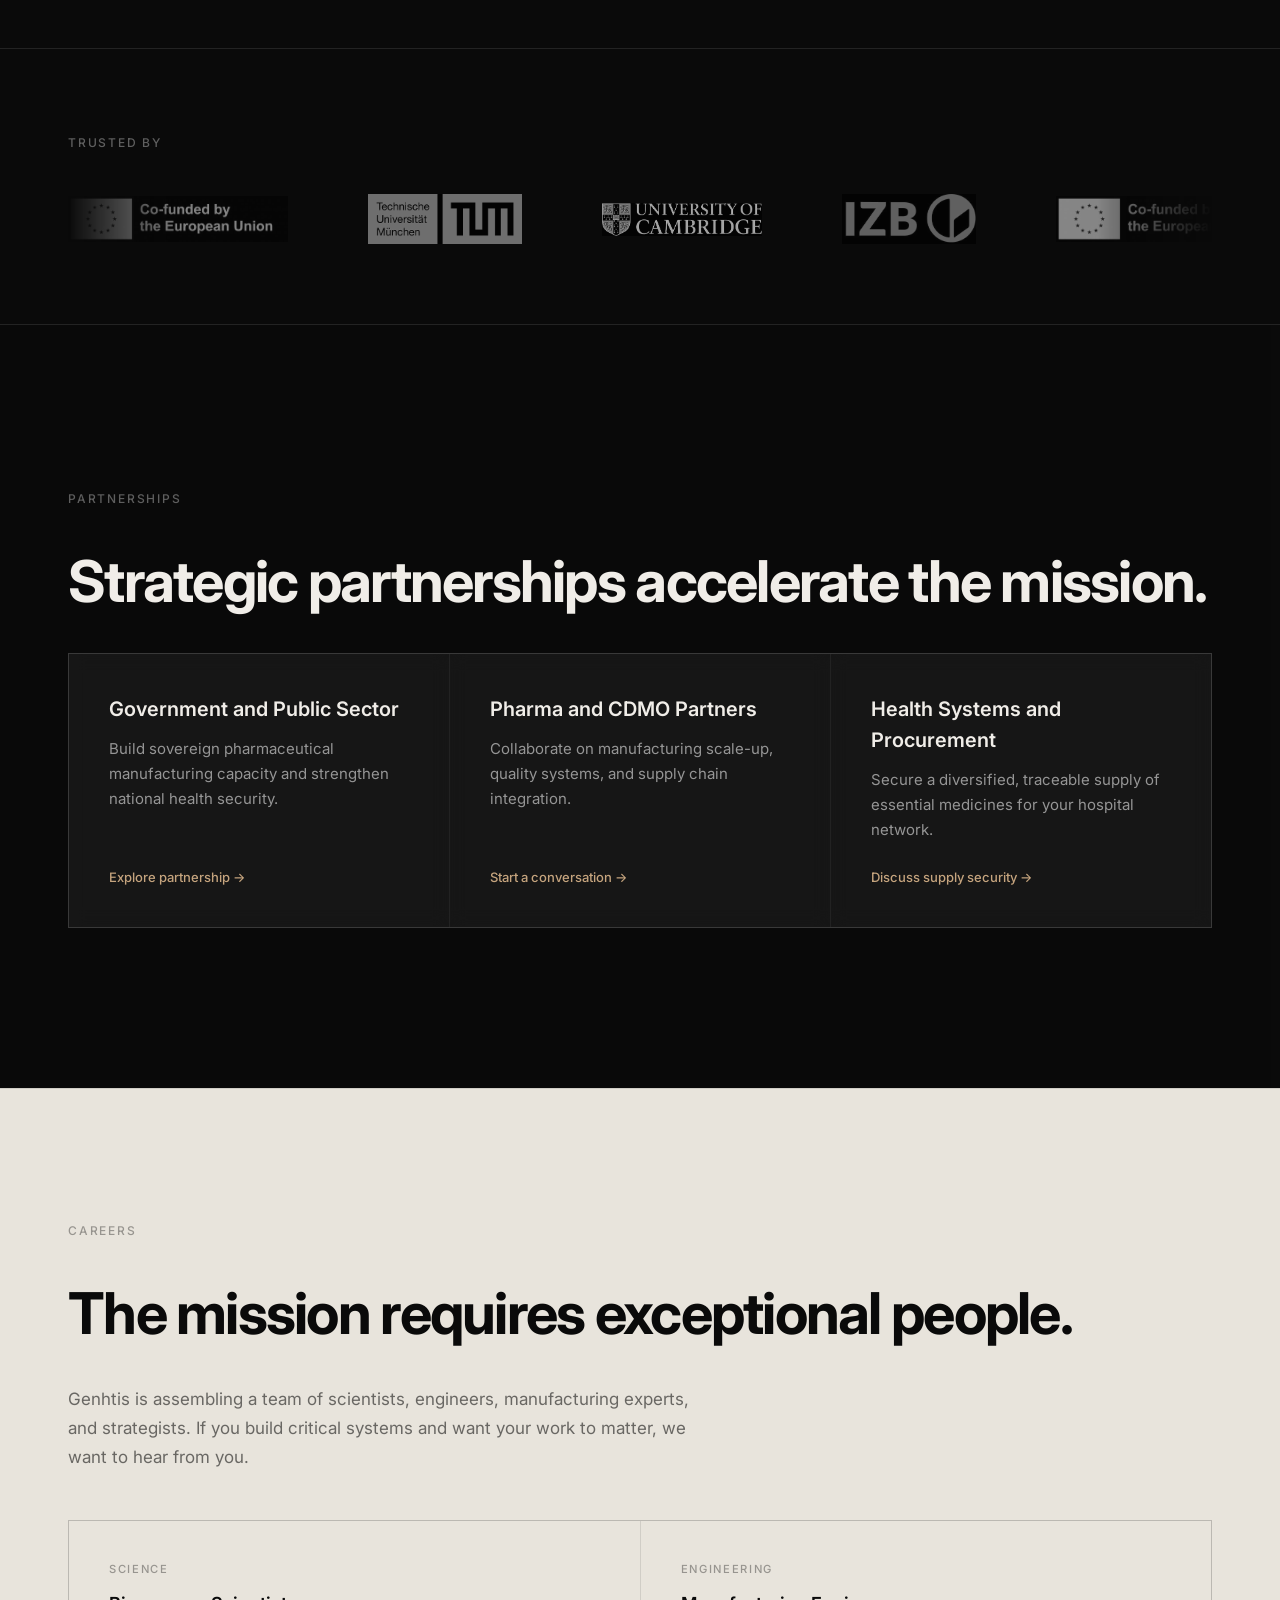
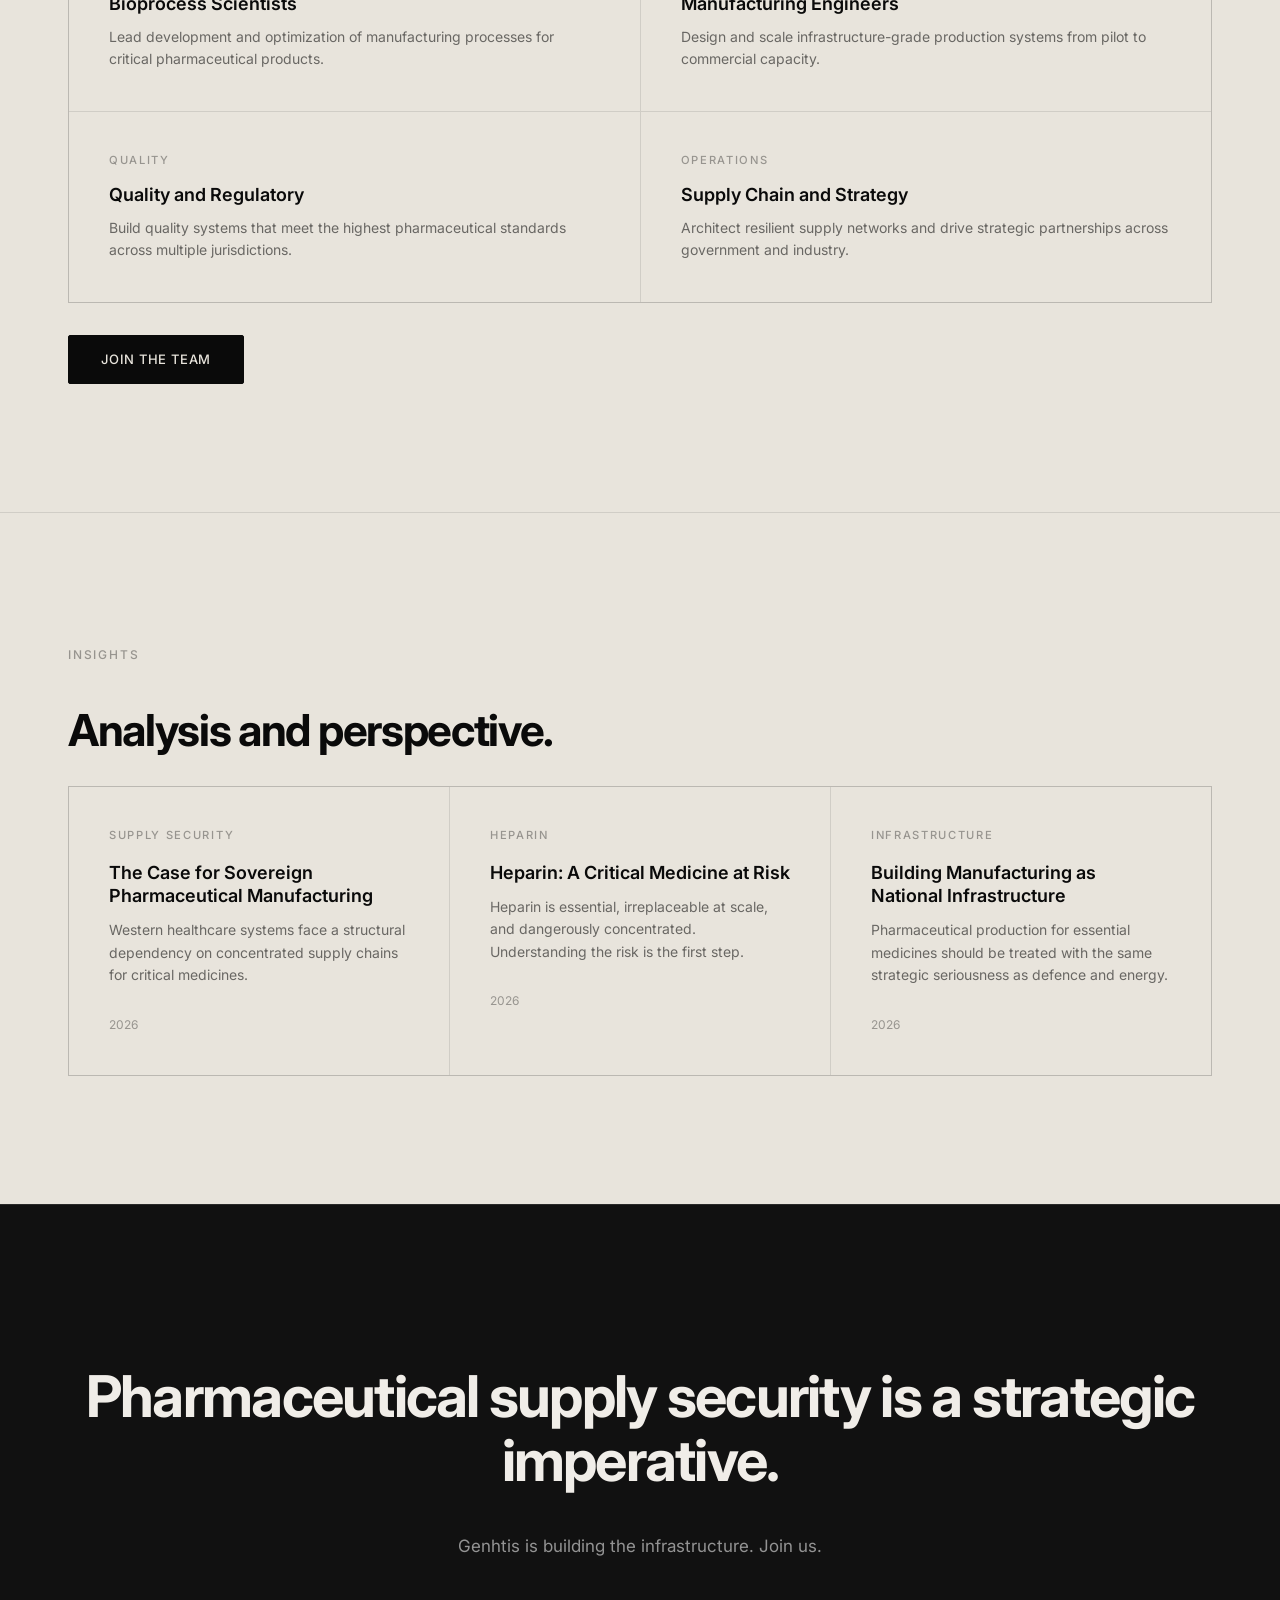
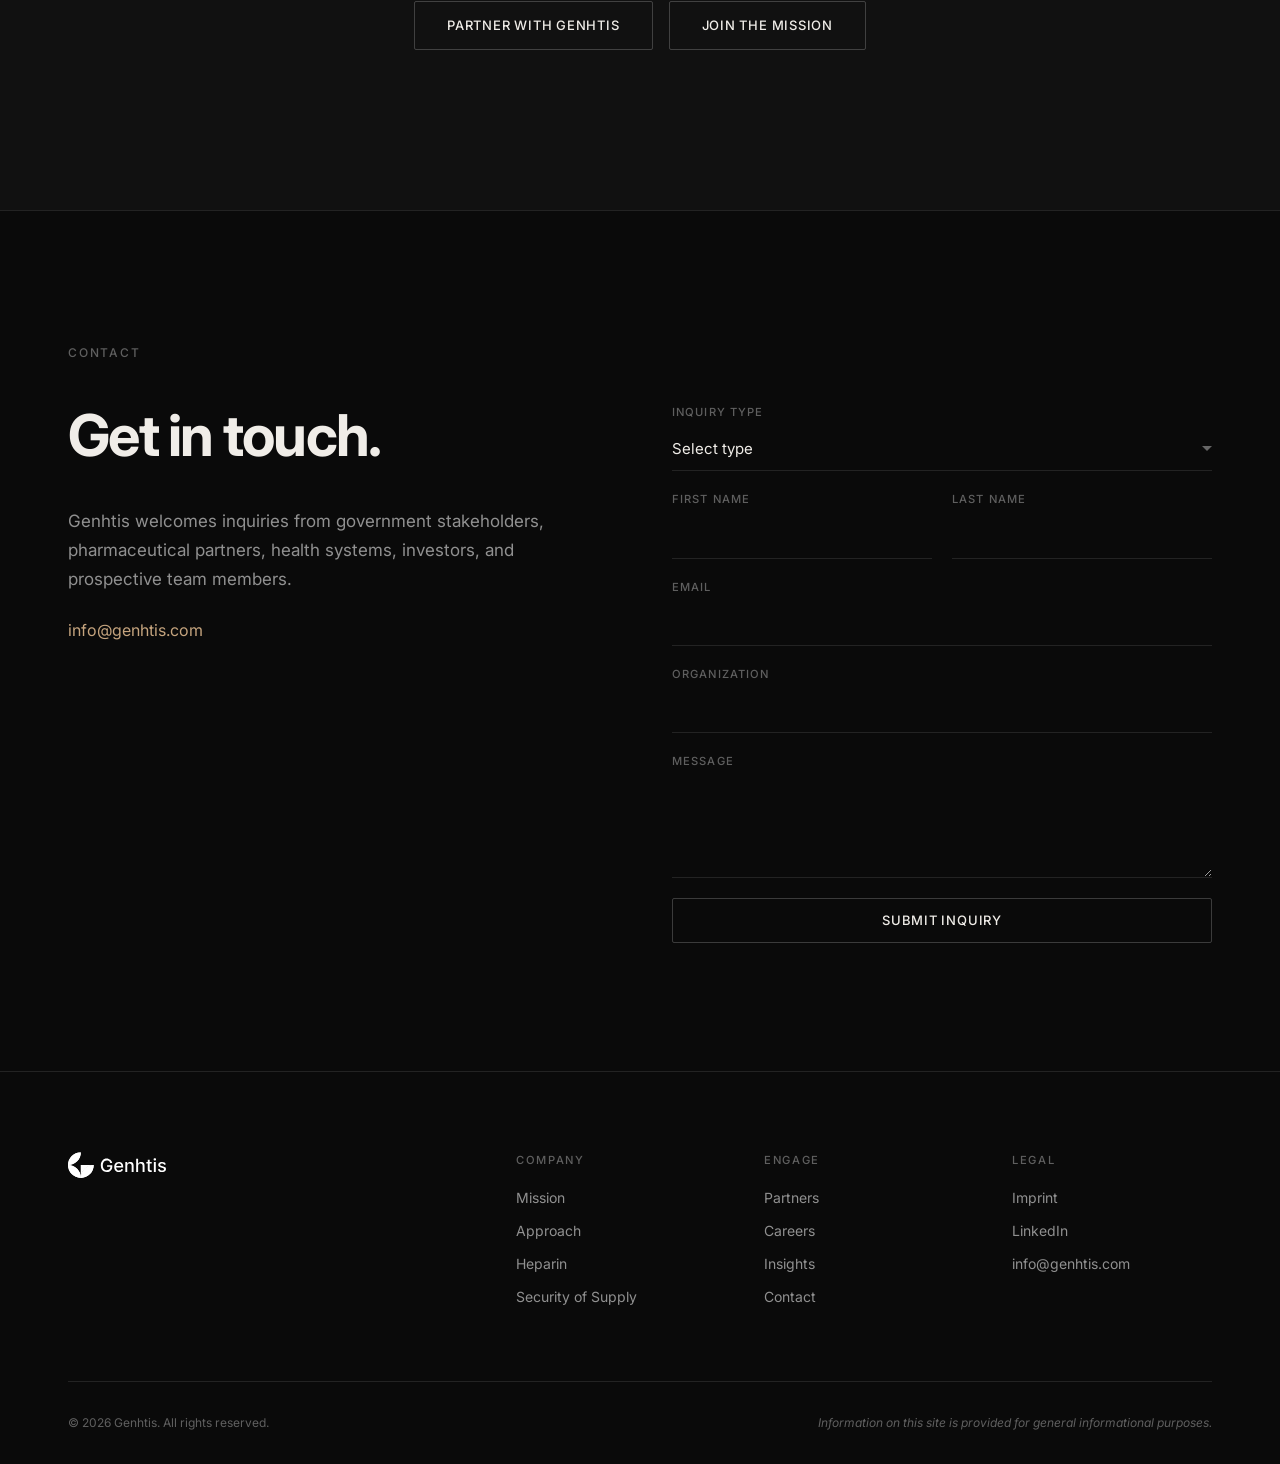
==== commit 9e3e8acc: "Replace hero video with highly compatible Apple m4v encoding to fix Vercel web playback" ====
--- a/index.html
+++ b/index.html
@@ -58,7 +58,7 @@
     <section class="hero" id="hero">
         <div class="hero__video-wrap">
             <video class="hero__video" autoplay muted loop playsinline>
-                <source src="Images/my-movie-4-web.mp4" type="video/mp4">
+                <source src="Images/my-movie-4-web.m4v" type="video/mp4">
             </video>
             <div class="hero__video-overlay"></div>
         </div>
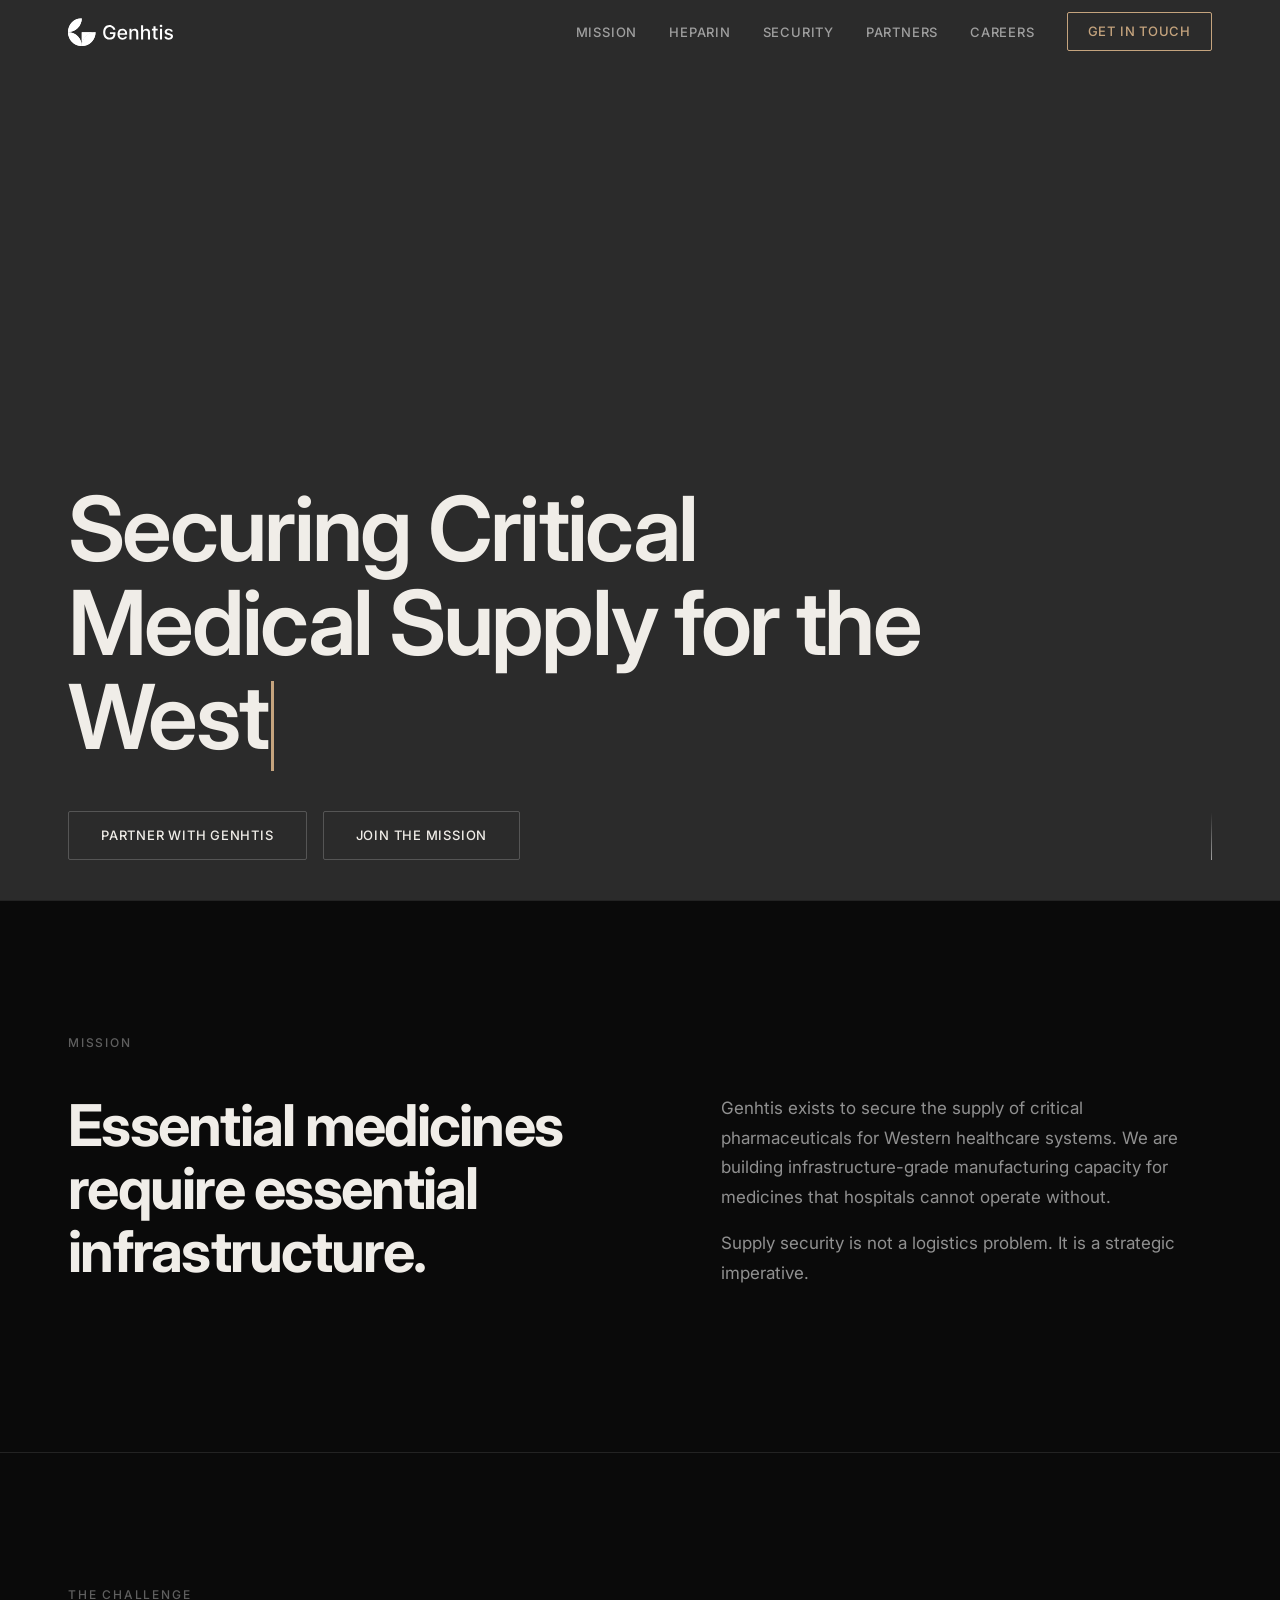
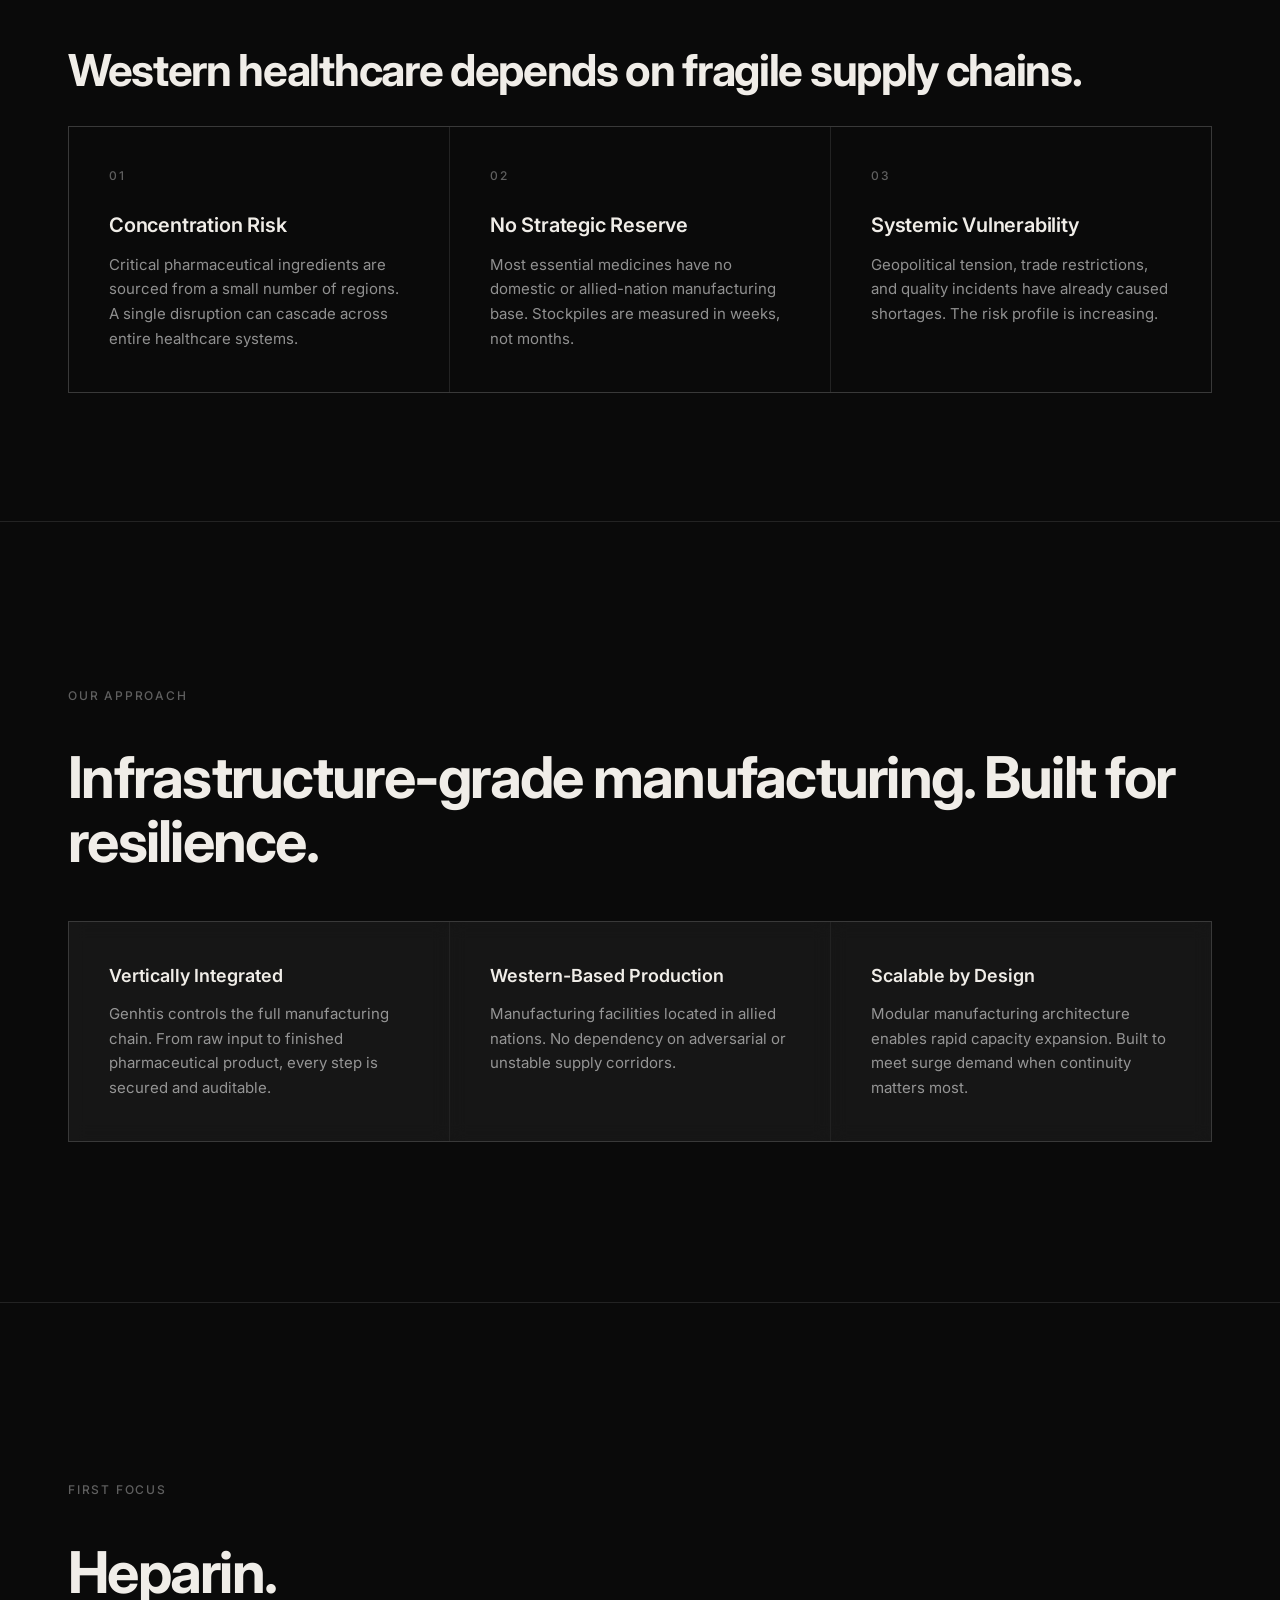
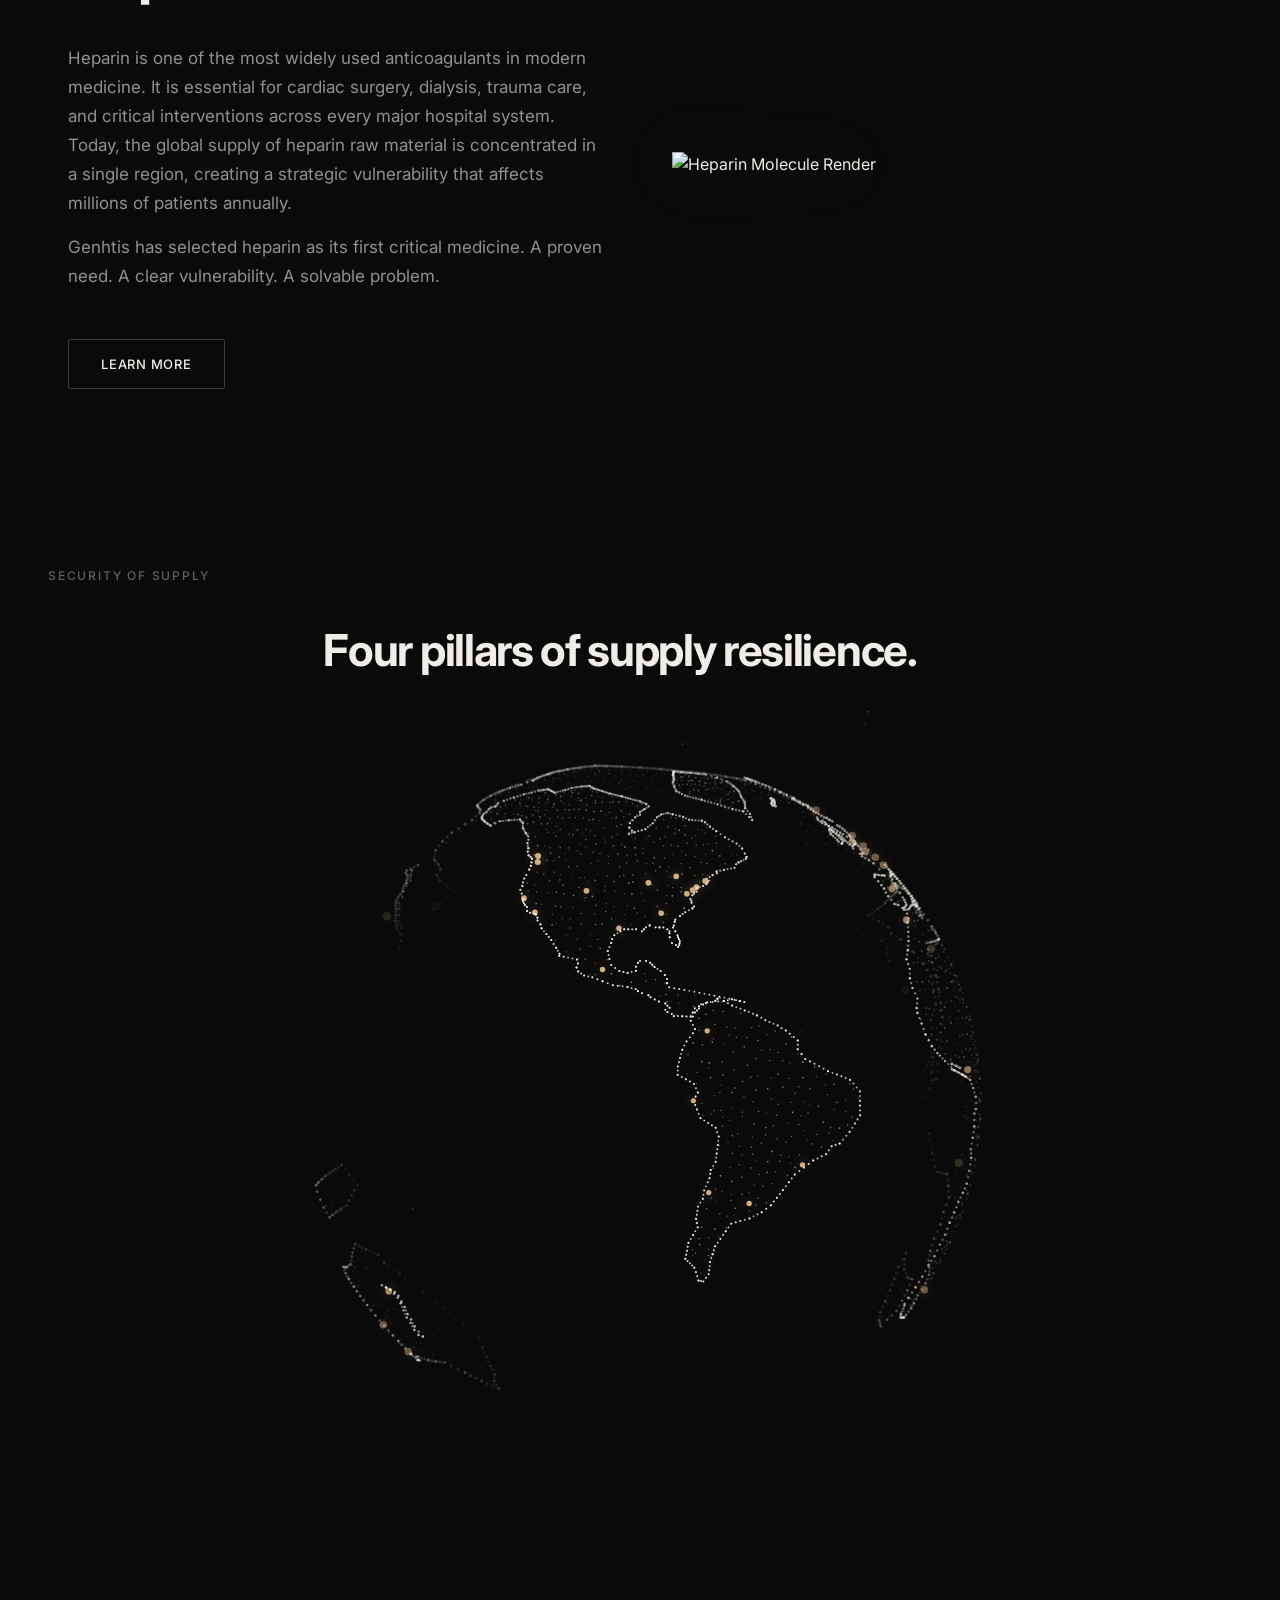
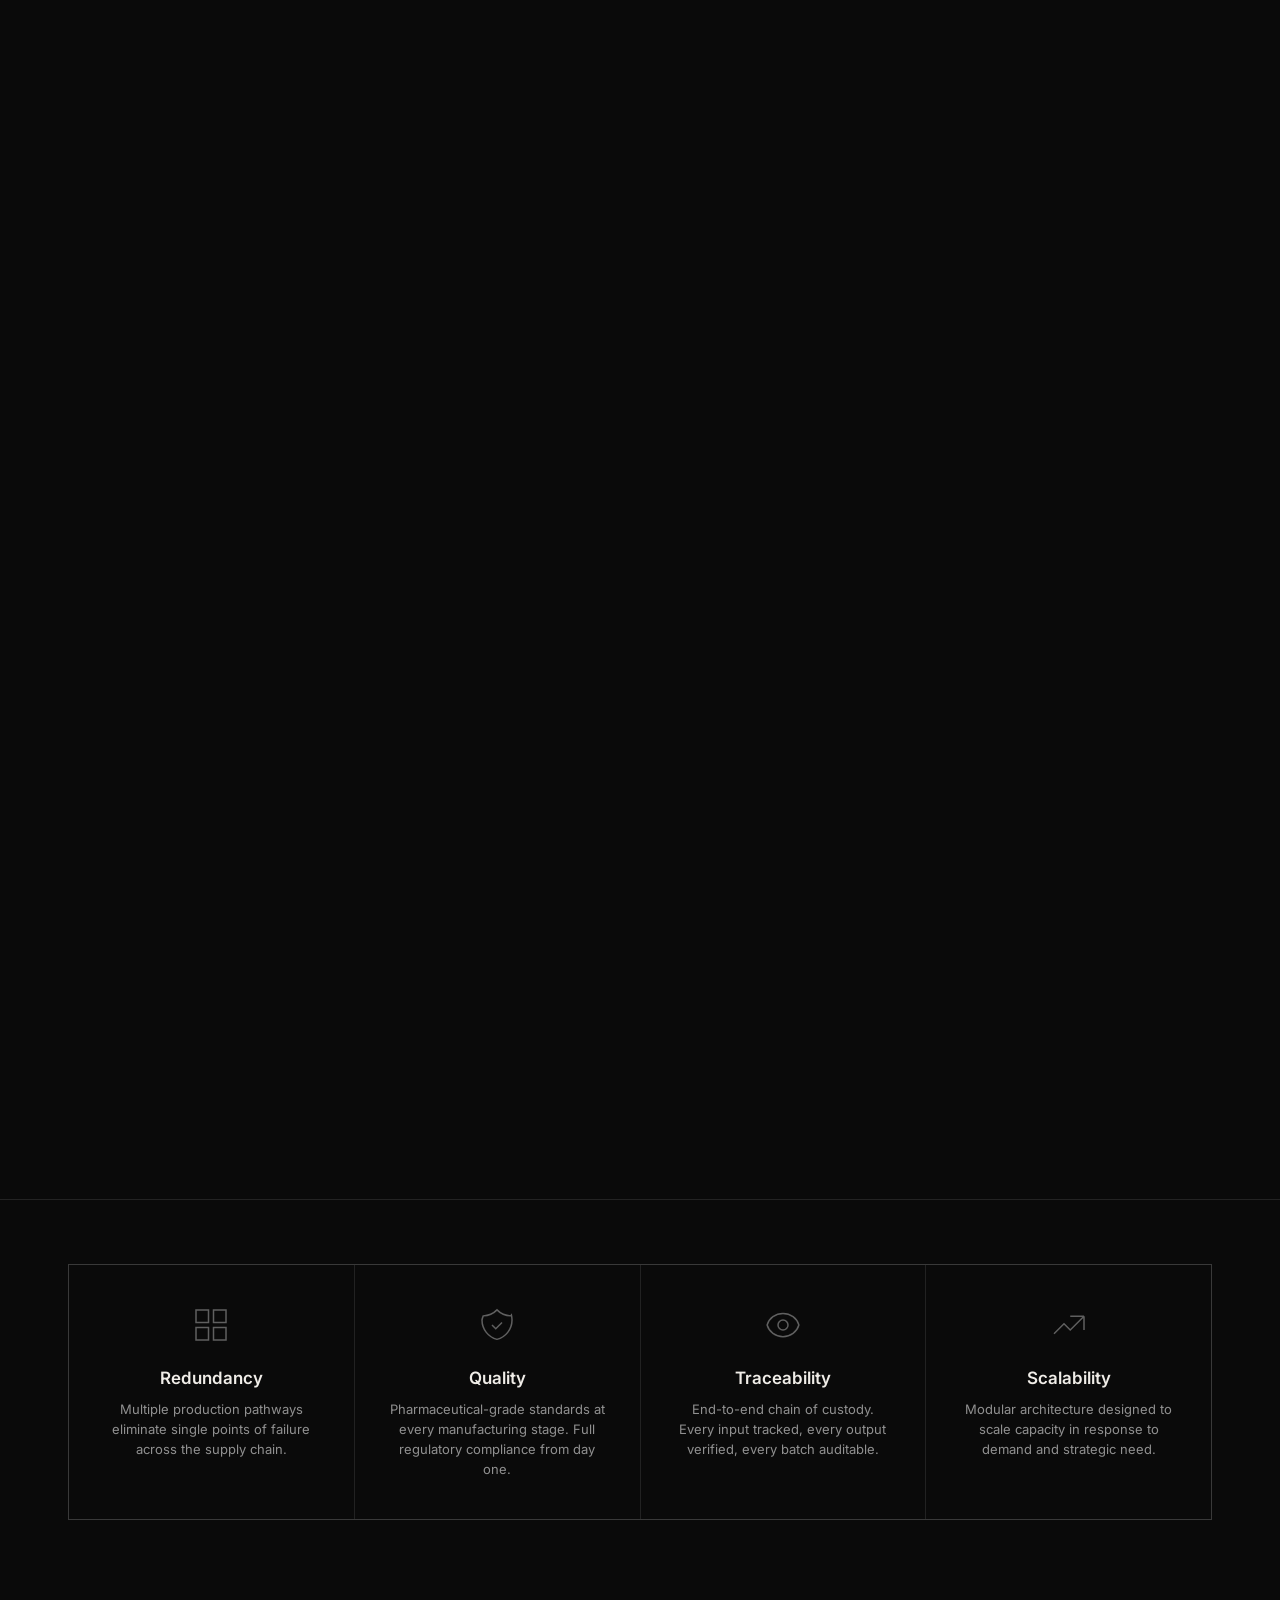
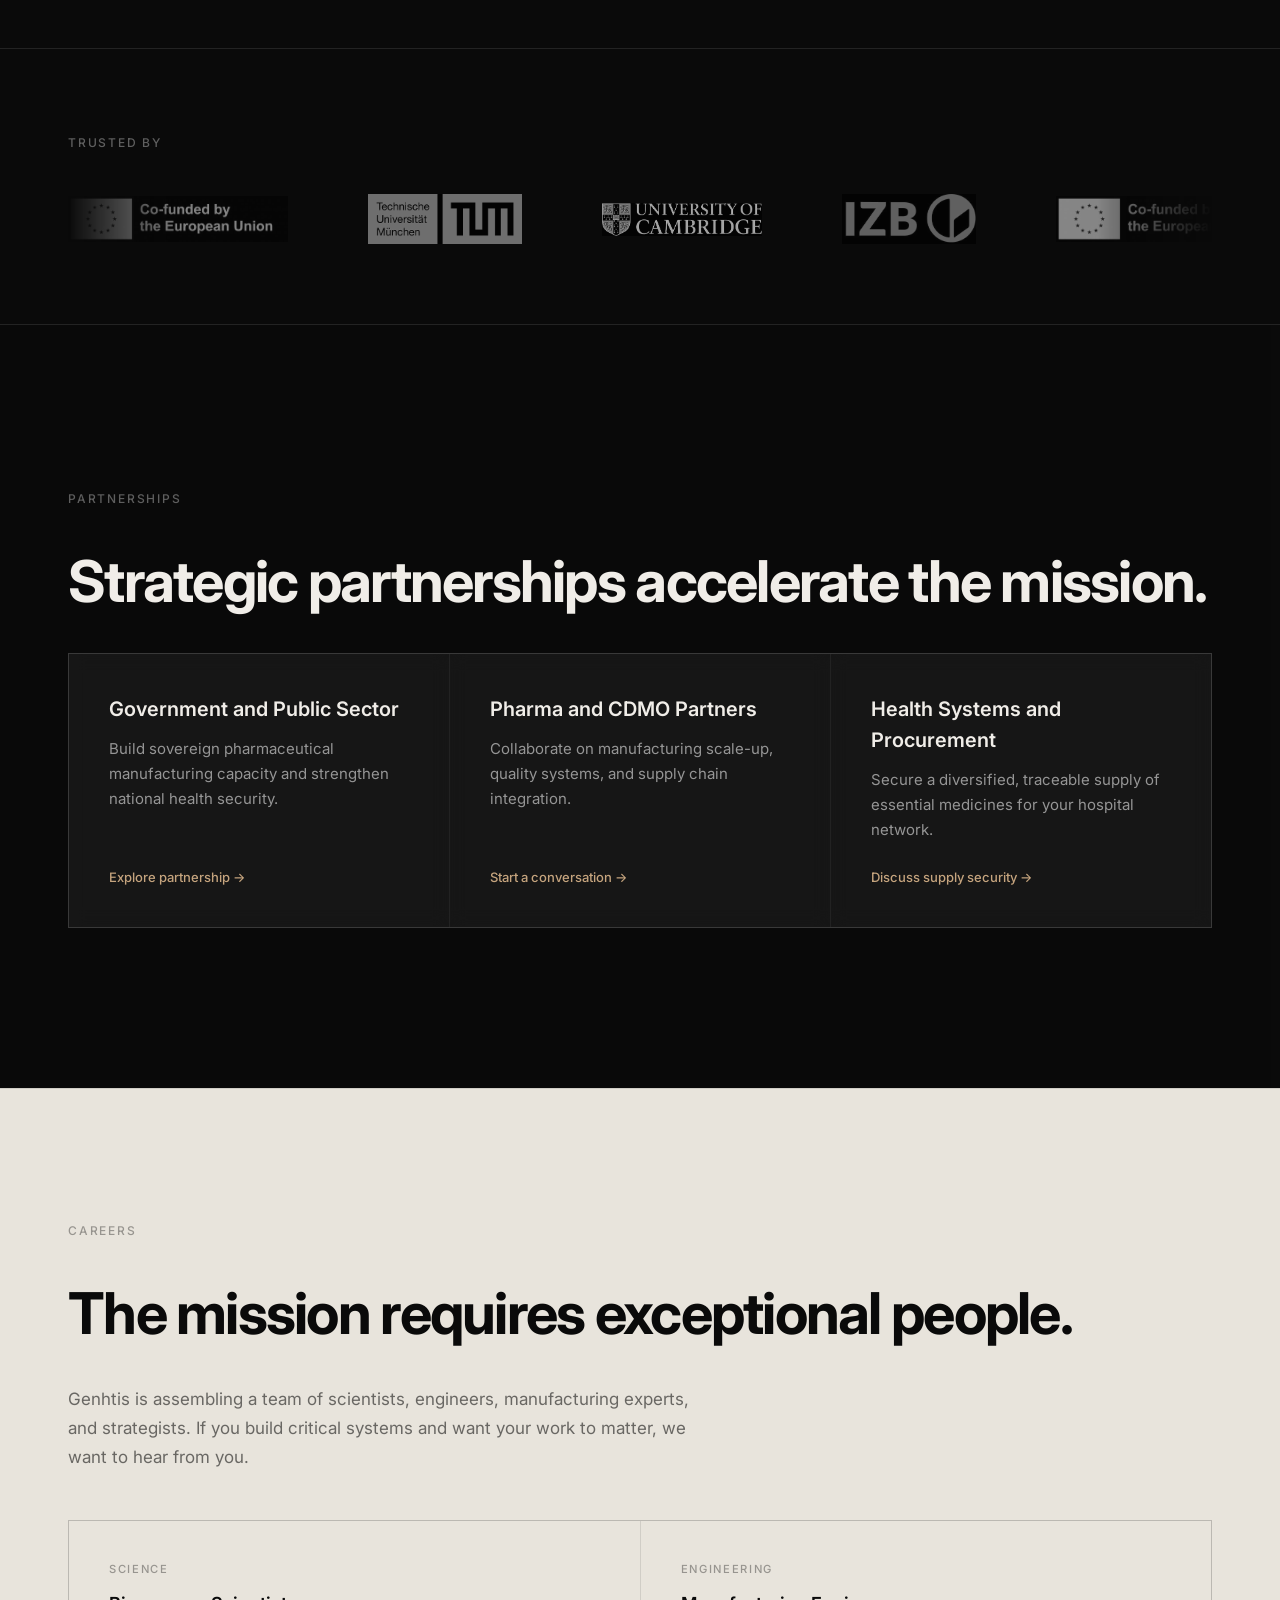
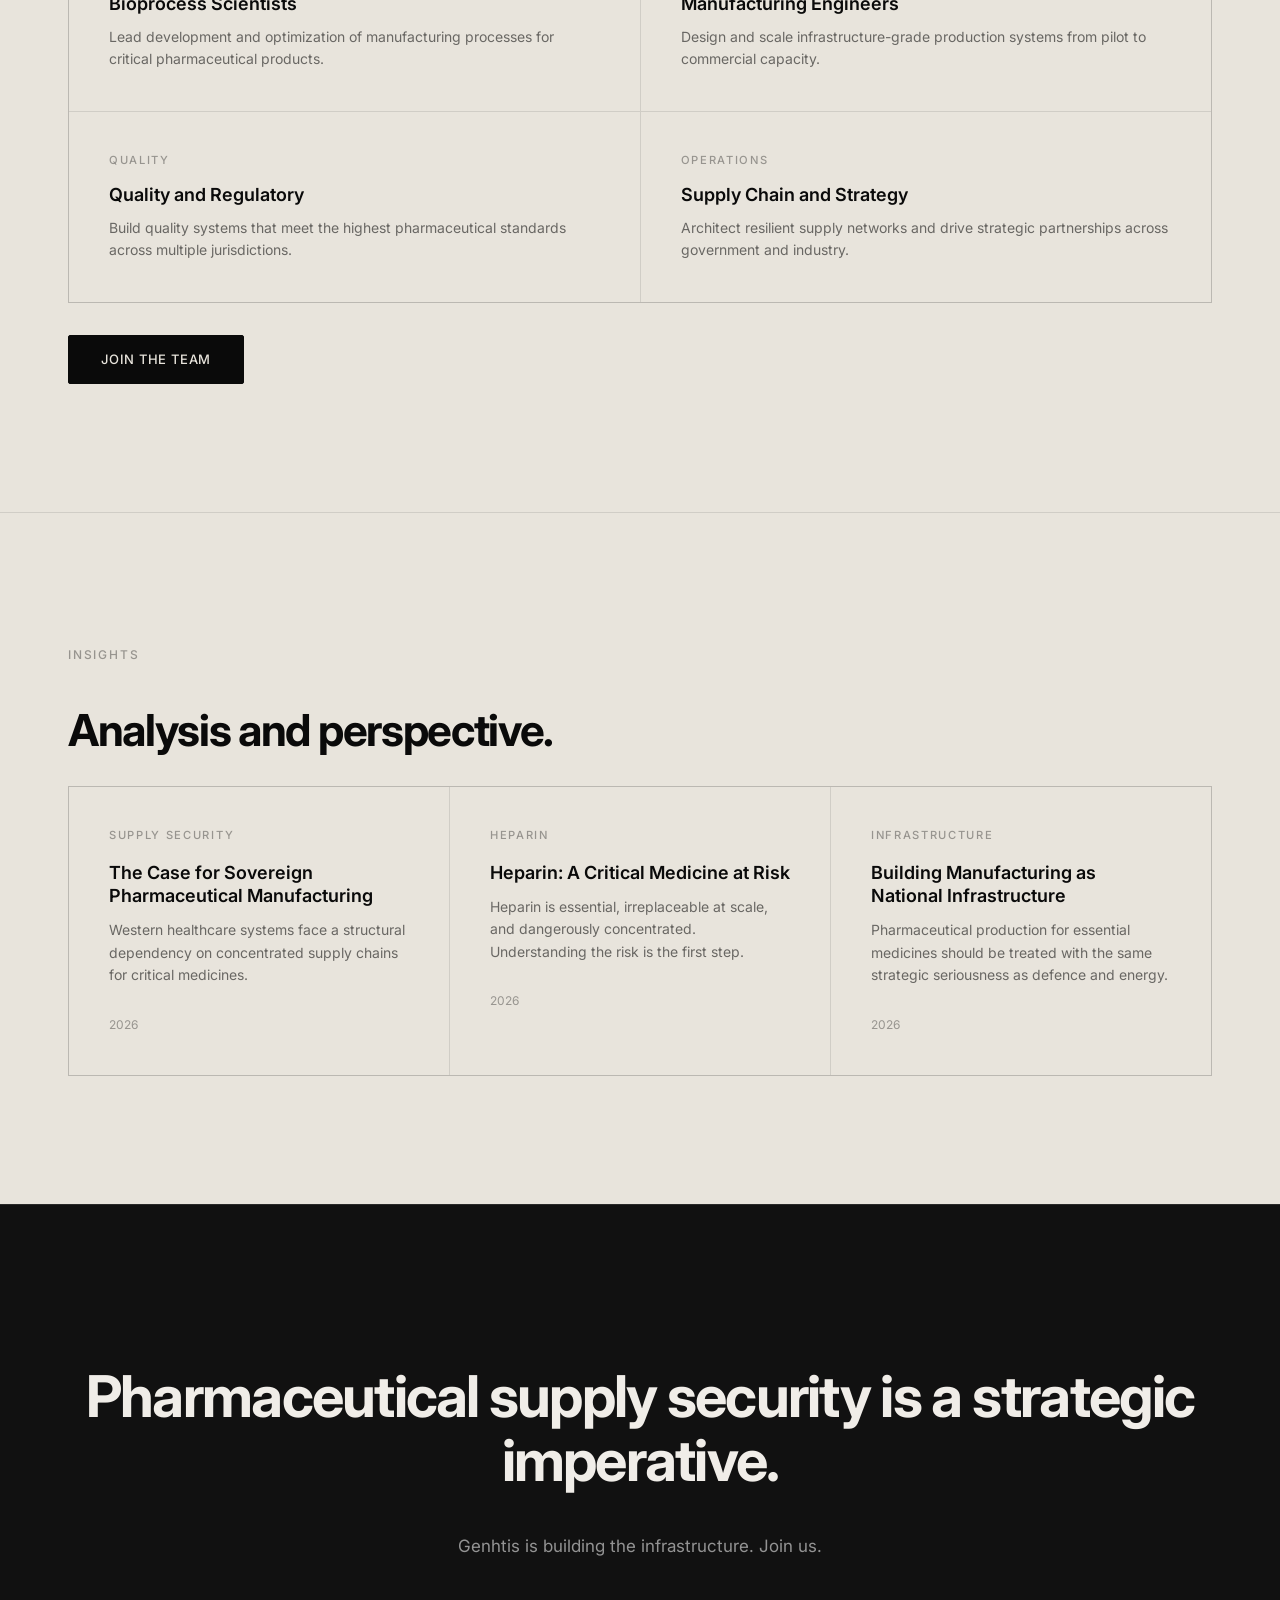
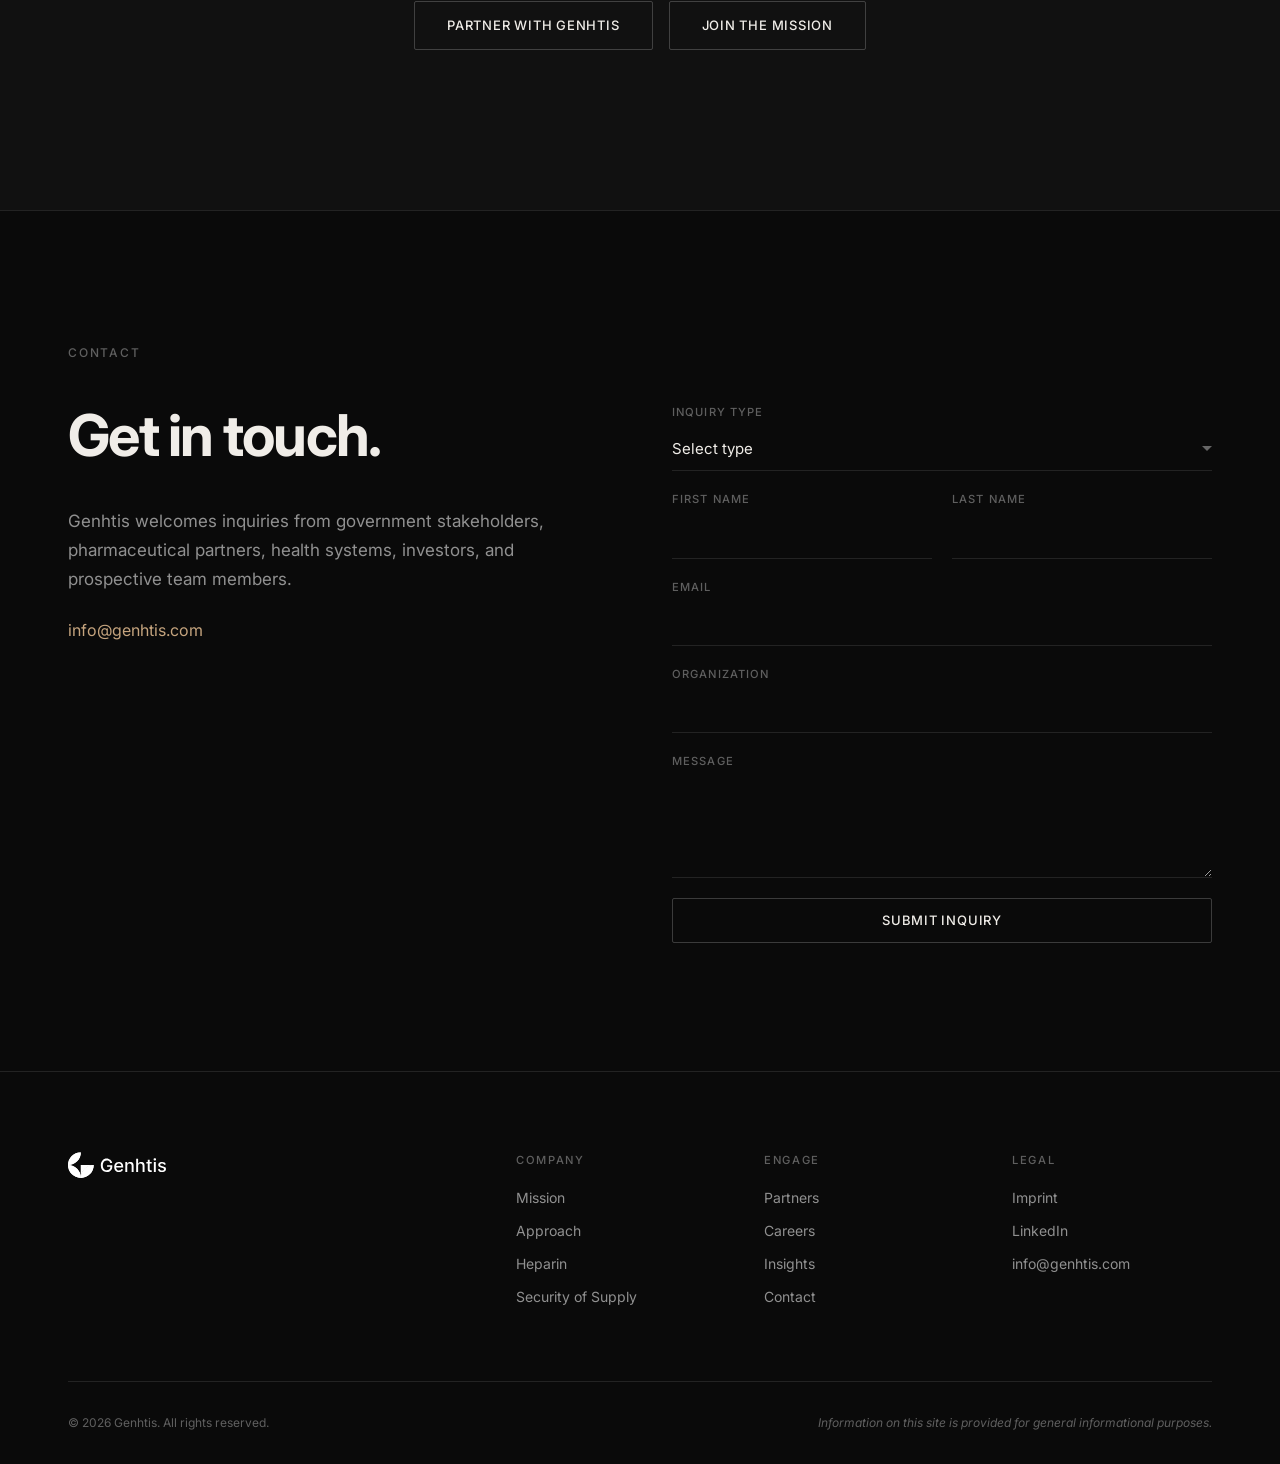
==== commit c1e244e9: "Add Vercel Analytics script" ====
--- a/index.html
+++ b/index.html
@@ -13,6 +13,7 @@
         rel="stylesheet">
     <link rel="stylesheet" href="style.css">
     <link rel="icon" type="image/svg+xml" href="Images/favicon.svg">
+    <script defer src="/_vercel/insights/script.js"></script>
 </head>
 
 <body>
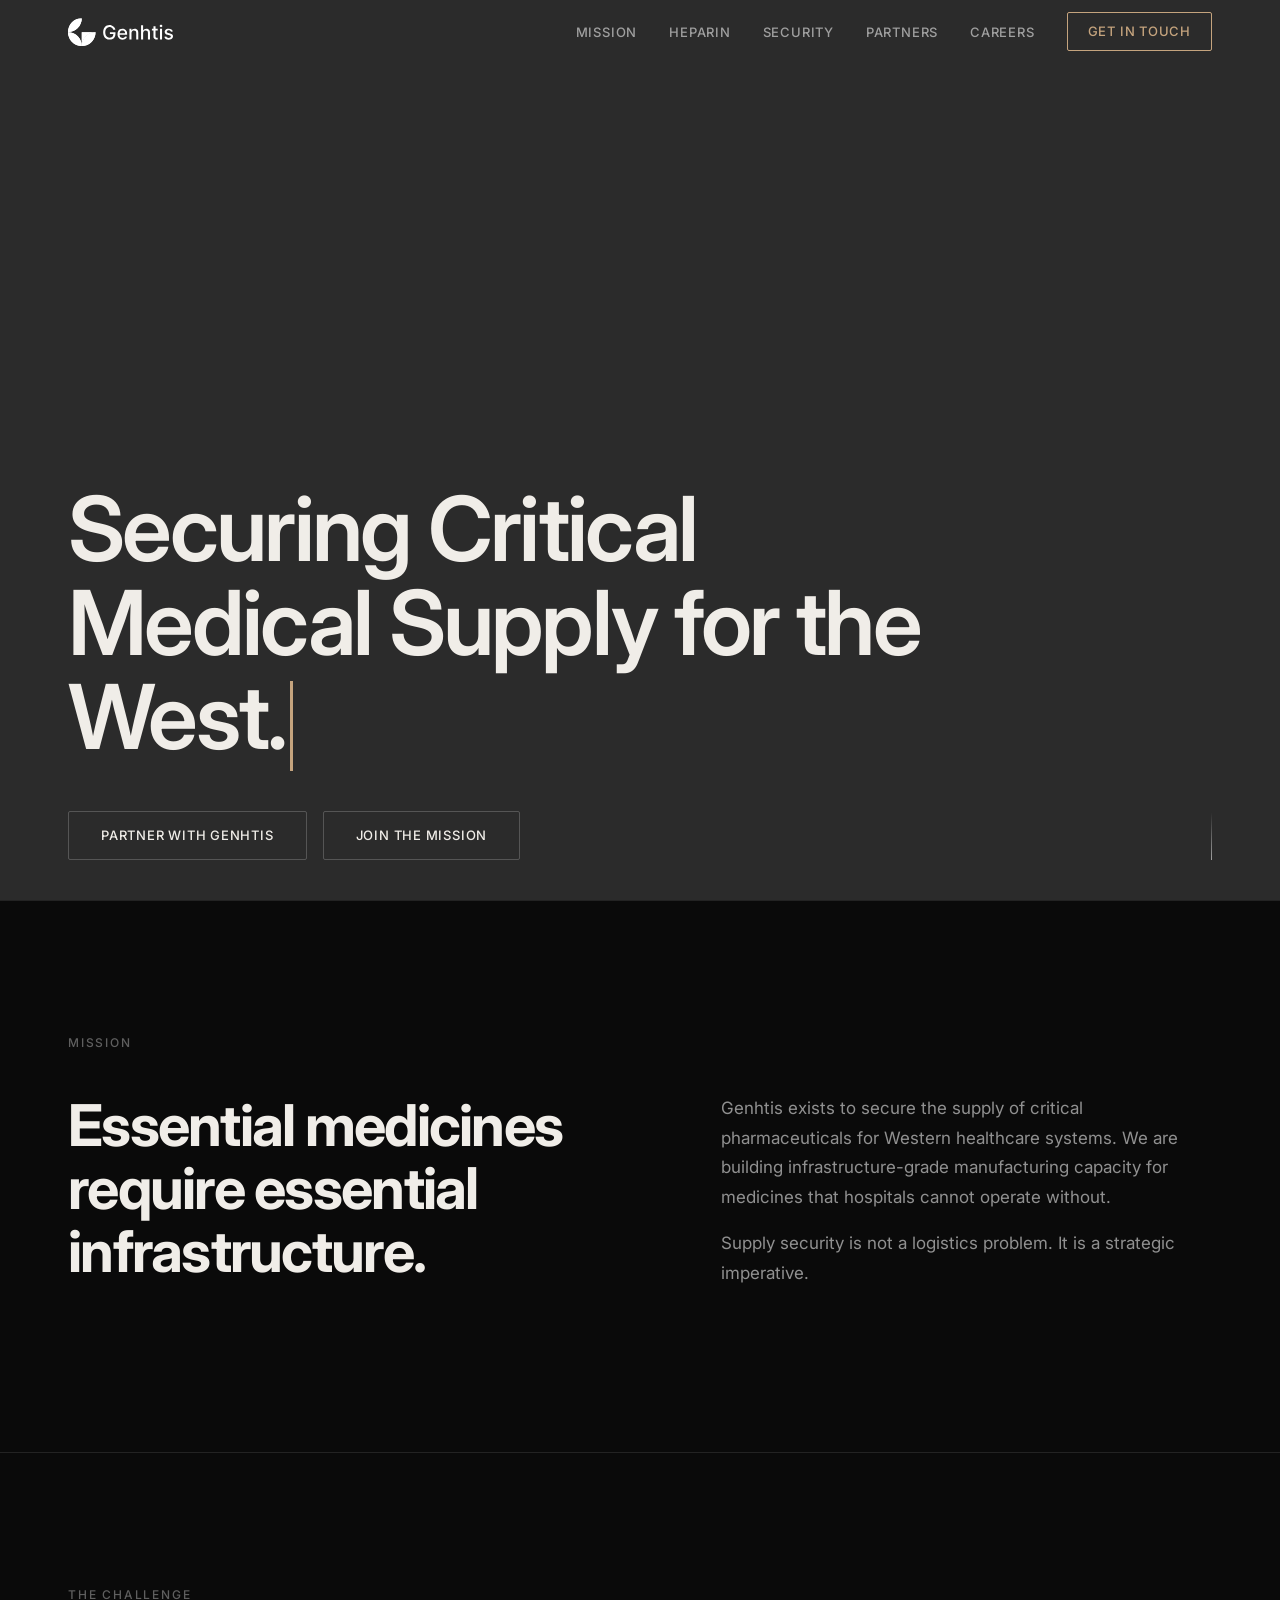
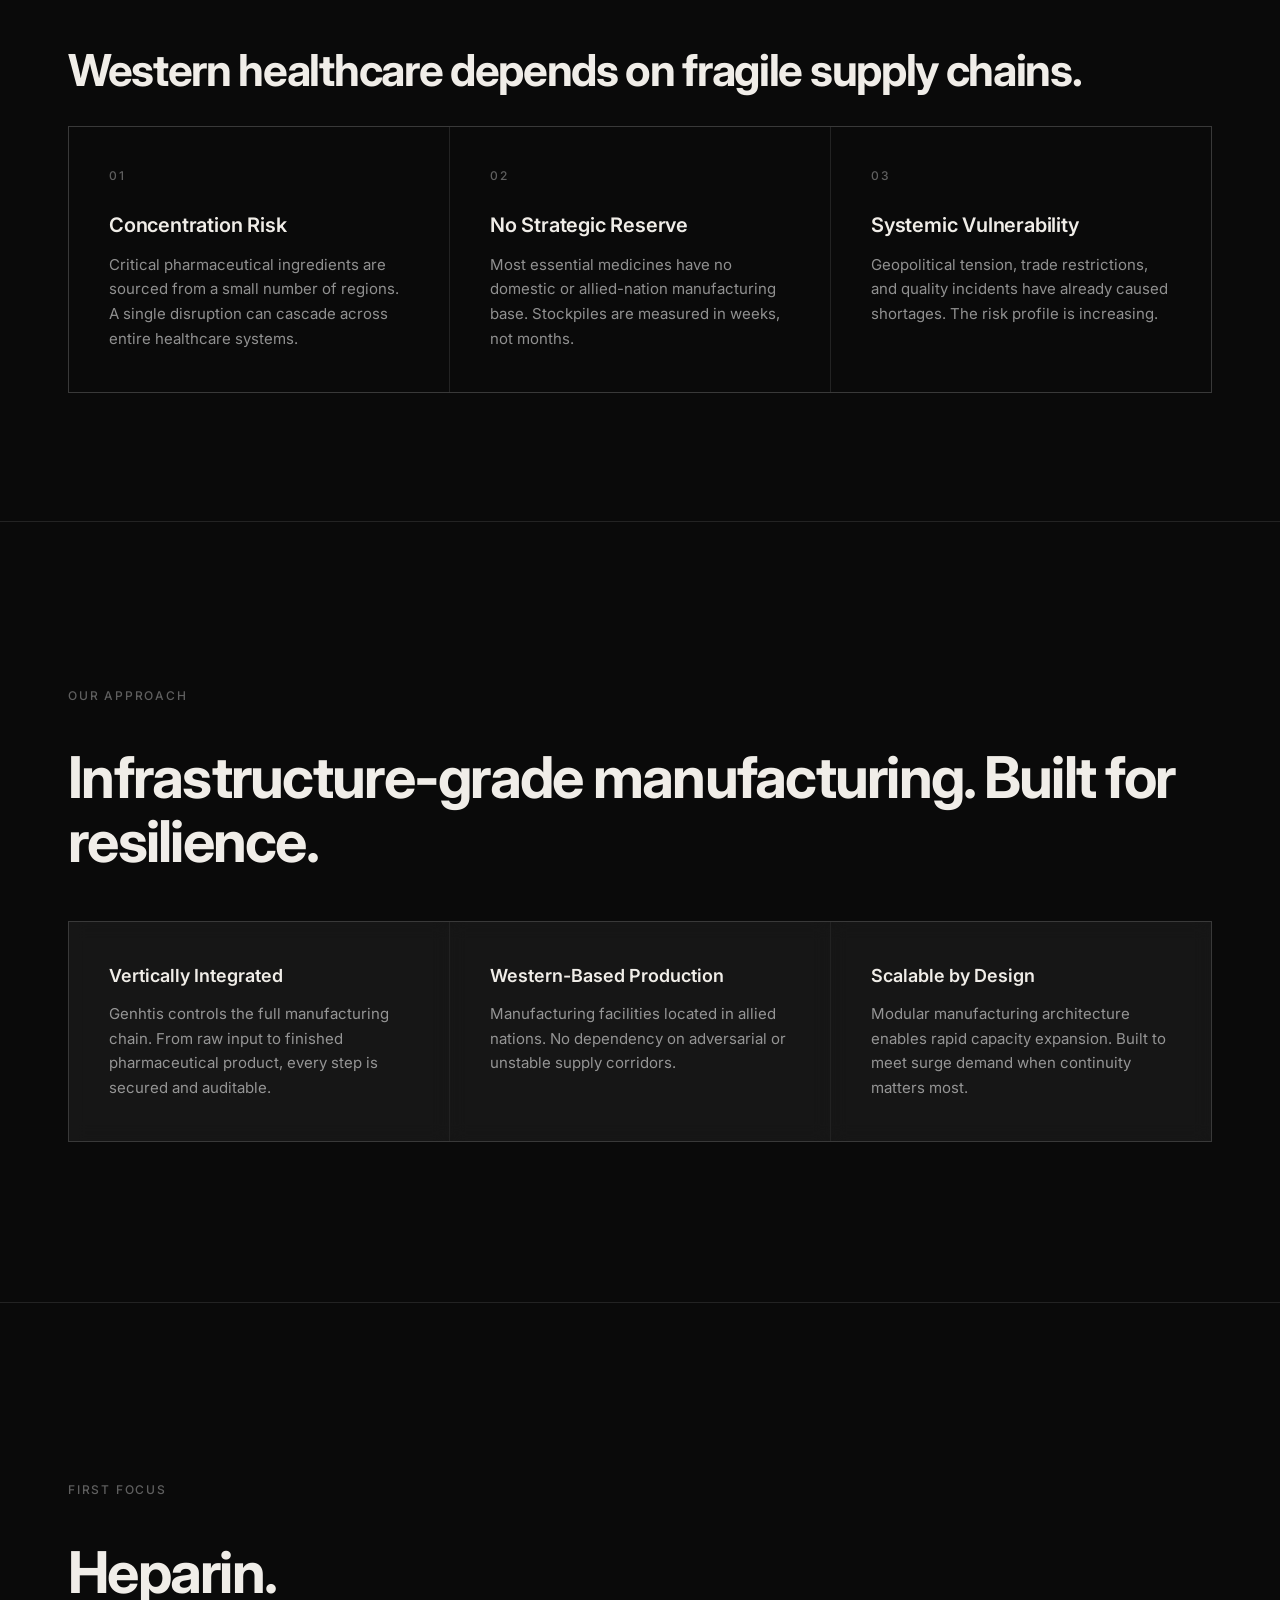
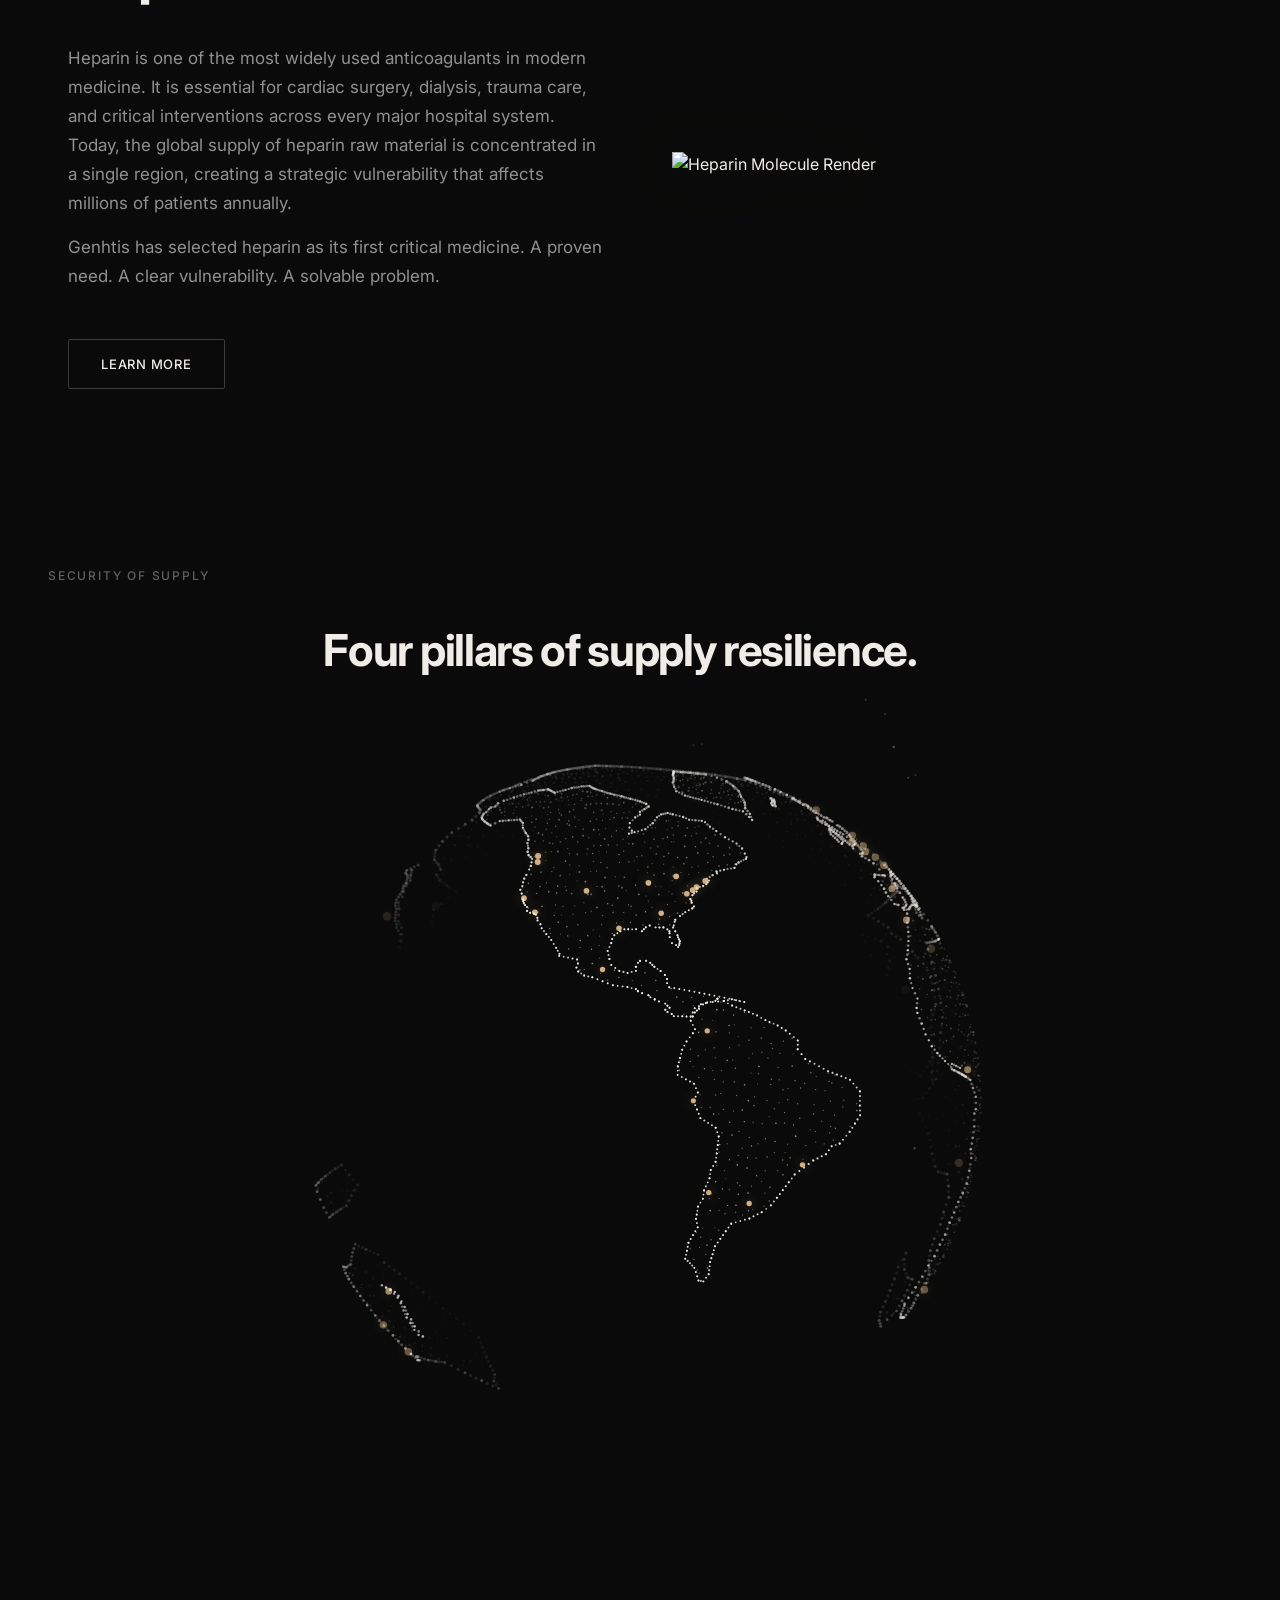
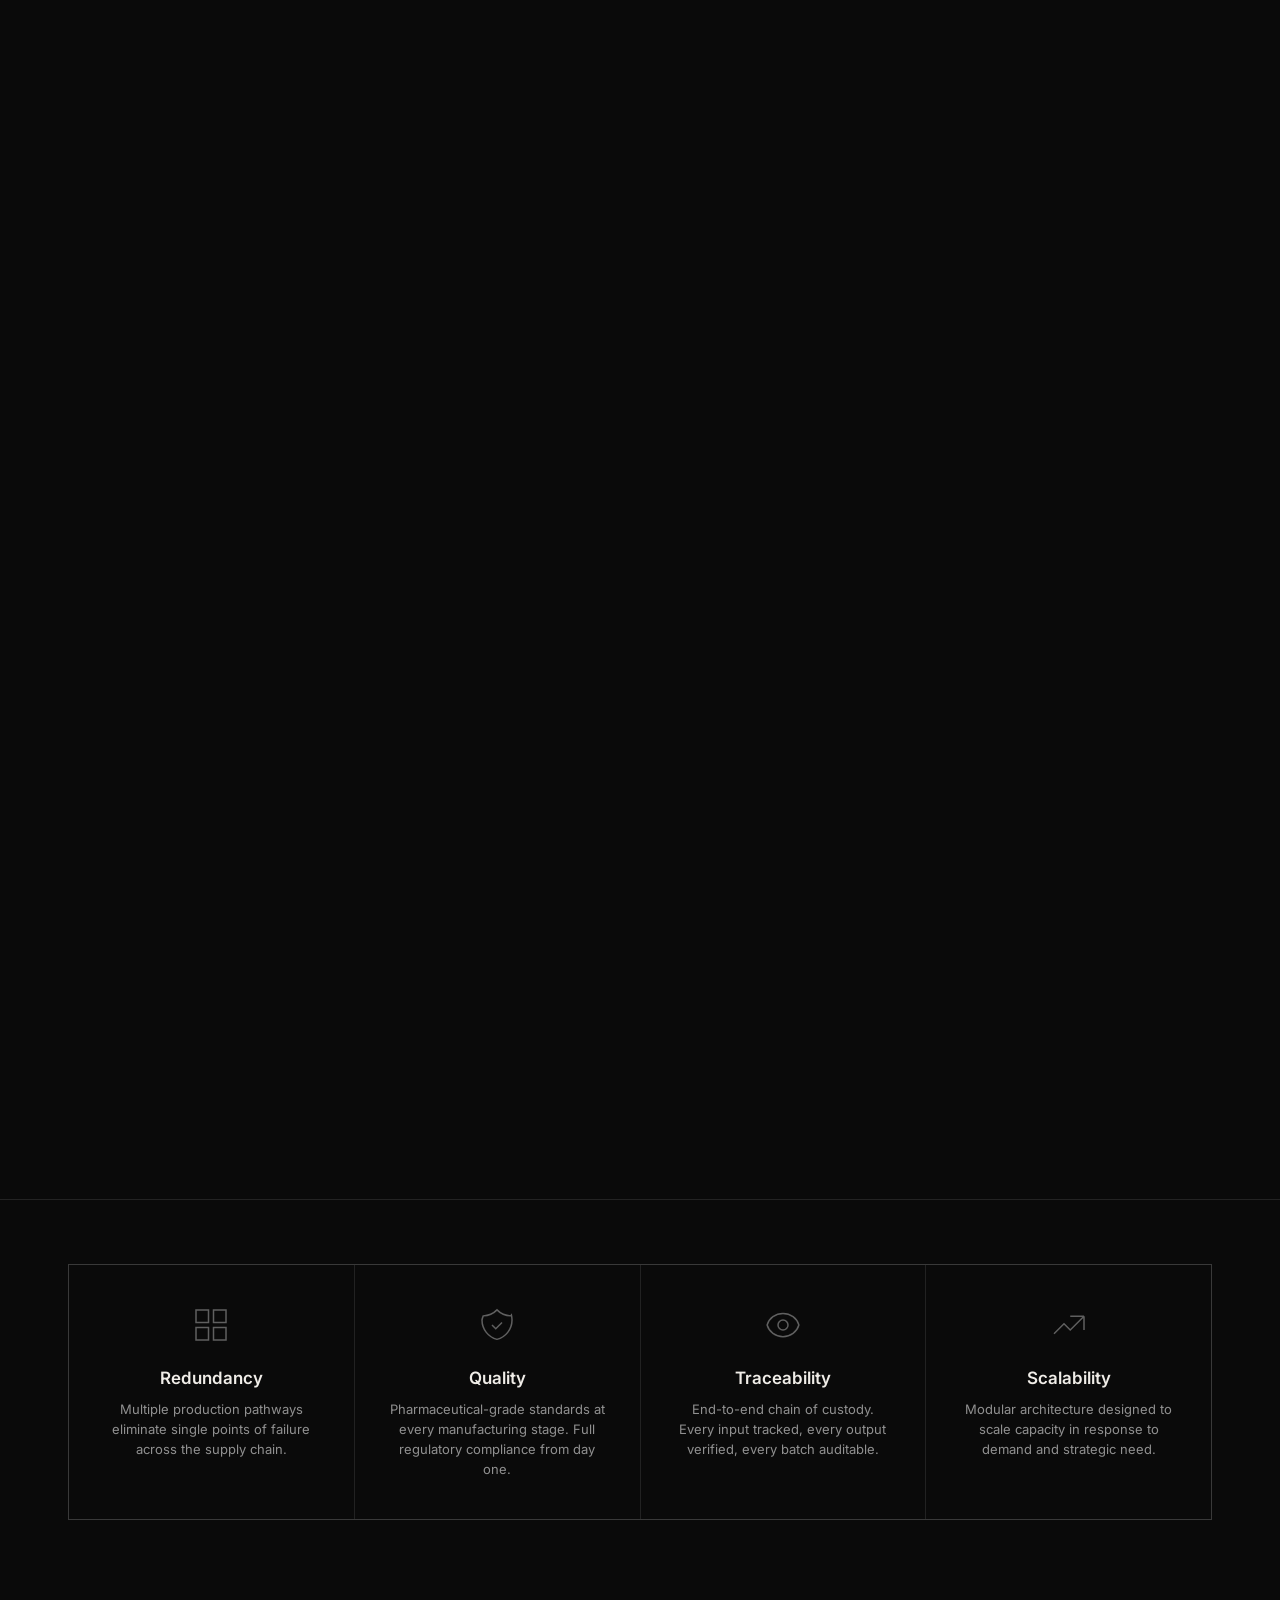
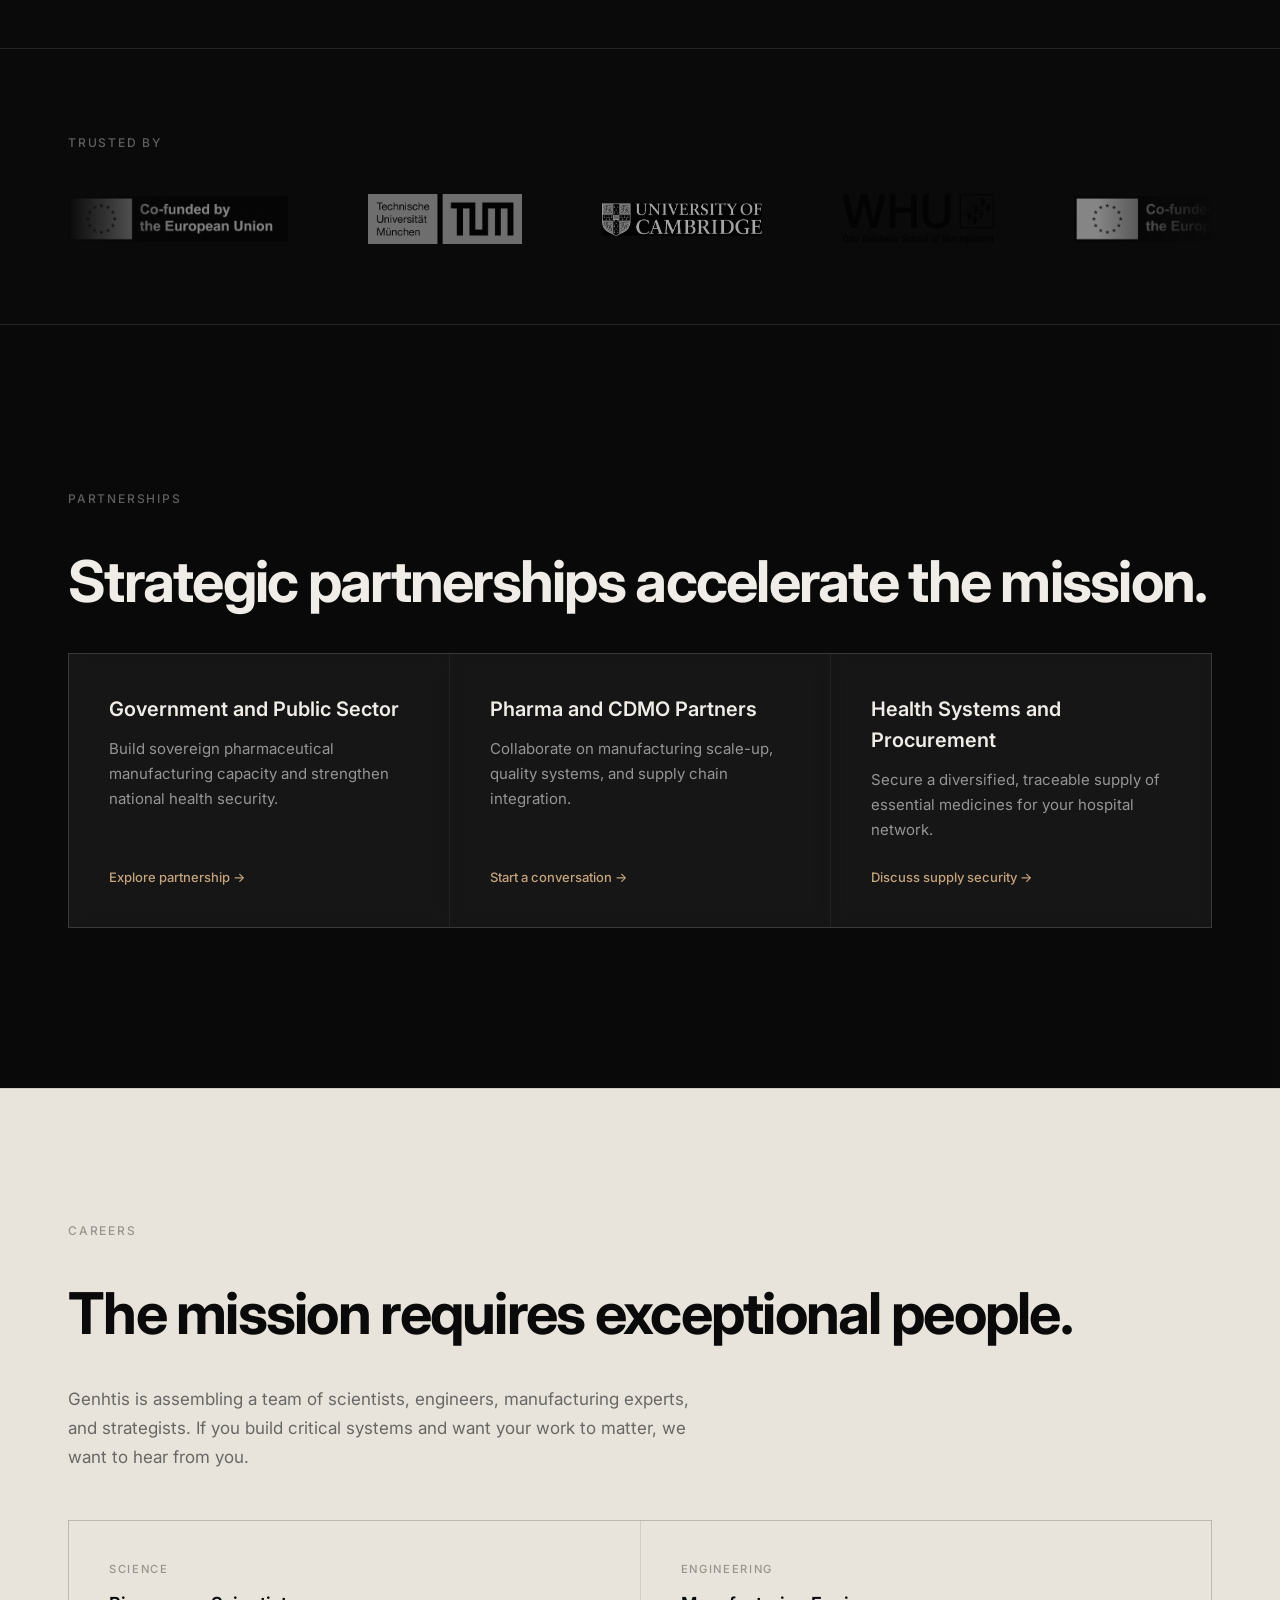
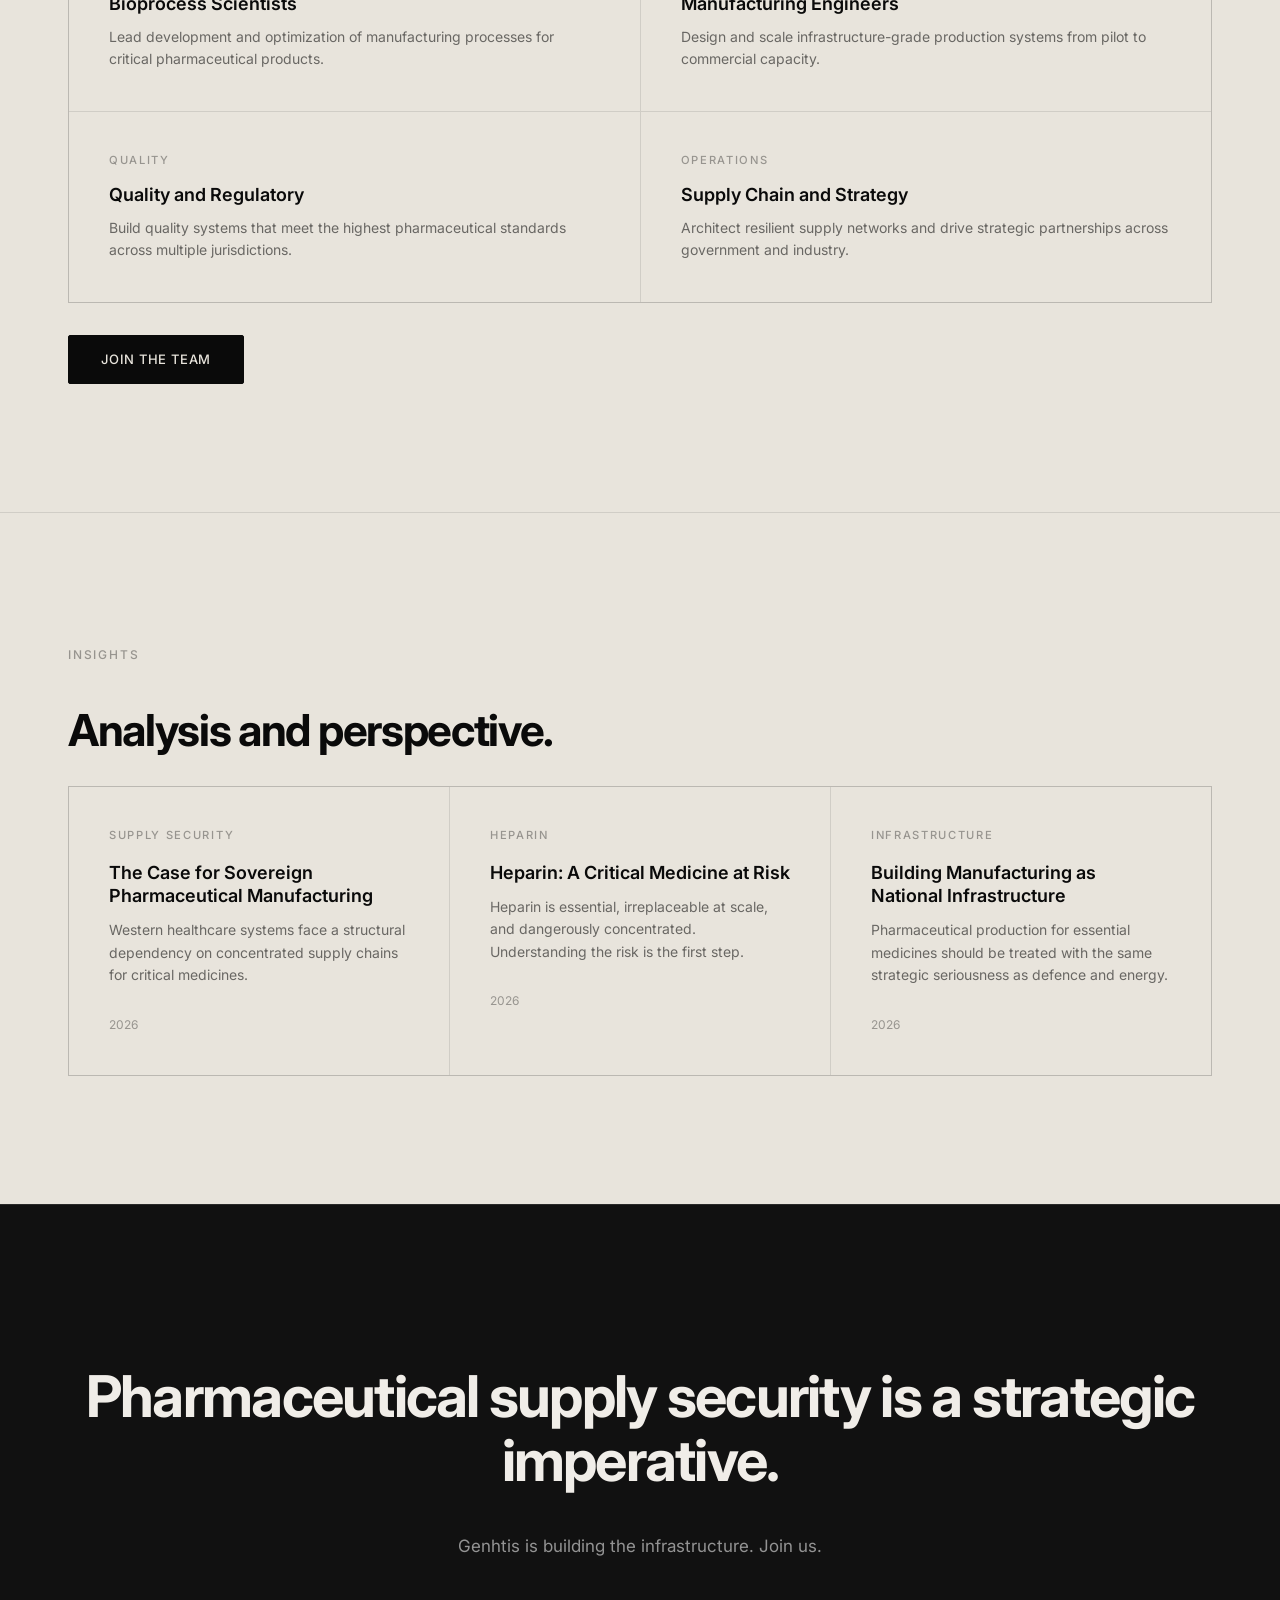
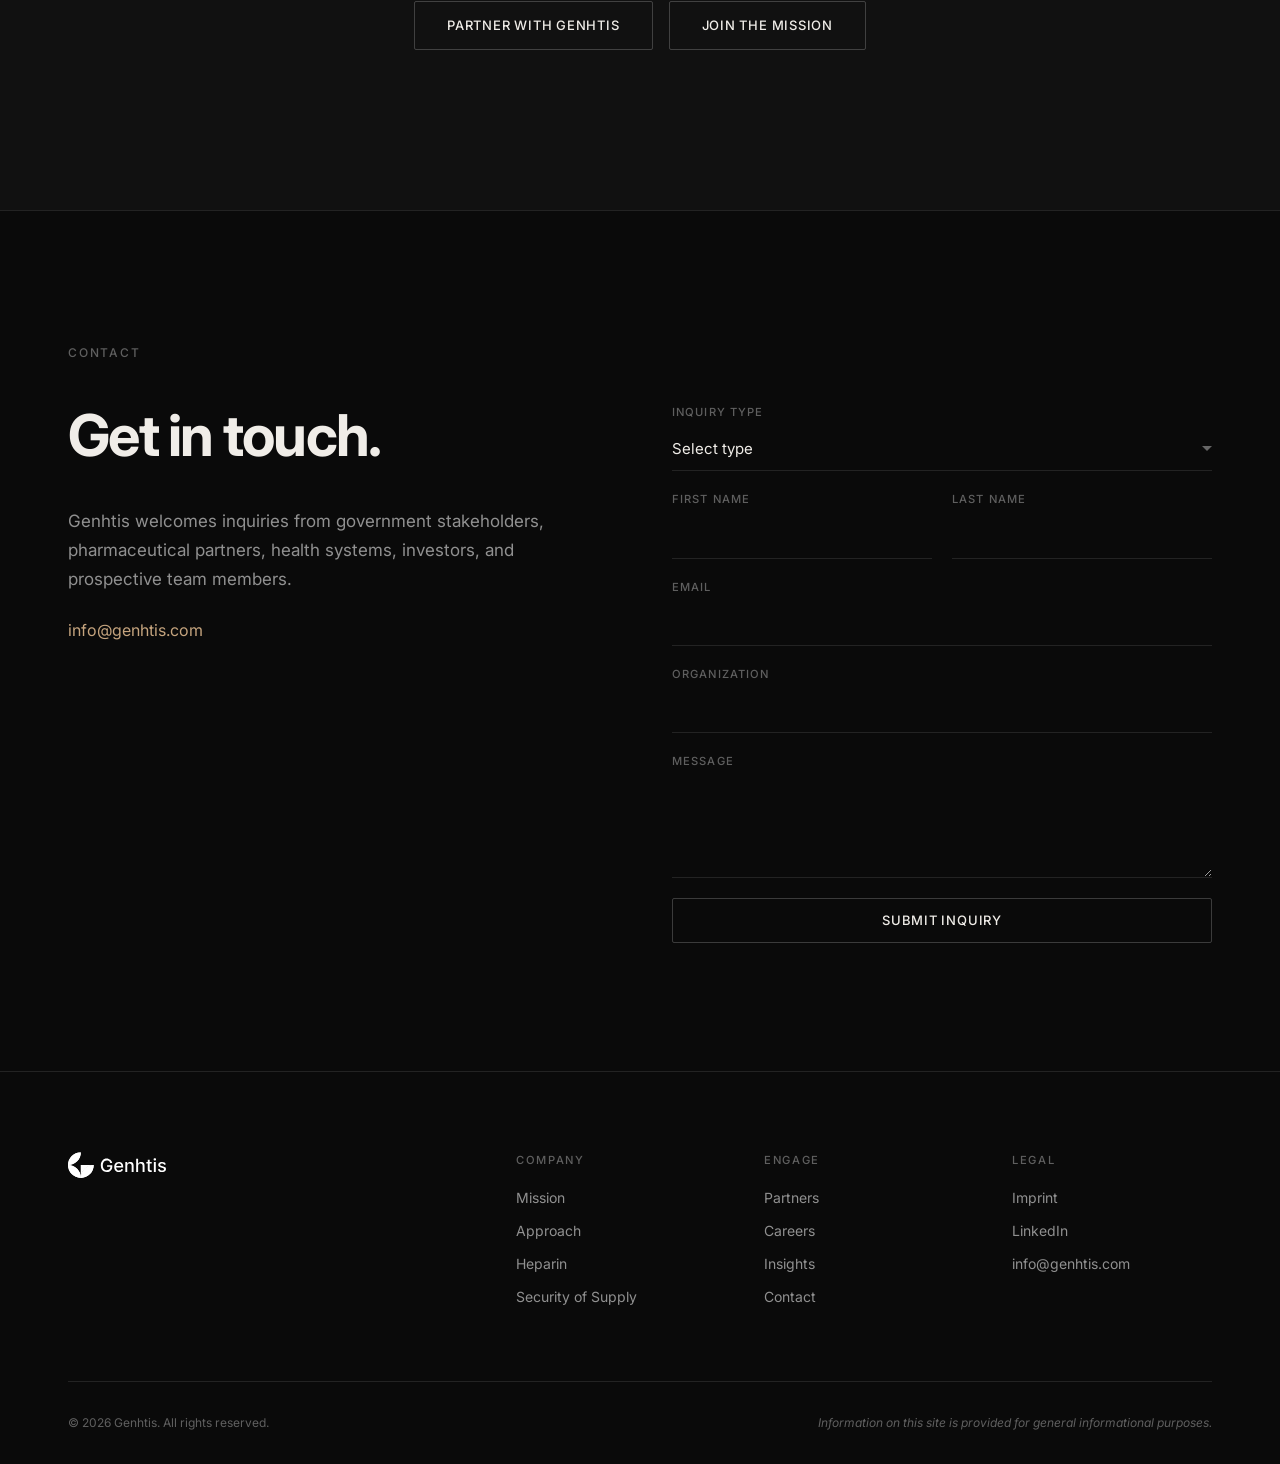
==== commit cea62dd9: "Replace IZB logo with WHU logo" ====
--- a/index.html
+++ b/index.html
@@ -292,7 +292,7 @@
                         <img src="social proof logos/cambridge.png" alt="University of Cambridge">
                     </div>
                     <div class="social-proof__logo">
-                        <img src="social proof logos/izb-logo-presse-e1625133835965.jpg" alt="IZB">
+                        <img src="social proof logos/WHU logo.png" alt="WHU">
                     </div>
                     <!-- Set 2 (duplicate for seamless loop) -->
                     <div class="social-proof__logo social-proof__logo--lg">
@@ -306,7 +306,7 @@
                         <img src="social proof logos/cambridge.png" alt="University of Cambridge">
                     </div>
                     <div class="social-proof__logo">
-                        <img src="social proof logos/izb-logo-presse-e1625133835965.jpg" alt="IZB">
+                        <img src="social proof logos/WHU logo.png" alt="WHU">
                     </div>
                 </div>
             </div>
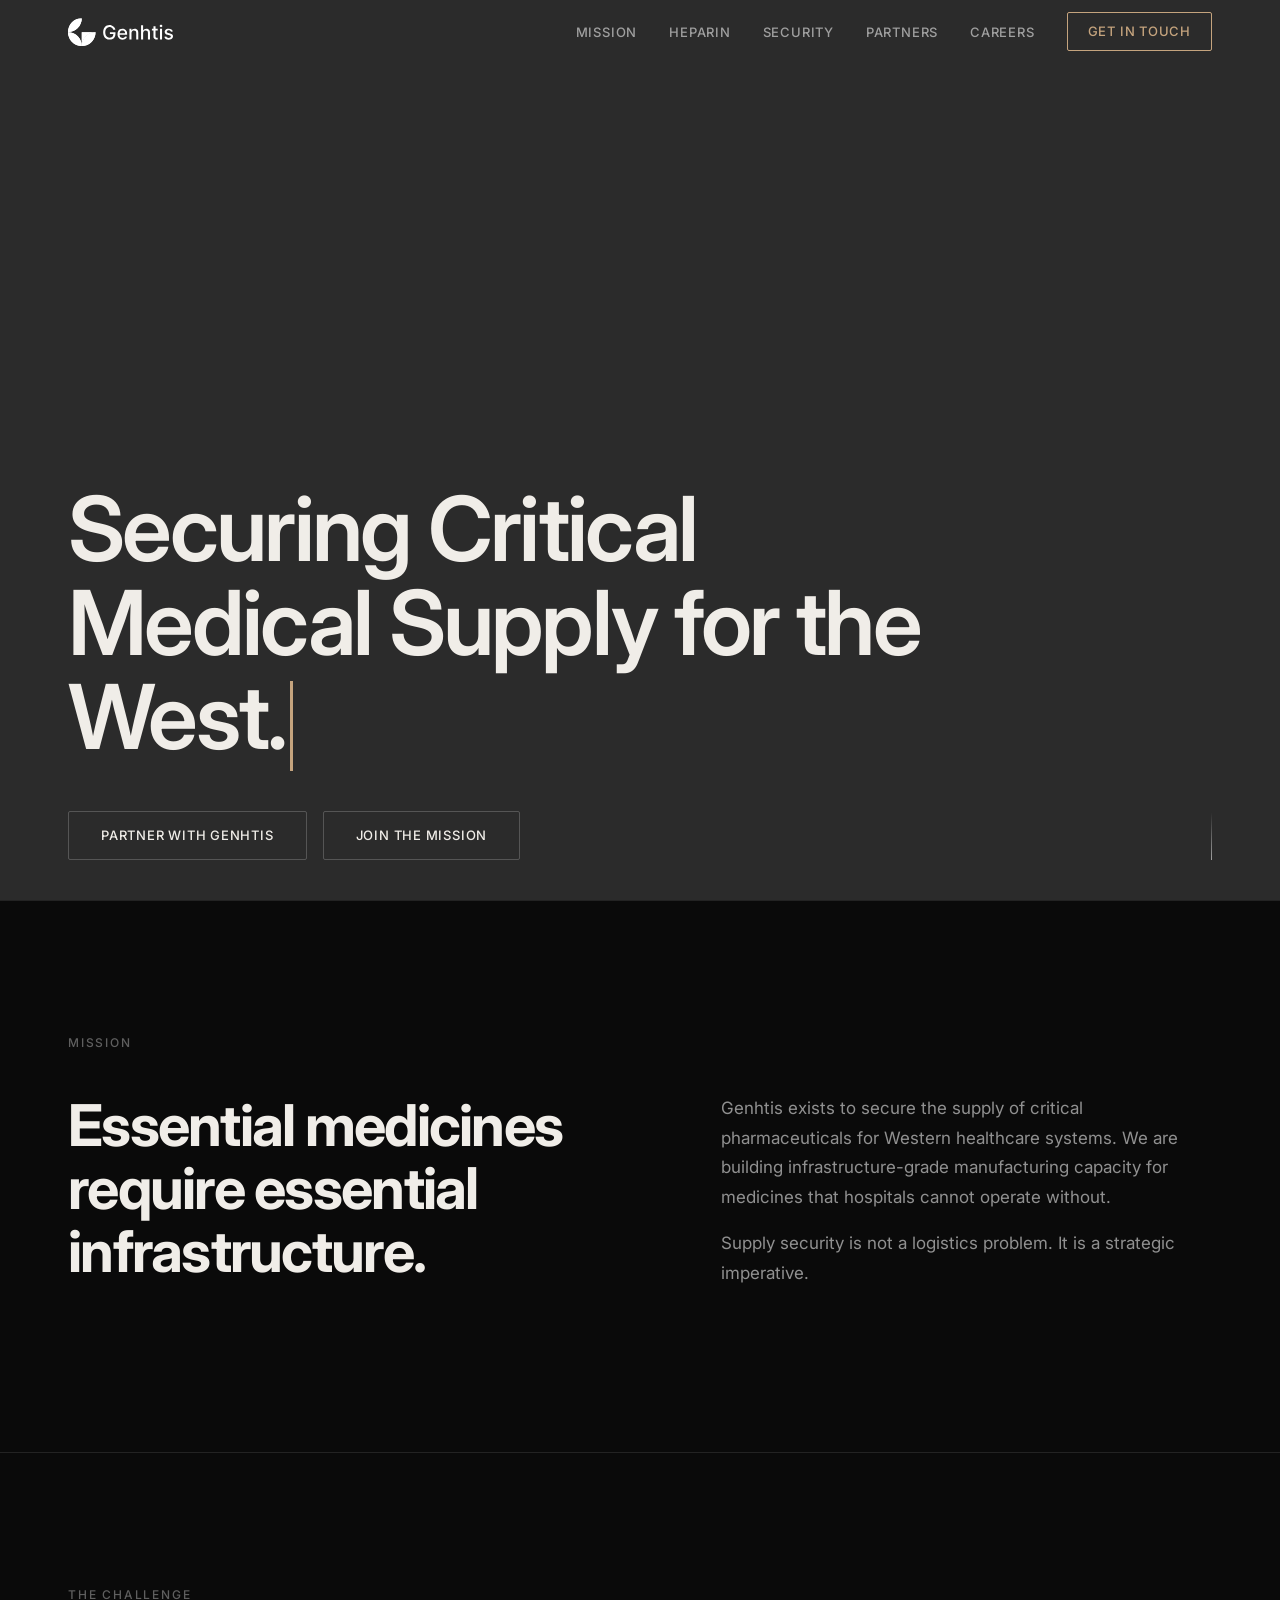
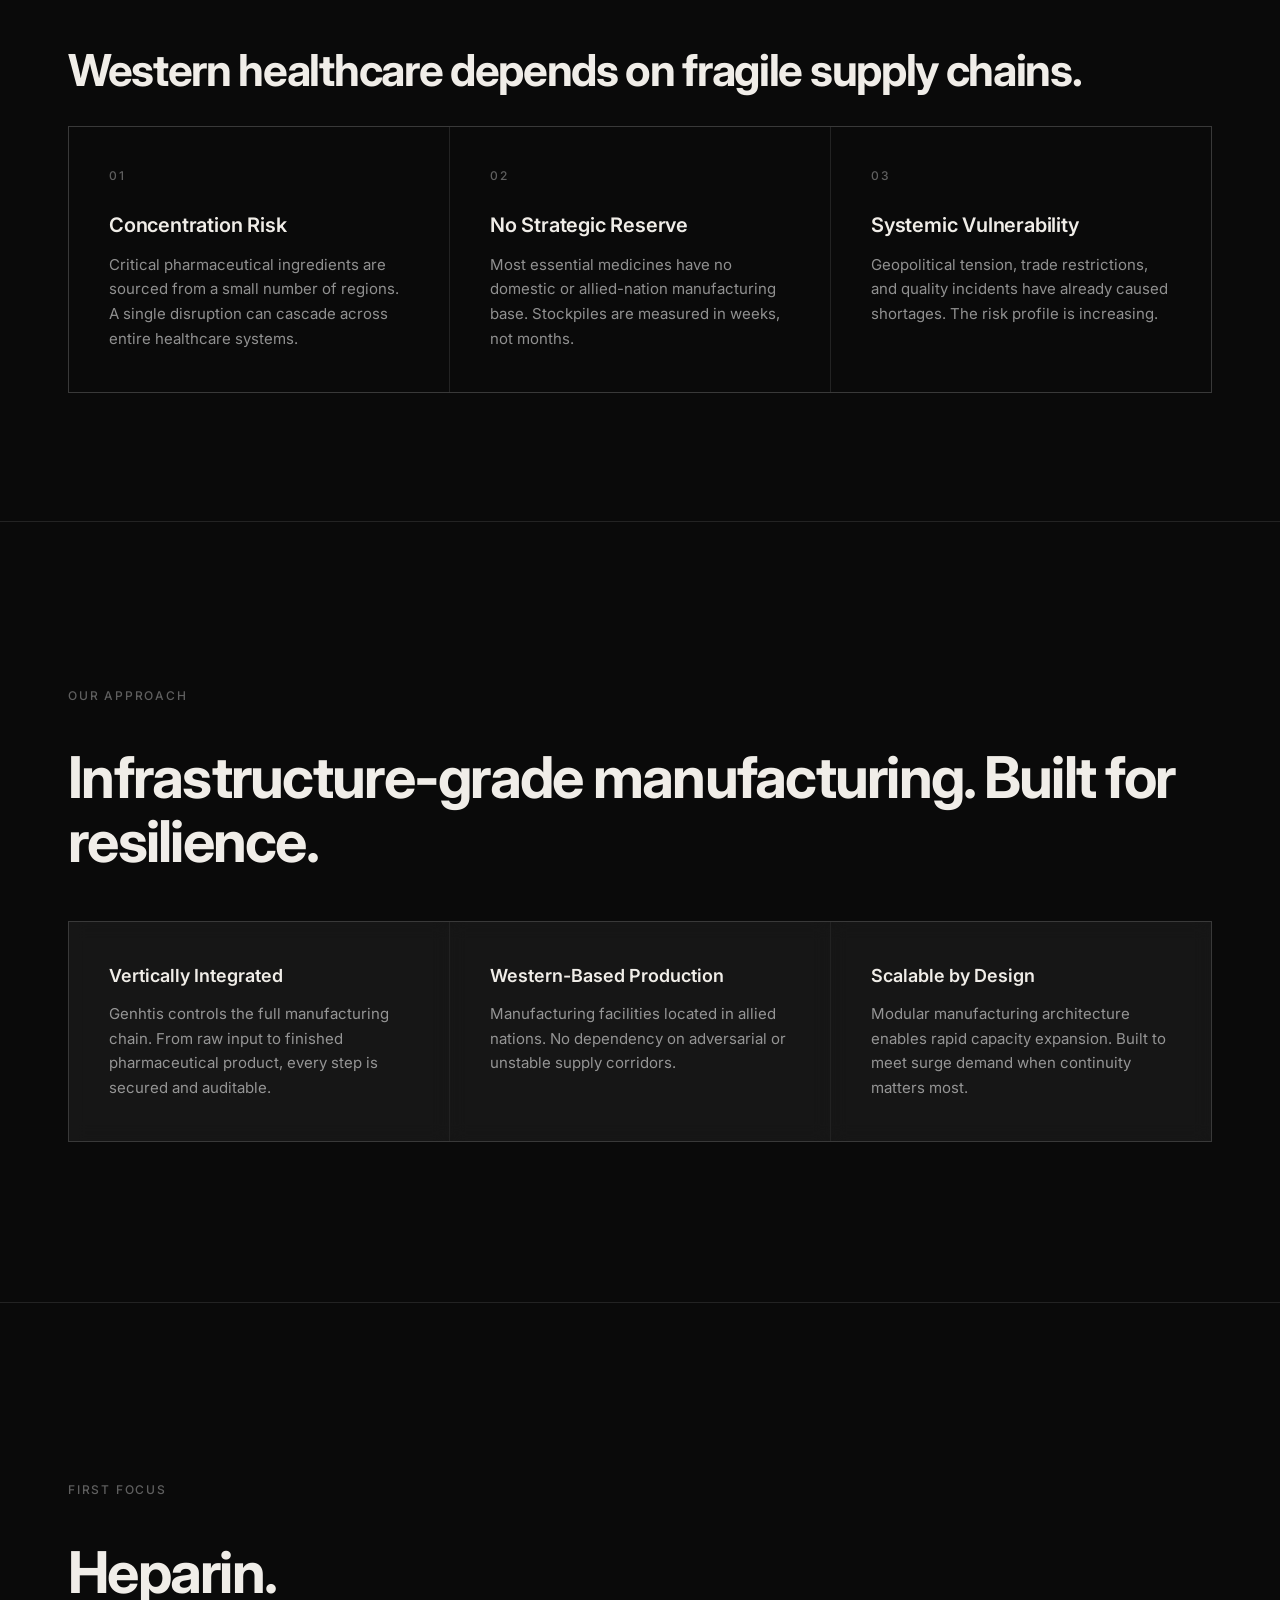
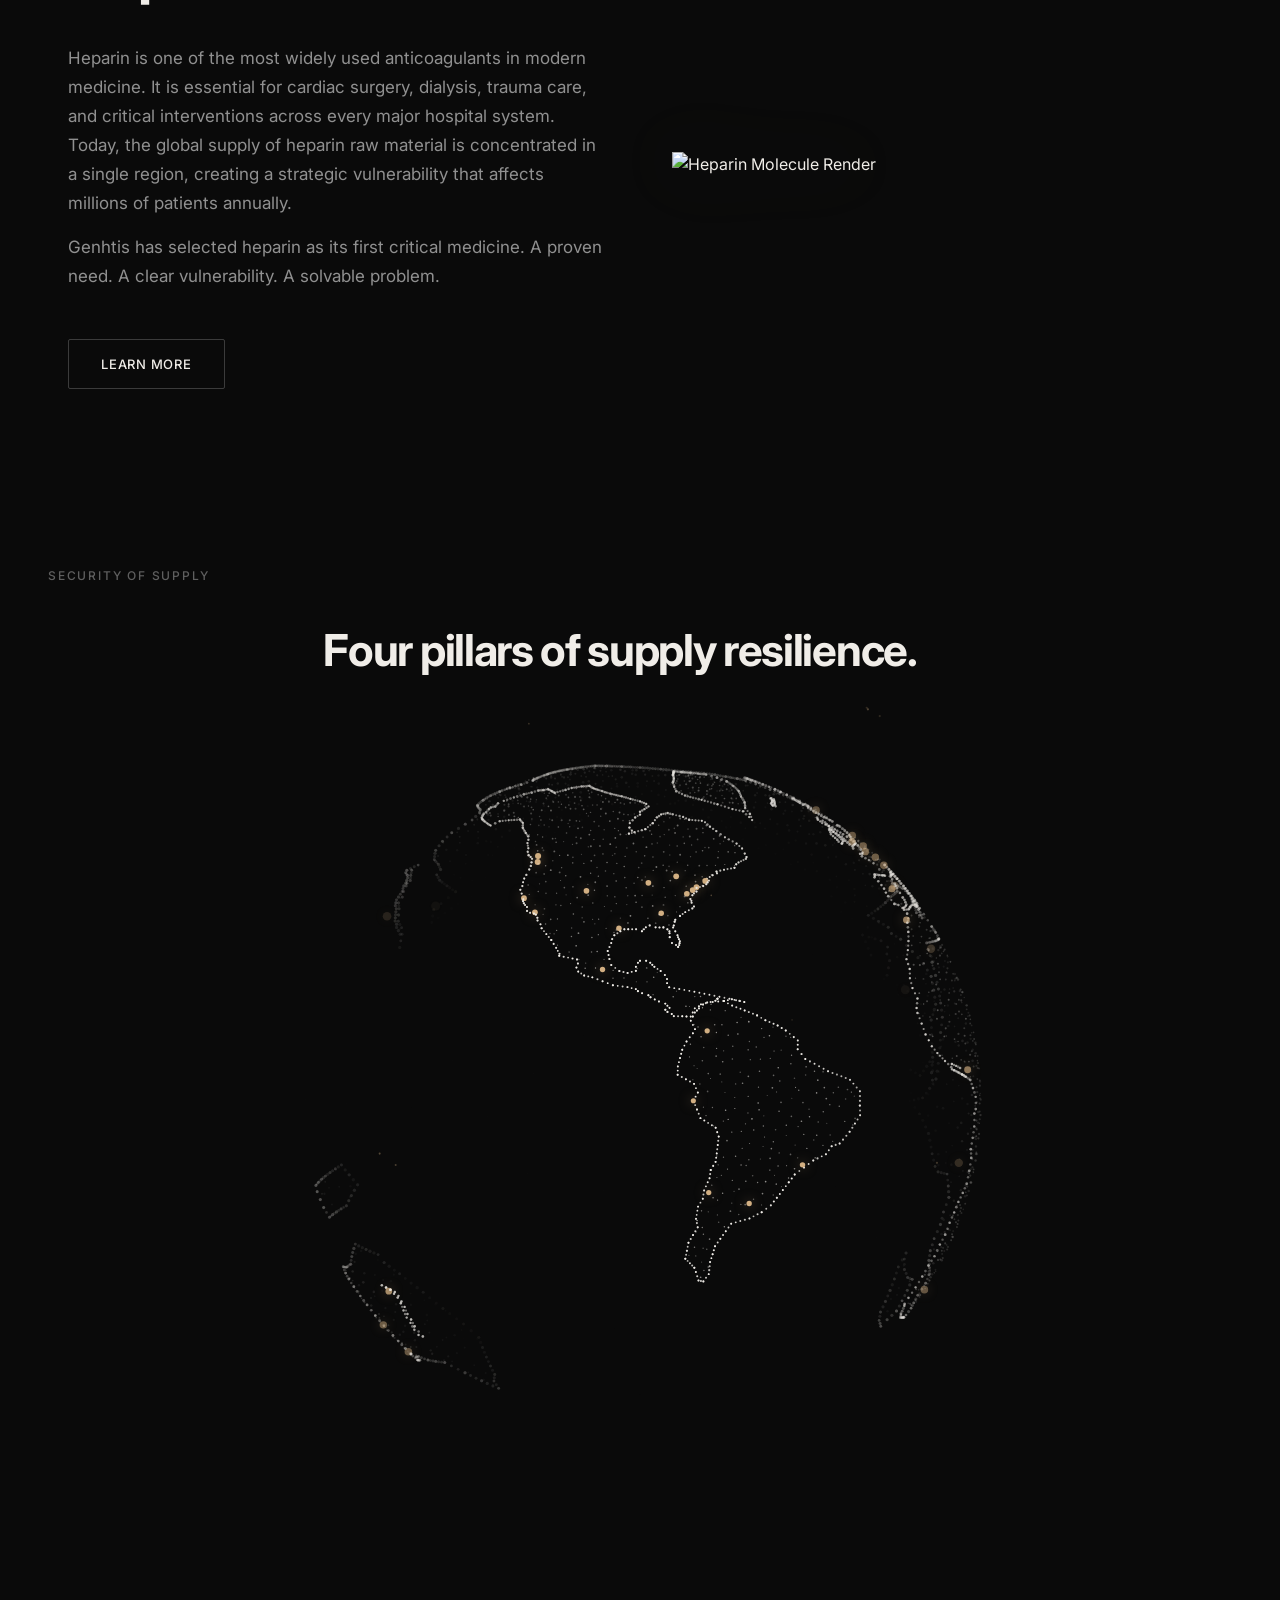
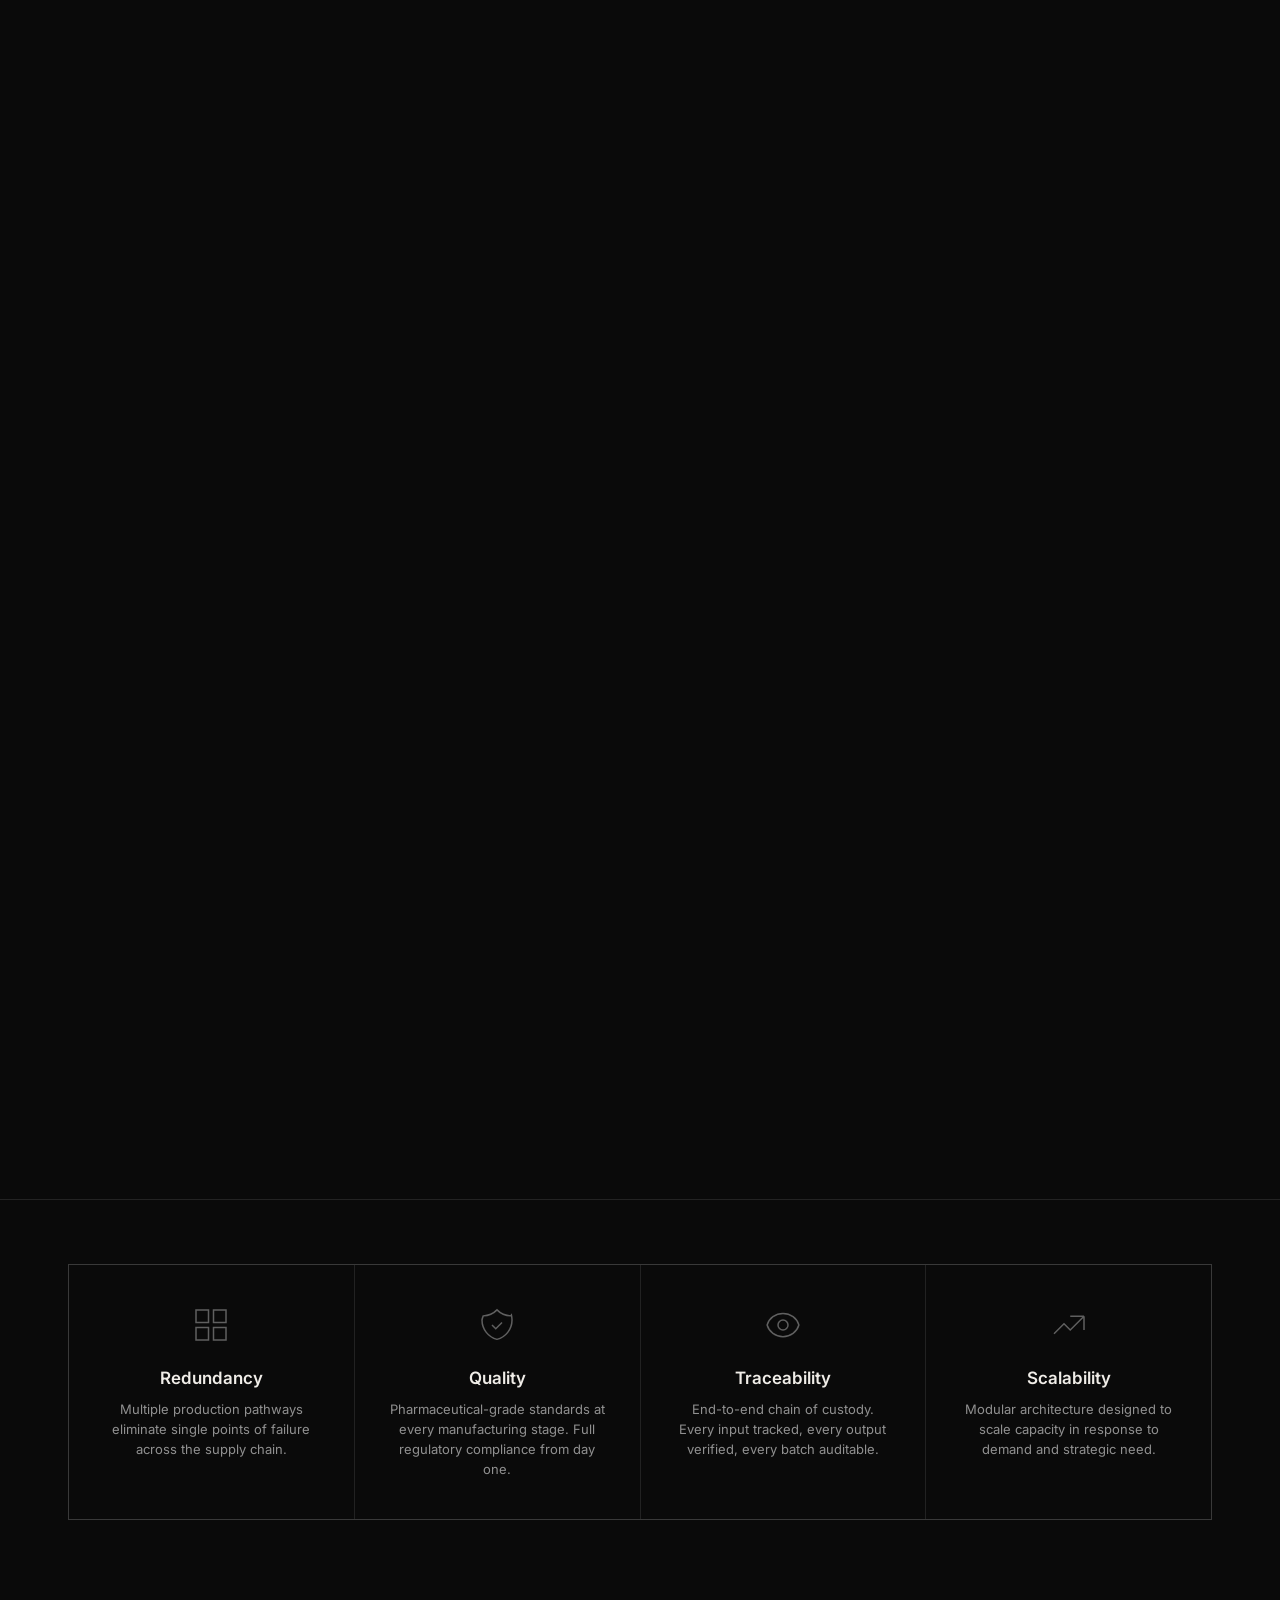
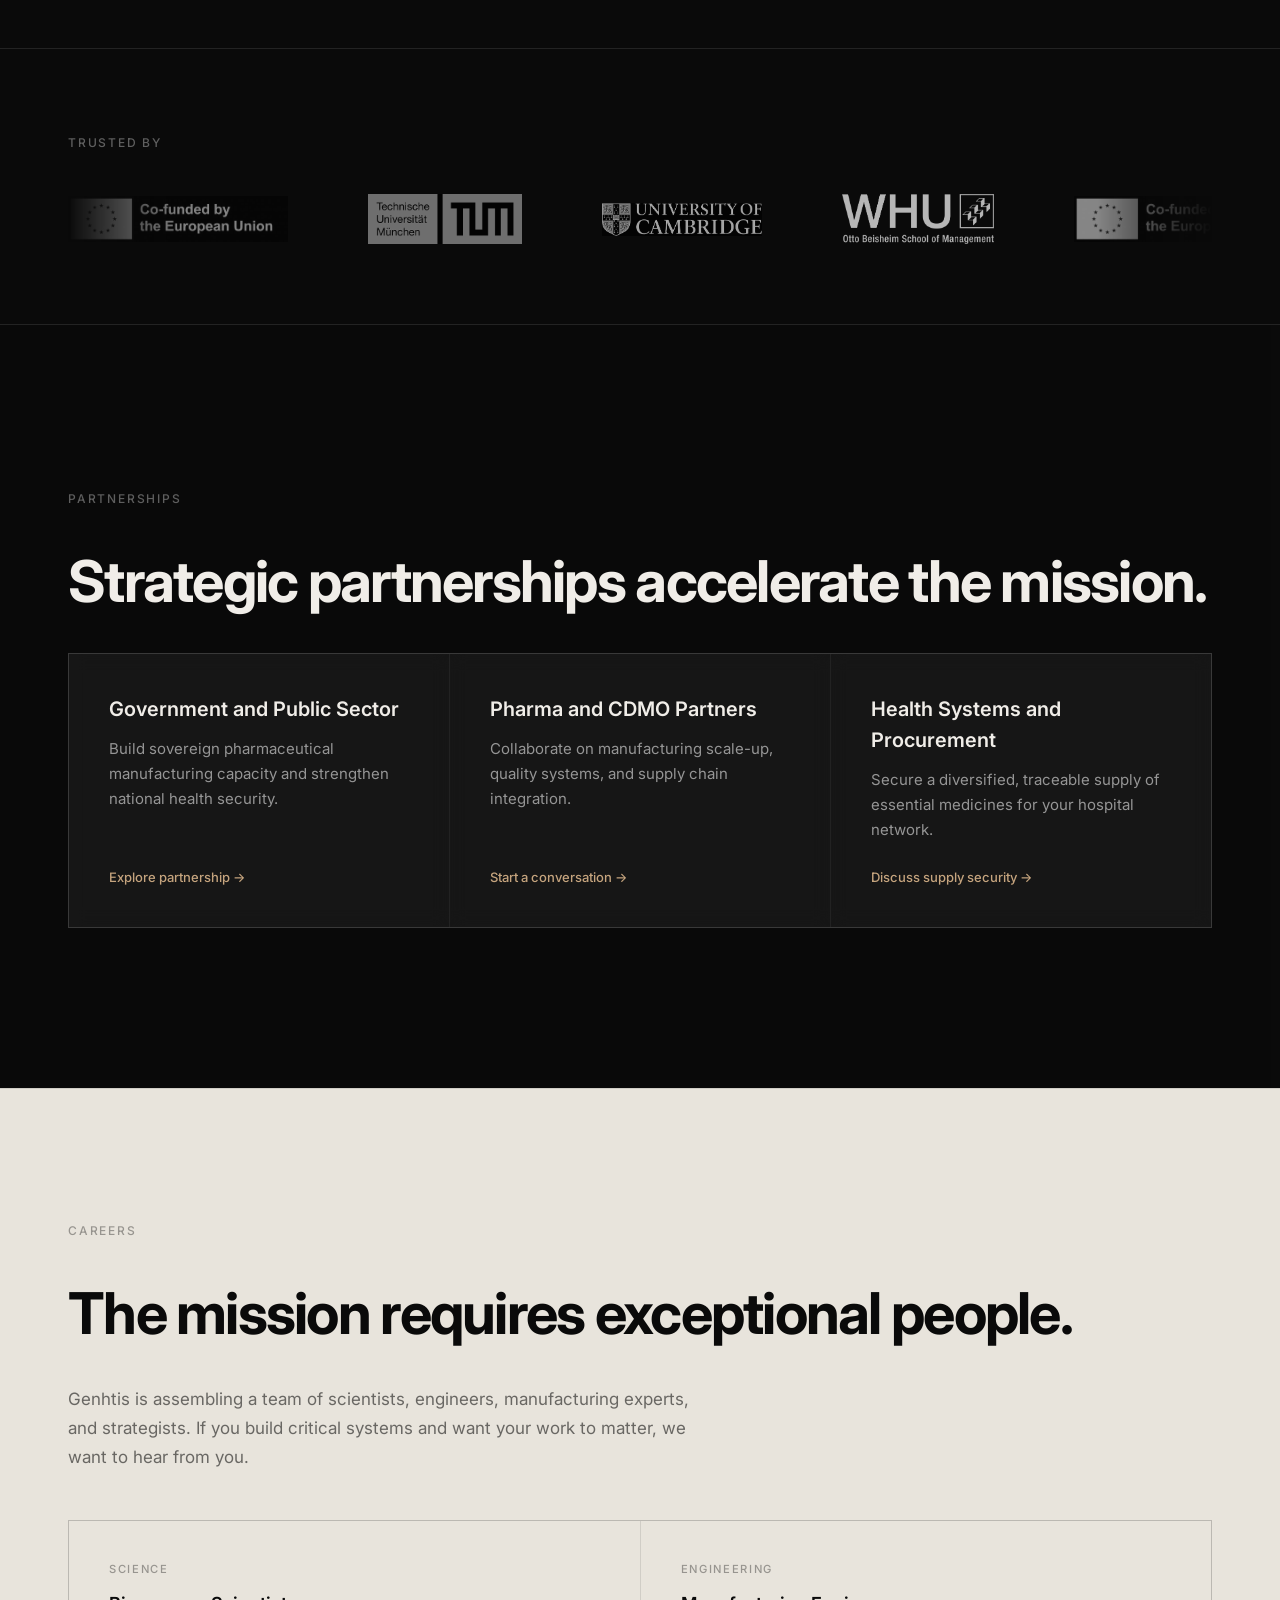
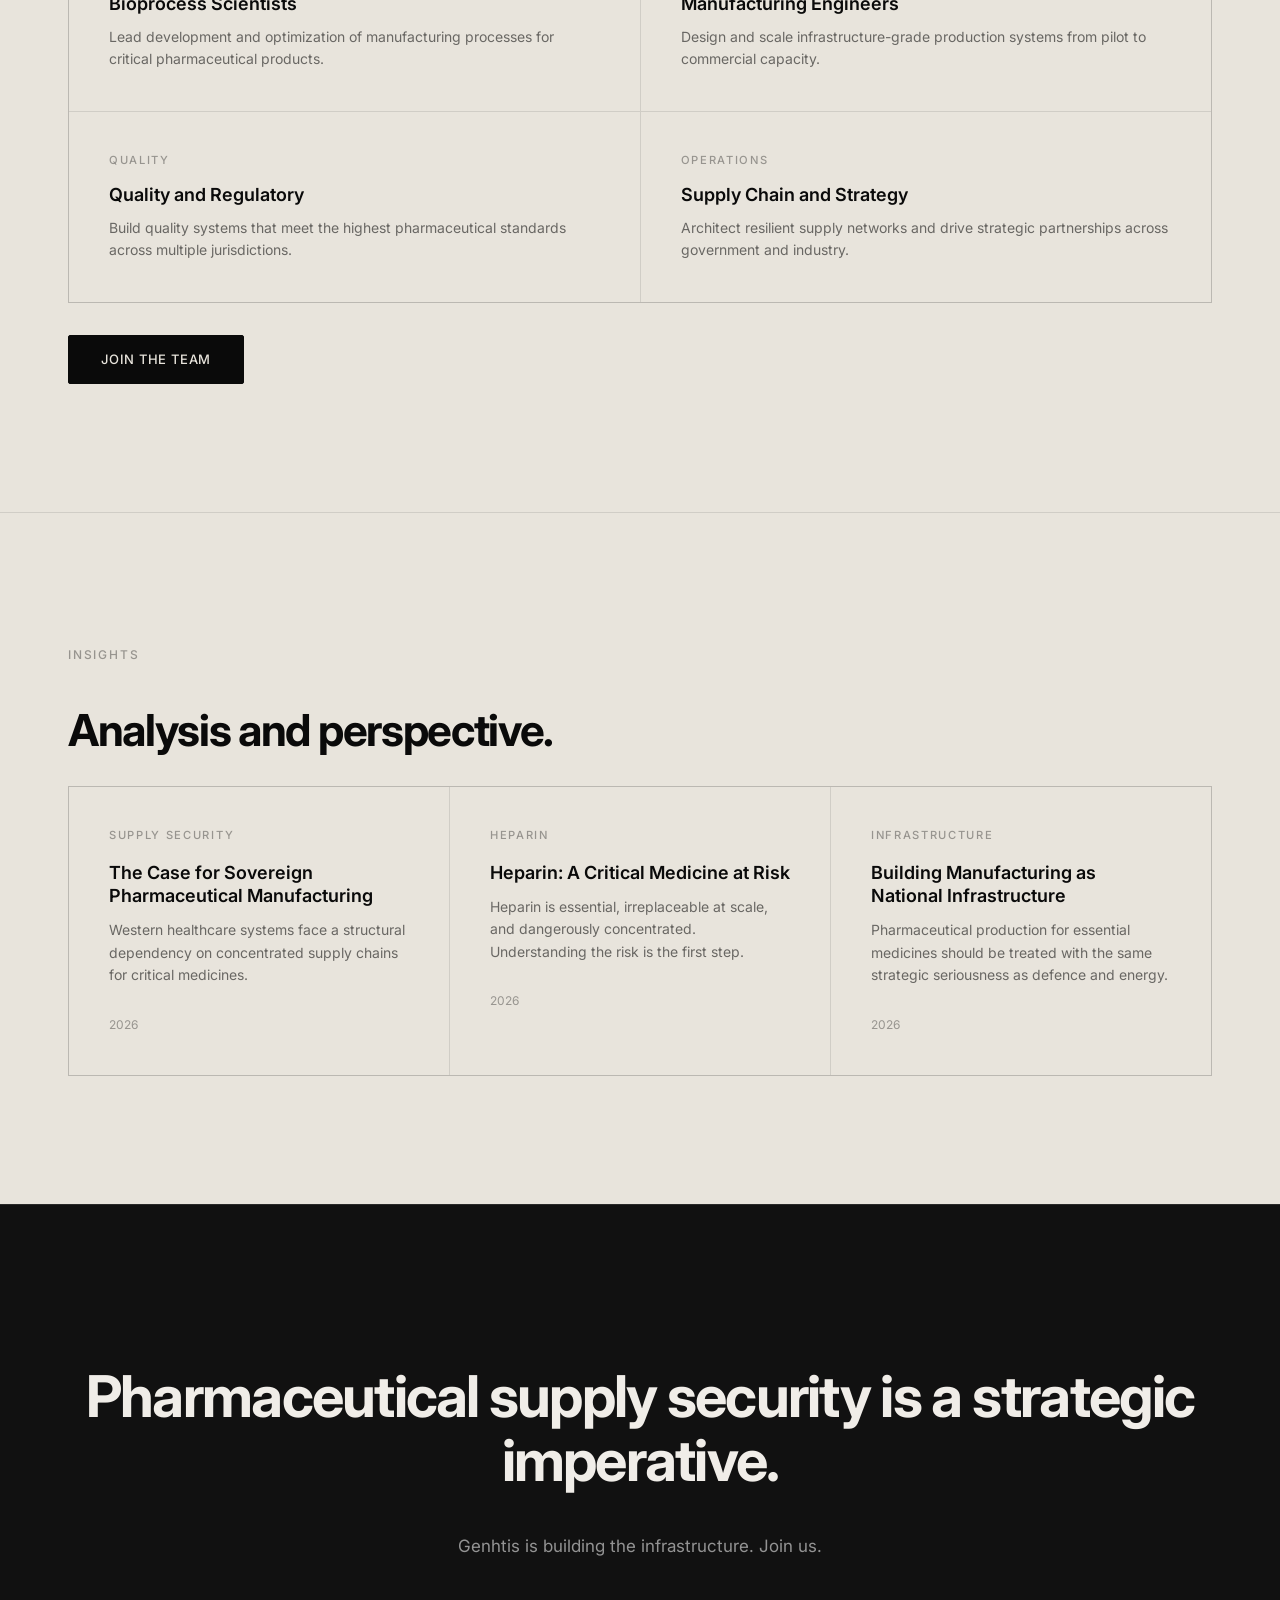
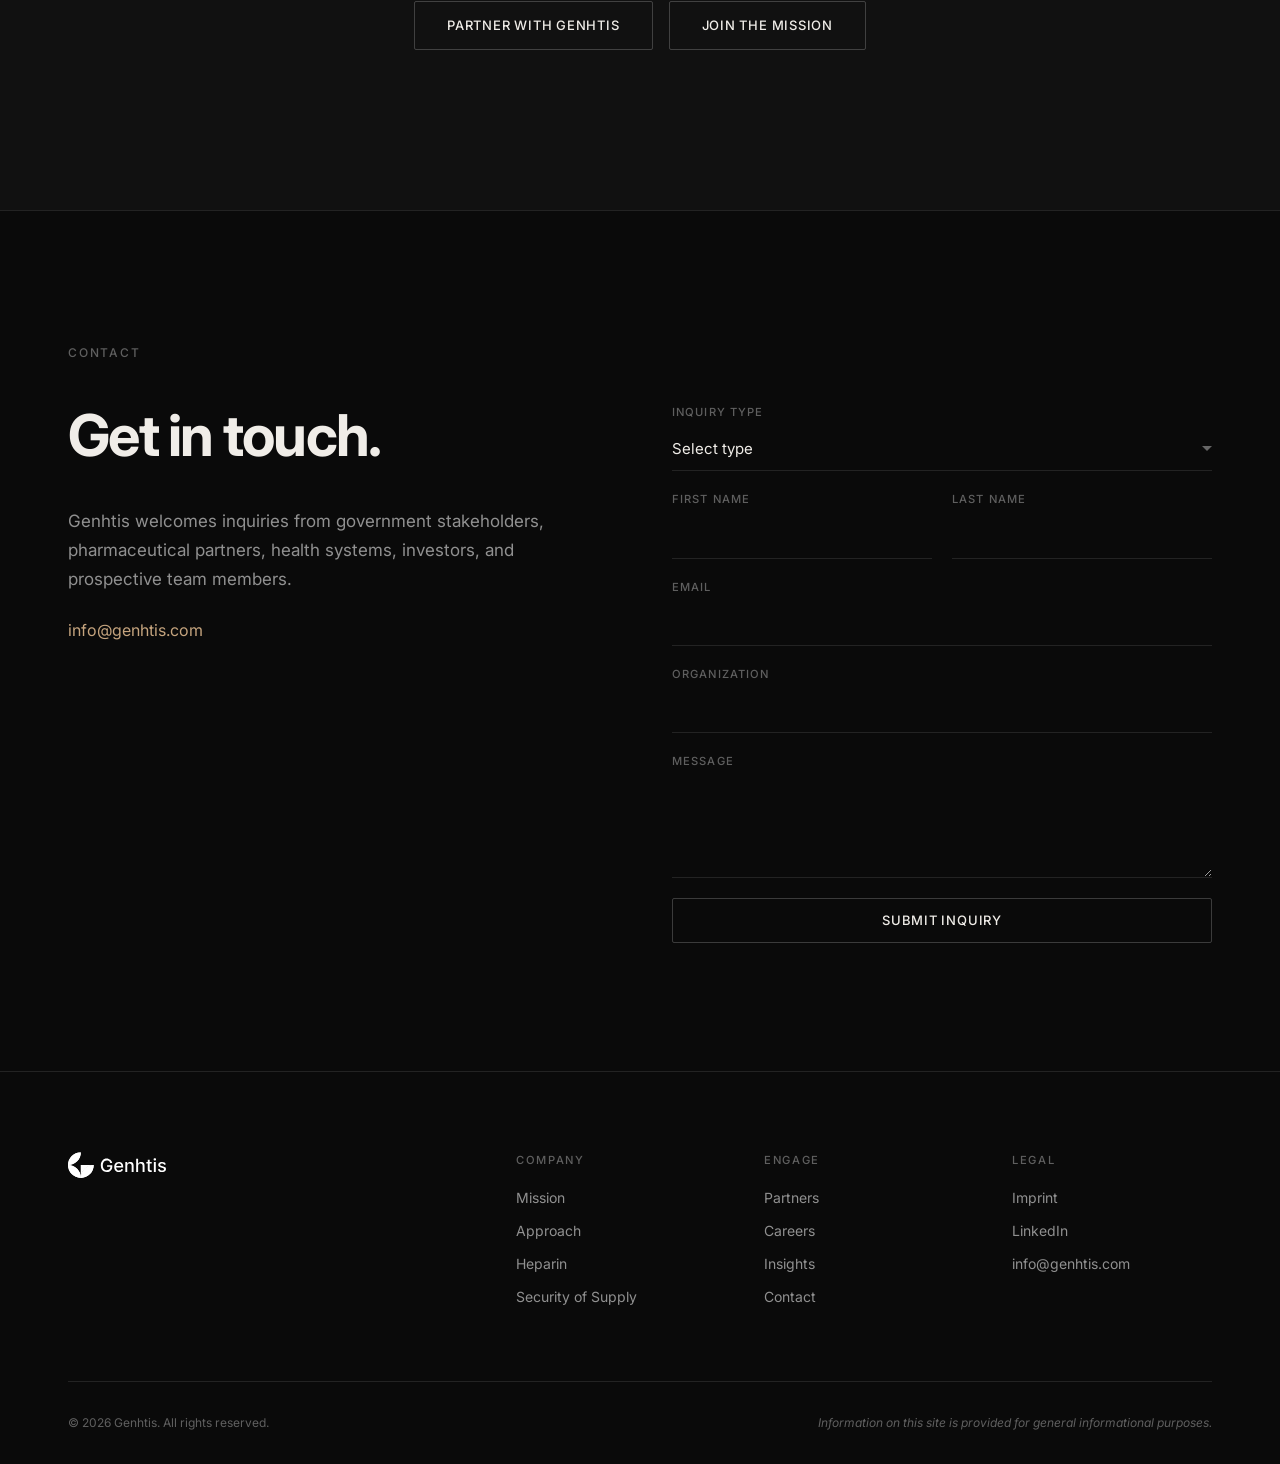
==== commit a4ad6225: "Fix WHU logo styling to match other logos" ====
--- a/index.html
+++ b/index.html
@@ -291,7 +291,7 @@
                     <div class="social-proof__logo">
                         <img src="social proof logos/cambridge.png" alt="University of Cambridge">
                     </div>
-                    <div class="social-proof__logo">
+                    <div class="social-proof__logo social-proof__logo--whu">
                         <img src="social proof logos/WHU logo.png" alt="WHU">
                     </div>
                     <!-- Set 2 (duplicate for seamless loop) -->
@@ -305,7 +305,7 @@
                     <div class="social-proof__logo">
                         <img src="social proof logos/cambridge.png" alt="University of Cambridge">
                     </div>
-                    <div class="social-proof__logo">
+                    <div class="social-proof__logo social-proof__logo--whu">
                         <img src="social proof logos/WHU logo.png" alt="WHU">
                     </div>
                 </div>
--- a/style.css
+++ b/style.css
@@ -792,6 +792,13 @@
     opacity: 0.9;
 }
 
+.social-proof__logo--whu img {
+    filter: none;
+    /* No inversion since the logo might already be white */
+    mix-blend-mode: normal;
+    /* In case it's just a white transparent PNG */
+}
+
 /* ===== PARTNER TILES ===== */
 .partner-tiles {
     display: grid;
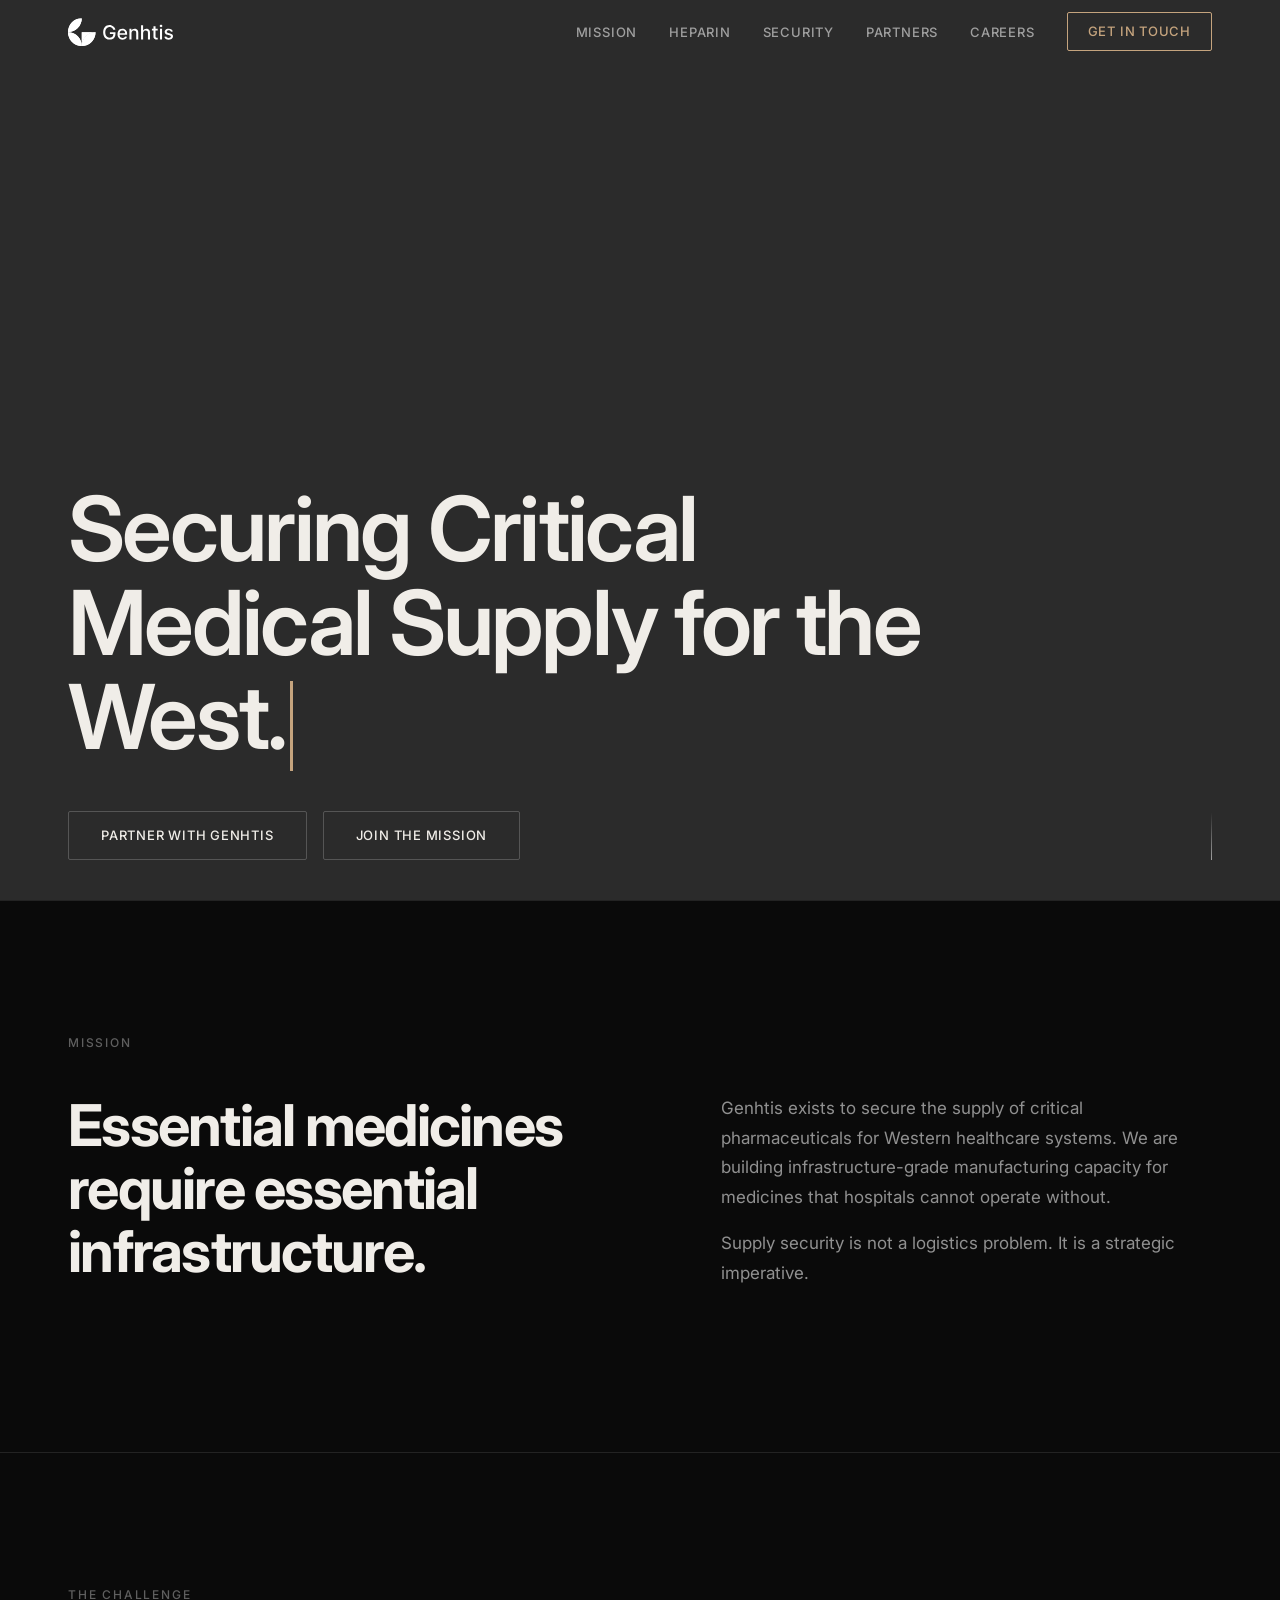
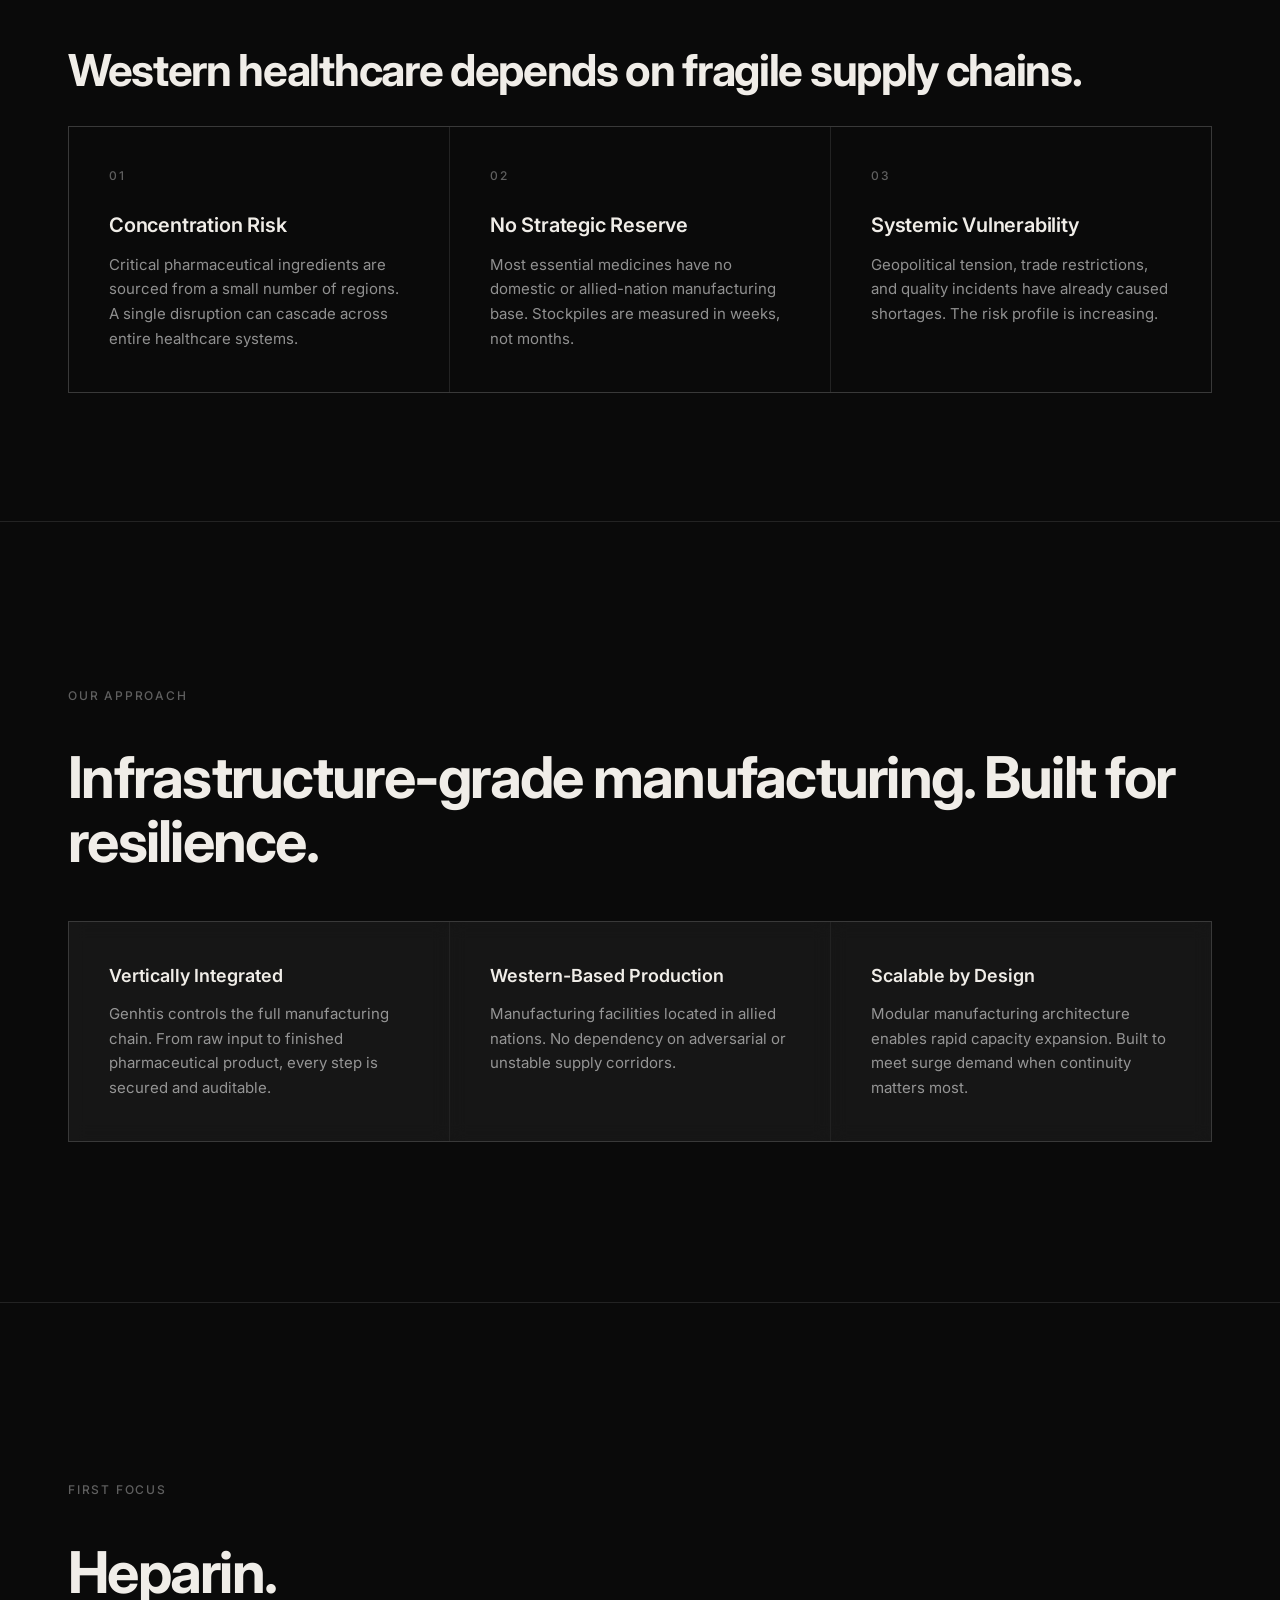
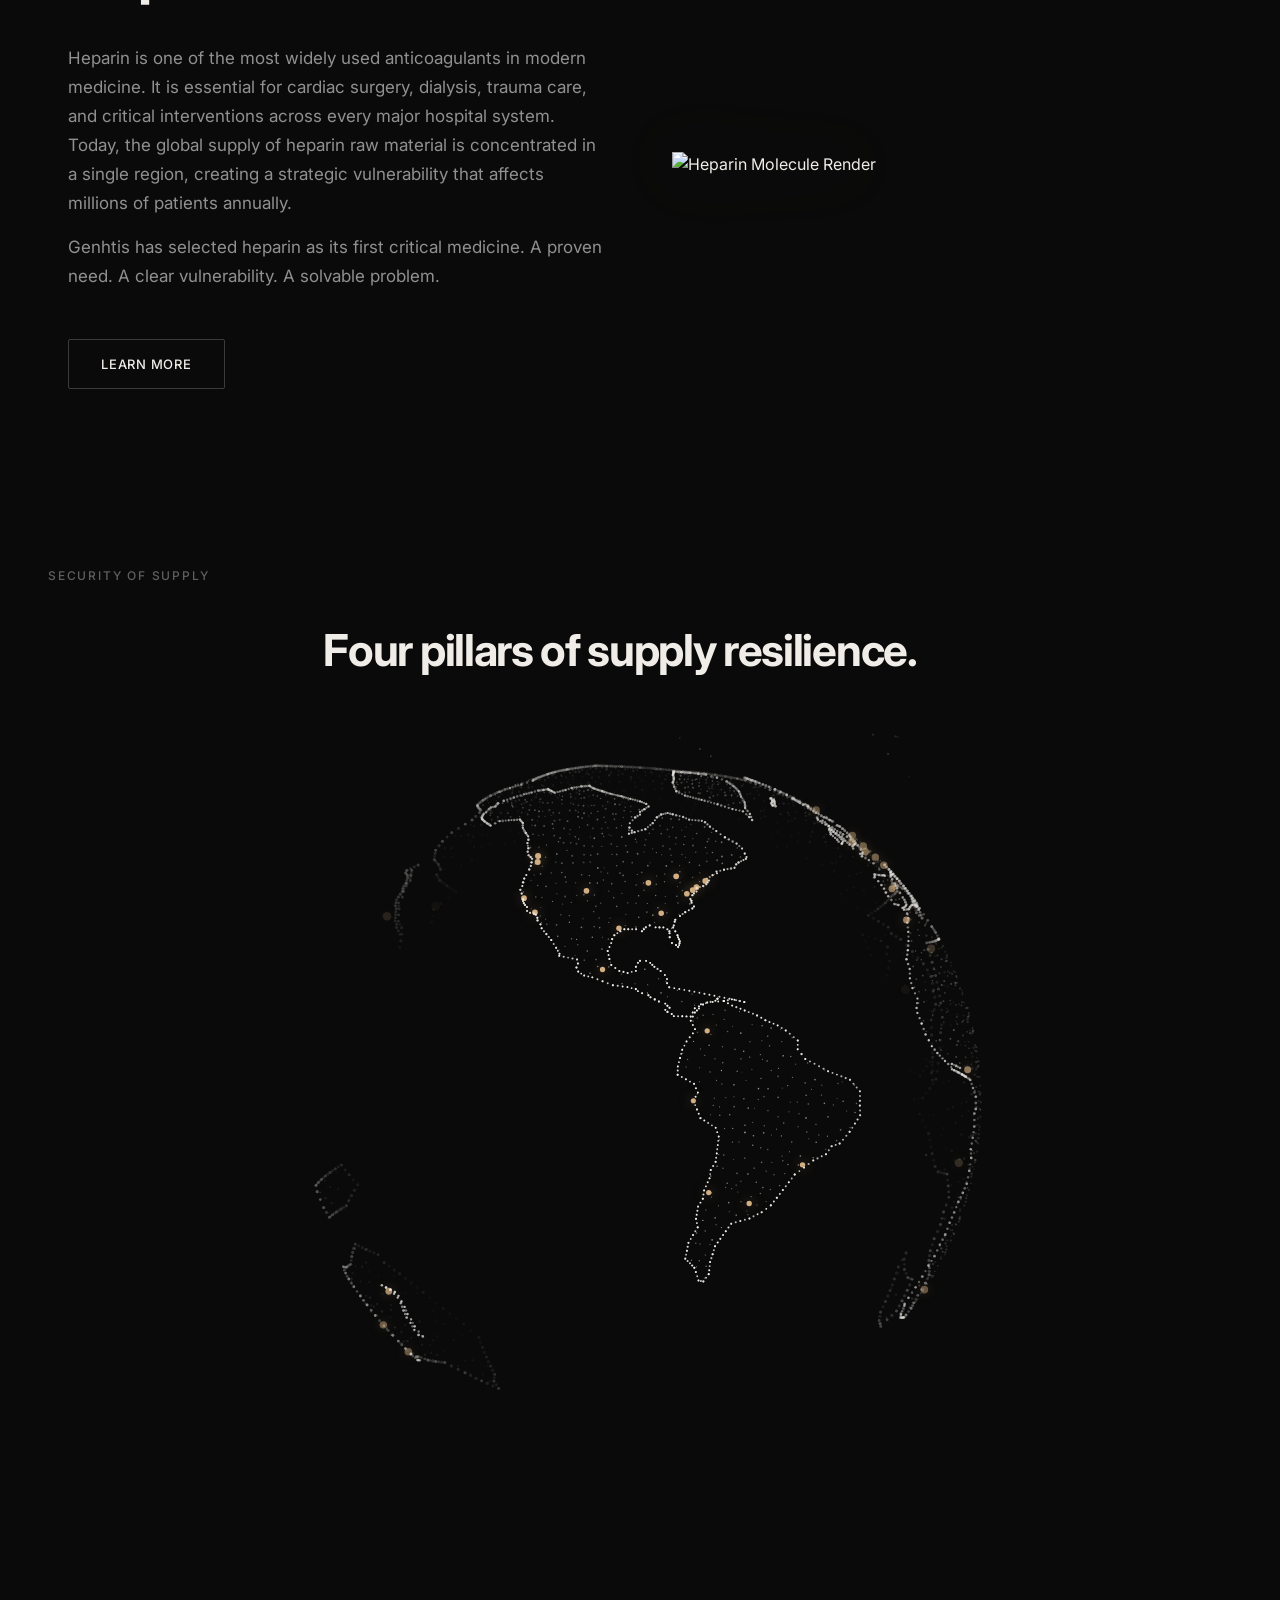
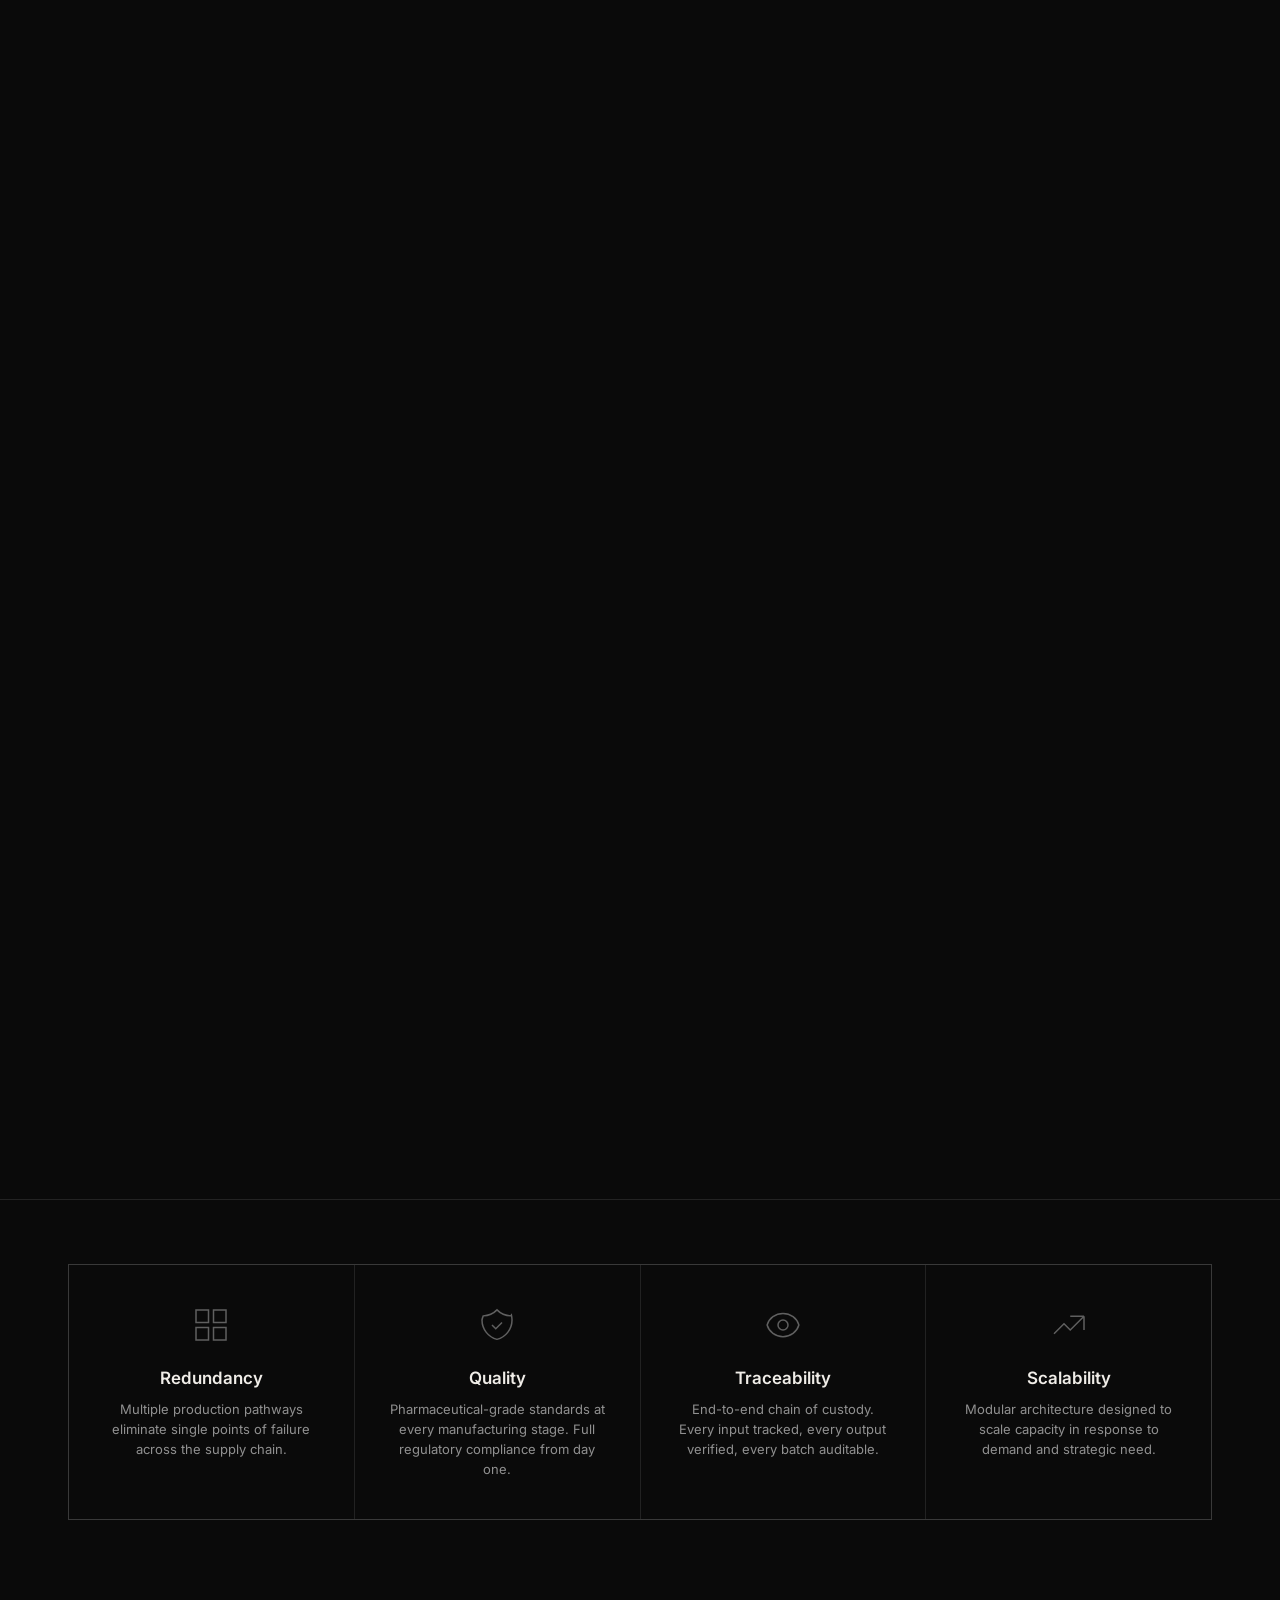
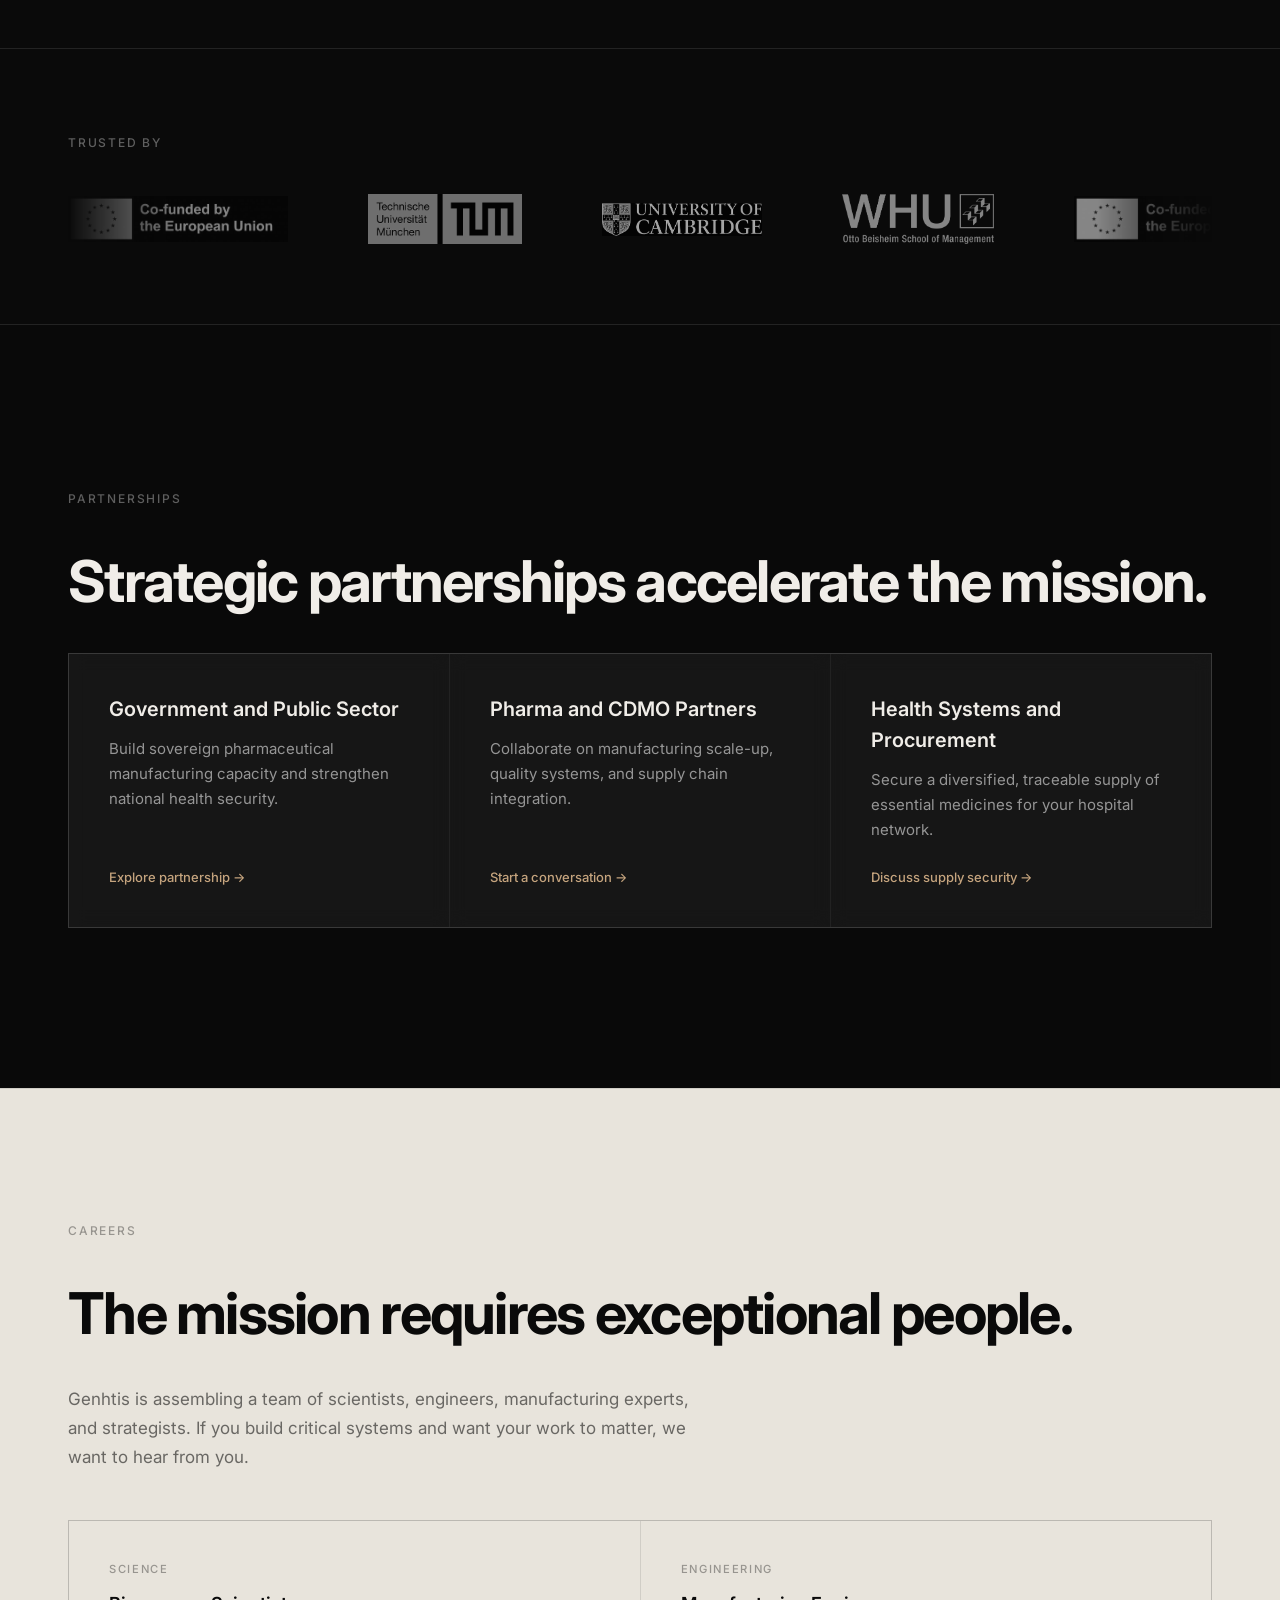
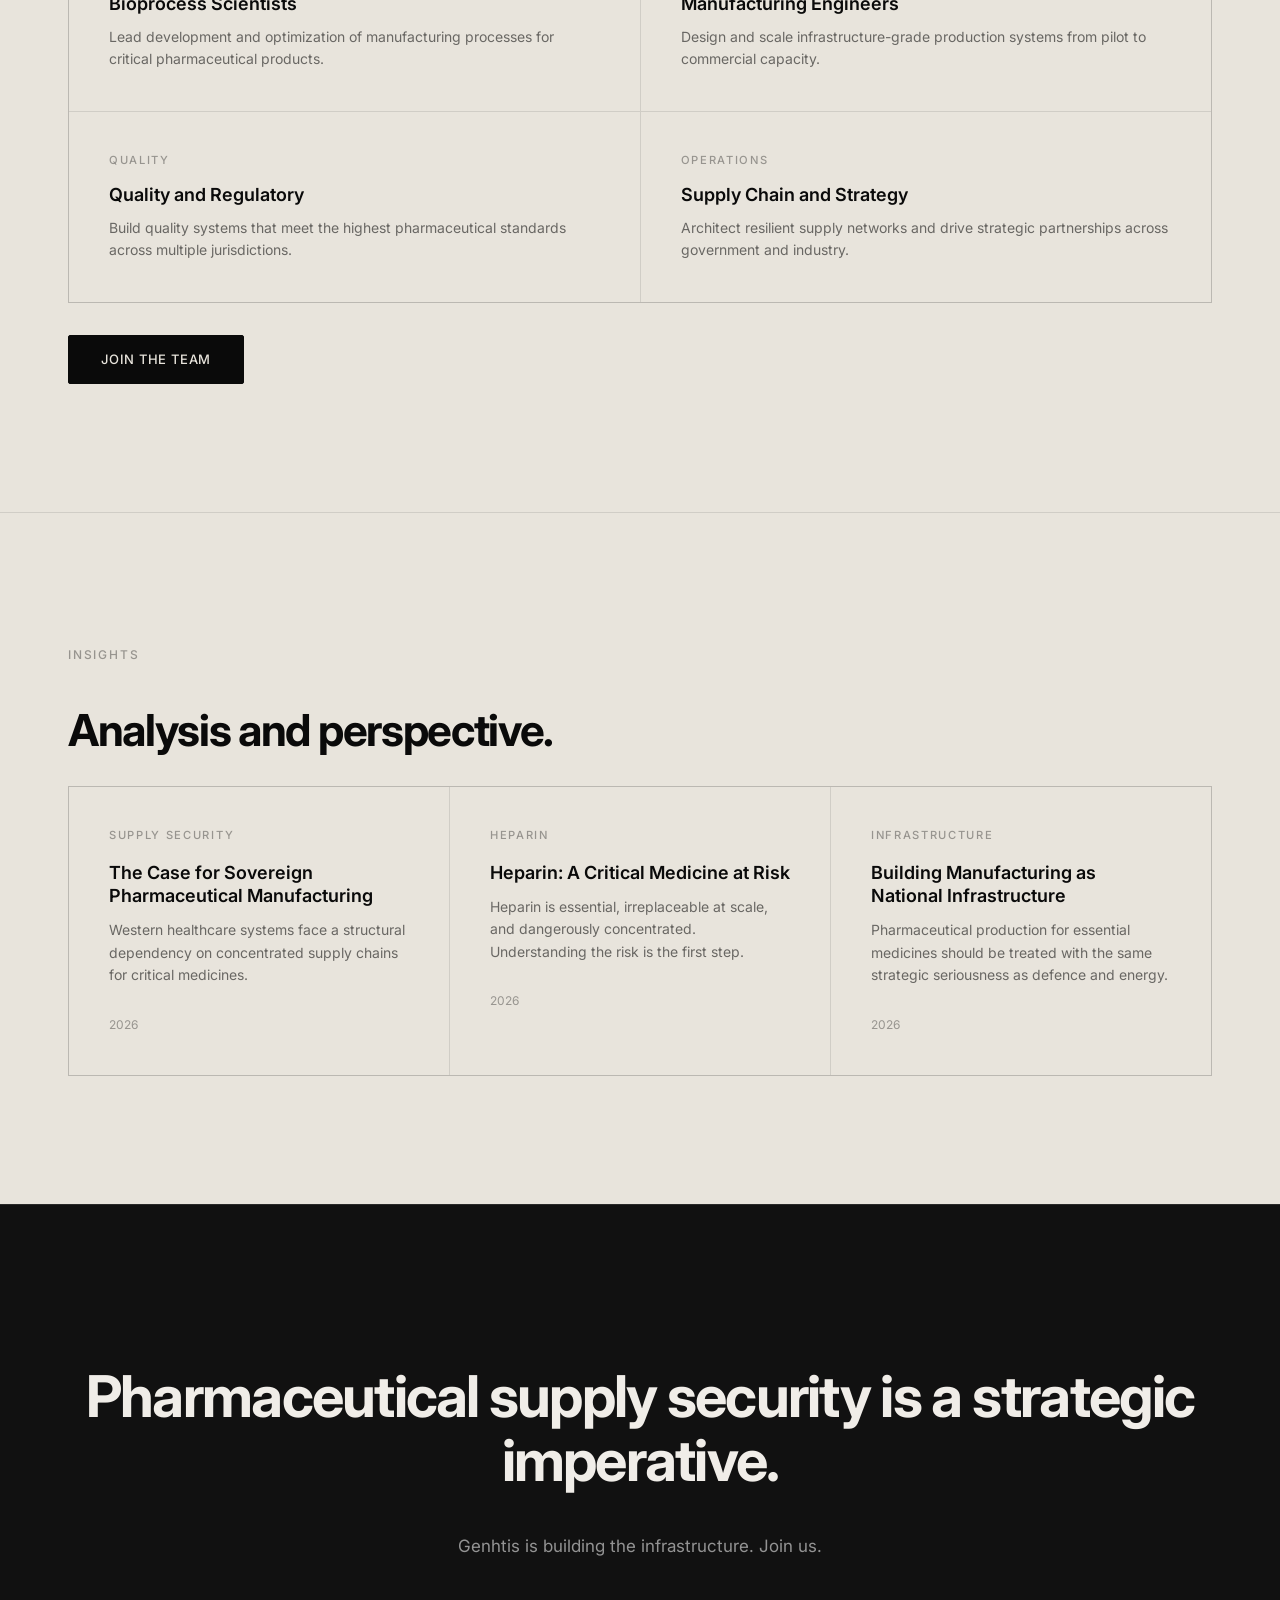
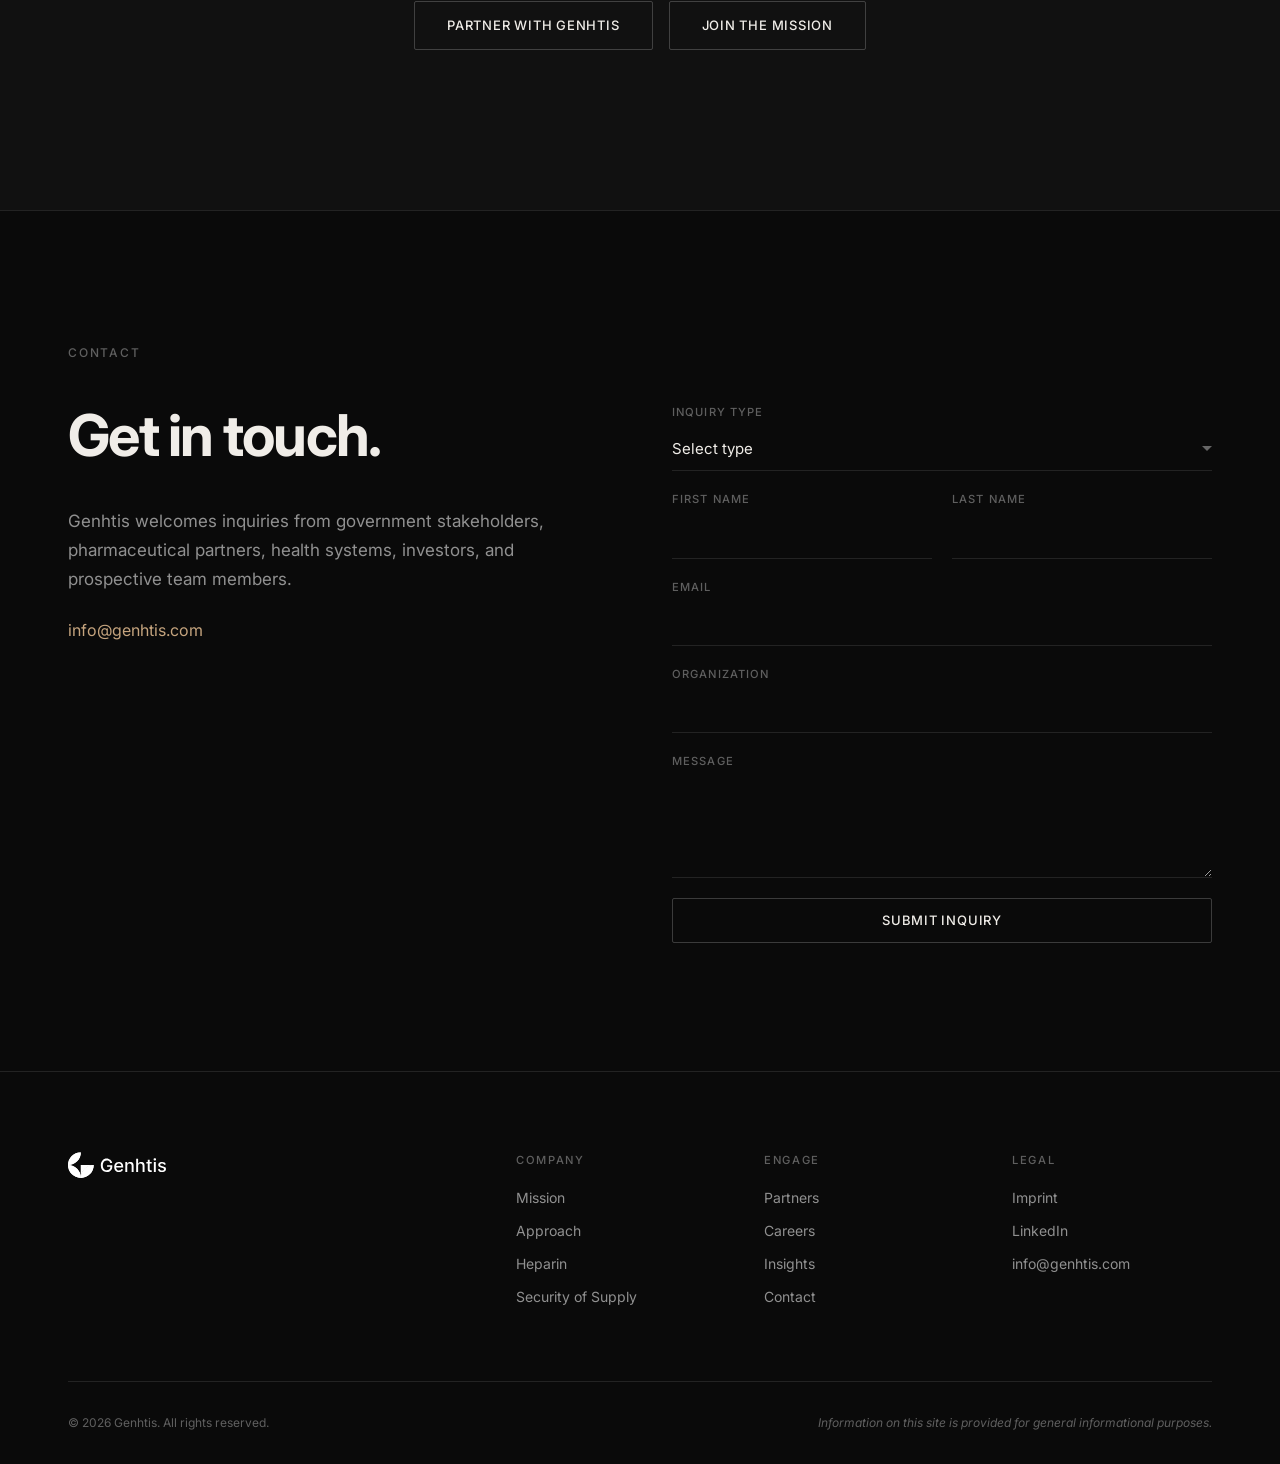
==== commit a15e90cc: "Add redirect subpages, sitemap, robots.txt, and structured data for Google sitelinks" ====
--- a/index.html
+++ b/index.html
@@ -14,6 +14,65 @@
     <link rel="stylesheet" href="style.css">
     <link rel="icon" type="image/svg+xml" href="Images/favicon.svg">
     <script defer src="/_vercel/insights/script.js"></script>
+    <script type="application/ld+json">
+    {
+        "@context": "https://schema.org",
+        "@graph": [
+            {
+                "@type": "WebSite",
+                "name": "Genhtis",
+                "url": "https://www.genhtis.com/",
+                "description": "Genhtis builds strategic pharmaceutical supply infrastructure to secure critical medicines for Western healthcare systems."
+            },
+            {
+                "@type": "Organization",
+                "name": "Genhtis",
+                "url": "https://www.genhtis.com/",
+                "logo": "https://www.genhtis.com/Images/Logo%20White.svg",
+                "contactPoint": {
+                    "@type": "ContactPoint",
+                    "email": "info@genhtis.com",
+                    "contactType": "General Inquiry"
+                }
+            },
+            {
+                "@type": "SiteNavigationElement",
+                "name": "Mission",
+                "url": "https://www.genhtis.com/mission.html"
+            },
+            {
+                "@type": "SiteNavigationElement",
+                "name": "Heparin",
+                "url": "https://www.genhtis.com/heparin.html"
+            },
+            {
+                "@type": "SiteNavigationElement",
+                "name": "Security of Supply",
+                "url": "https://www.genhtis.com/security.html"
+            },
+            {
+                "@type": "SiteNavigationElement",
+                "name": "Partners",
+                "url": "https://www.genhtis.com/partners.html"
+            },
+            {
+                "@type": "SiteNavigationElement",
+                "name": "Careers",
+                "url": "https://www.genhtis.com/careers.html"
+            },
+            {
+                "@type": "SiteNavigationElement",
+                "name": "Insights",
+                "url": "https://www.genhtis.com/insights.html"
+            },
+            {
+                "@type": "SiteNavigationElement",
+                "name": "Contact",
+                "url": "https://www.genhtis.com/contact.html"
+            }
+        ]
+    }
+    </script>
 </head>
 
 <body>
--- a/style.css
+++ b/style.css
@@ -797,6 +797,13 @@
     /* No inversion since the logo might already be white */
     mix-blend-mode: normal;
     /* In case it's just a white transparent PNG */
+    opacity: 0.5;
+    /* Lowered opacity slightly to match the visual weight of other logos */
+}
+
+.social-proof__logo:hover.social-proof__logo--whu img {
+    opacity: 0.7;
+    /* Adjusted hover state as well */
 }
 
 /* ===== PARTNER TILES ===== */
